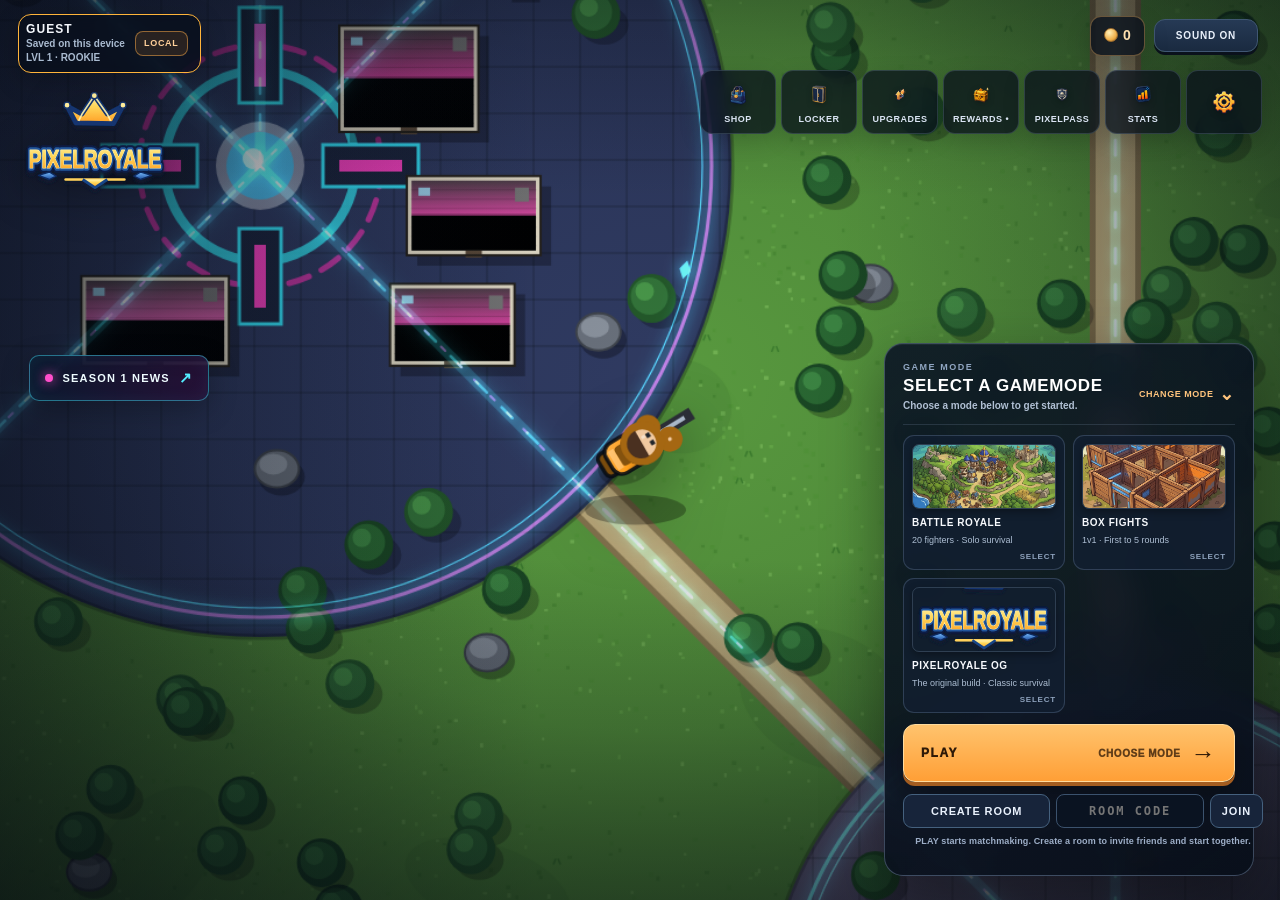
==== index.html @ c2d1da3b "Fix OG mode destination URL" ====
<!DOCTYPE html><html lang="en"><head><meta charset="UTF-8"><meta name="viewport" content="width=device-width,initial-scale=1,maximum-scale=1,user-scalable=no,viewport-fit=cover"><title>PixelRoyale</title>
<script src="https://sdk.crazygames.com/crazygames-sdk-v3.js"></script>
<style>
*{margin:0;padding:0;box-sizing:border-box;-webkit-tap-highlight-color:transparent;user-select:none}
html,body{width:100%;height:100%;overflow:hidden;background:#101a33;color:#fff;font:700 14px/1.25 "Segoe UI",Arial,sans-serif;letter-spacing:.5px;touch-action:none}
canvas#g{position:fixed;inset:0;cursor:crosshair}
.s{position:fixed;inset:0;display:flex;flex-direction:column;align-items:center;justify-content:center;gap:12px;z-index:5;background:radial-gradient(ellipse at 50% 40%,#1a2a5a66,#0a1128dd 80%)}
.h{display:none!important}
#ld{z-index:20;background:#101a33}#ld b{font:900 clamp(26px,7vw,52px) "Arial Black",Impact,sans-serif;letter-spacing:5px;color:#ff9f1c;text-shadow:0 4px 0 #7a3b00}
#ld small{letter-spacing:14px;color:#8fb0ff;font-weight:800}#ld i{color:#6f8bc9;font-style:normal;font-size:12px;letter-spacing:2px}
#pb{width:min(320px,70vw);height:16px;border:3px solid #3b5190;padding:2px;background:#0a1128}#pb div{height:100%;width:0;background:repeating-linear-gradient(90deg,#ff9f1c 0 10px,#101a33 10px 12px)}
.sp{position:absolute;width:6px;height:6px;background:#ffd447;animation:sp 1s infinite}@keyframes sp{to{transform:translate(var(--x),-60px);opacity:0}}
h1{font:900 clamp(34px,9vw,74px)/.92 "Arial Black",Impact,sans-serif;text-align:center;color:#ffb43a;text-shadow:0 1px 0 #e07a00,0 2px 0 #c96a00,0 3px 0 #b05c00,0 4px 0 #964e00,0 5px 0 #7d4100,0 9px 14px #0008;letter-spacing:2px}h1 span{display:block;color:#fff;text-shadow:0 1px 0 #c8d3f0,0 2px 0 #9fb0dc,0 3px 0 #7d8fc0,0 4px 0 #5f71a5,0 5px 0 #44558a,0 9px 14px #0008;font-size:.78em}
.b{background:linear-gradient(#ffb43a,#ff8c12);color:#2a1500;border:0;padding:11px 26px;font:900 15px "Segoe UI",Arial,sans-serif;letter-spacing:2px;text-transform:uppercase;cursor:pointer;box-shadow:0 5px 0 #a35200,inset 0 2px 0 #ffd488,0 0 0 3px #2b1500;min-width:200px}
.b:hover{filter:brightness(1.08)}.b:active{transform:translateY(4px);box-shadow:0 1px 0 #a35200,inset 0 2px 0 #ffd488,0 0 0 3px #2b1500}
.b.g{background:linear-gradient(#3fd9c8,#1fa99a);color:#04201d;box-shadow:0 5px 0 #11655c,inset 0 2px 0 #8ff0e4,0 0 0 3px #04201d}.b.d{opacity:.45;pointer-events:none}.b.big{font-size:22px;padding:15px 50px;min-width:260px}
.row{display:flex;flex-wrap:wrap;gap:12px;justify-content:center;max-width:620px}.row .b,.b.sm{min-width:120px;padding:9px 14px;font-size:13px}
.hint{color:#8fa5d6;text-align:center;font-size:11px;max-width:90vw}
#pf{position:fixed;top:12px;left:12px;display:flex;gap:10px;align-items:center;background:#0b1430cc;border:2px solid #3b5190;padding:6px 14px 6px 6px;cursor:pointer;z-index:9}
#av{width:38px;height:38px;border:2px solid #ffb43a;background:#243a6e;object-fit:cover}#pf b{display:block;font-size:14px}#pf small{color:#8fa5d6;font-size:11px}
#top{position:fixed;top:12px;right:12px;display:flex;gap:10px;align-items:center;z-index:9}#cn{background:#0b1430cc;border:2px solid #3b5190;padding:8px 14px;color:#ffd447;font-size:17px}
.co{display:inline-block;width:14px;height:14px;border-radius:50%;background:radial-gradient(circle at 35% 30%,#fff2a8,#f0b000 60%,#a86a00);border:2px solid #6b4200;vertical-align:-2px;margin-right:5px}
#pvm{margin:-6px 0}
.p{background:#16224a;border:3px solid #3b5190;padding:16px;width:min(600px,94vw);max-height:78vh;overflow:auto;box-shadow:0 0 0 3px #0a1128,8px 10px 0 #0a1128}.p h2{margin-bottom:6px;color:#ffb43a;letter-spacing:3px}
.it{display:flex;justify-content:space-between;align-items:center;gap:10px;padding:8px 10px;margin:6px 0;background:#0e1735;border-left:4px solid #3b5190}.it small{color:#8fa5d6}.it .b{min-width:96px;padding:7px 10px;font-size:12px}
.it span{display:flex;align-items:center;gap:10px}.pv{width:48px;height:48px;background:#1e2f63;border:2px solid #3b5190}
.locker-tabs{display:flex;flex-wrap:wrap;gap:6px;margin:10px 0 12px}.locker-tabs .b{min-width:0;flex:1 1 90px;padding:8px 9px;font-size:10px}
.locker-grid{display:grid;grid-template-columns:repeat(auto-fit,minmax(220px,1fr));gap:4px}.locker-card{display:flex;align-items:center;gap:10px;padding:9px;background:#0e1735;border:1px solid #30466a;border-radius:8px;min-width:0}
.locker-card .locker-info{display:flex;flex-direction:column;gap:4px;align-items:flex-start;min-width:0;flex:1}.locker-card .locker-info small{color:#9eb2d6;font-size:10px}.locker-card .b{min-width:82px;padding:7px 8px;font-size:10px}.locker-empty{padding:18px;text-align:center;color:#9eb2d6;background:#0e1735;border-radius:8px}
.graphics-select{width:100%;background:#0a1422;color:#edf3fc;border:1px solid #405773;border-radius:8px;padding:8px;font:800 11px "Segoe UI",Arial,sans-serif}
#hud{position:fixed;inset:0;pointer-events:none;z-index:4}#hud>*{position:absolute}
#vg{inset:0;background:radial-gradient(ellipse,transparent 55%,#00000066)}#dm{inset:0;opacity:0;box-shadow:inset 0 0 120px 30px #e0262d}
#tl{top:10px;left:10px;display:flex;gap:6px}.chip{background:#0b1430cc;border:2px solid #3b5190;padding:4px 10px;text-align:center}.chip span{display:block;font-size:9px;color:#8fa5d6}.chip b{font-size:18px}
#zt{top:10px;left:50%;transform:translateX(-50%);background:#0b1430cc;border:2px solid #6a3fb0;padding:6px 14px;font-size:13px;white-space:nowrap}
#feed{top:56px;right:10px;text-align:right;font-size:12px;text-shadow:1px 1px #000;line-height:1.6}
#mm{top:62px;left:10px;border:3px solid #3b5190;border-radius:50%;background:#14407a;width:124px;height:124px;box-shadow:0 0 0 3px #0a1128}
#bars{bottom:14px;left:14px;width:min(270px,42vw)}.bar{position:relative;height:20px;background:#0b1430cc;border:2px solid #000;margin-top:5px;overflow:hidden}.bar i{display:block;height:100%;transition:width .15s}.bar b{position:absolute;inset:0;text-align:center;font-size:12px;line-height:16px;text-shadow:1px 1px #000}
.hp i{background:linear-gradient(#7cf07c,#2fb62f)}.sh i{background:linear-gradient(#7fd8ff,#2a8fd4)}
.sl{display:grid;grid-template-columns:28px minmax(0,1fr);grid-template-rows:1fr 1fr;align-items:center;column-gap:5px;min-width:88px}.sl .sl[style*="border-color"]{position:relative;overflow:hidden}.sl[style*="border-color"]::after{content:"";position:absolute;inset:0;pointer-events:none;background:linear-gradient(115deg,transparent 20%,color-mix(in srgb,currentColor 8%,transparent),transparent 75%);opacity:.55}.sl[title^="Tuned"]{box-shadow:inset 0 0 0 1px #75dfcb22}.sl[title^="Overclocked"]{box-shadow:inset 0 0 0 1px #62a7ff55,0 0 7px #62a7ff22}.sl[title^="Prototype"]{box-shadow:inset 0 0 0 1px #c58cff77,0 0 9px #c58cff33}.sl[title^="Blacksite"]{box-shadow:inset 0 0 0 1px #ffbd67aa,0 0 13px #ffbd6755}.slot-icon{grid-column:1;grid-row:1 / span 2;width:34px;height:28px;object-fit:contain;display:block;justify-self:center;filter:drop-shadow(0 1px 1px #0007);margin-top:7px}.sl .slot-icon.item-icon{width:26px;height:29px}.sl span{grid-column:2;grid-row:1;min-width:0;overflow:hidden;text-overflow:ellipsis;white-space:nowrap;text-align:left}.sl b{grid-column:2;grid-row:2;text-align:left}.sl small{z-index:1}
#wp{bottom:14px;left:50%;transform:translateX(-50%);display:flex;gap:6px}.sl{min-width:76px;padding:5px 8px;background:#0b1430cc;border:2px solid #3b5190;text-align:center;font-size:11px;position:relative}.sl small{position:absolute;top:1px;left:4px;color:#8fa5d6;font-size:9px}.sl b{display:block;color:#ffd447;font-size:12px}.sl.on{border-color:#ffb43a;background:#ff9f1c33}.it2{border-color:#2a6a60}.sl.z{opacity:.4}
#tip{bottom:84px;left:50%;transform:translateX(-50%);text-shadow:2px 2px #000;font-size:15px;white-space:nowrap}
#pa{top:10px;right:10px;min-width:0!important;padding:6px 12px!important;font-size:12px!important;pointer-events:auto}
#mb{display:none;bottom:90px;right:12px;flex-direction:column;gap:8px;pointer-events:auto}#mb .b{min-width:0;padding:11px 12px;opacity:.85;font-size:12px}#bpd{border-color:#bd76ff;color:#f1d8ff;background:linear-gradient(180deg,#58359a,#38205f);box-shadow:0 3px 0 #21123d}

/* PixelRoyale polish pass: a consistent, restrained navy-and-amber interface. */
:root{color-scheme:dark;--ink:#0b1220;--panel:#111c2e;--panel2:#17243a;--line:#31435e;--muted:#9baac1;--amber:#ffb451;--mint:#55d6c2}
html,body{background:#0a101d;color:#edf3fc;font-family:Inter,"Segoe UI",Arial,sans-serif;letter-spacing:.12px}
.s{gap:14px;padding:20px 14px;background:radial-gradient(ellipse at 50% 22%,rgba(46,72,116,.38),transparent 54%),linear-gradient(145deg,rgba(8,14,26,.62),rgba(7,11,20,.8))}
#ld{background:#080d17}
#ld b{color:#ffb451;text-shadow:none;letter-spacing:3px}
#ld small{letter-spacing:8px;color:#c3d0e6}
#ld i{color:#8e9db7;letter-spacing:1.5px}
#pb{border:1px solid #3b4e69;border-radius:20px;height:11px;padding:2px;background:#080d17}
#pb div{border-radius:20px;background:linear-gradient(90deg,#f6a641,#ffcf7b)}
#mn{isolation:isolate;gap:13px;padding:22px 16px;background:radial-gradient(ellipse at 50% 20%,rgba(49,77,122,.18),transparent 45%),linear-gradient(145deg,rgba(8,13,23,.38),rgba(8,13,23,.64))}
#mn:before{content:"";position:absolute;z-index:-1;top:50%;left:50%;transform:translate(-50%,-50%);width:min(560px,calc(100vw - 26px));height:min(680px,calc(100vh - 20px));background:linear-gradient(155deg,rgba(22,34,53,.97),rgba(12,19,31,.97));border:1px solid #344761;border-radius:22px;box-shadow:0 26px 70px rgba(0,0,0,.4),inset 0 1px 0 rgba(255,255,255,.045)}
h1{font:900 clamp(36px,7vw,62px)/.94 "Arial Black",Impact,sans-serif;color:#ffbd67;letter-spacing:.045em;text-shadow:none}
h1 span{color:#edf3fc;text-shadow:none;letter-spacing:.13em;font-size:.72em;margin-top:7px}
#gameLogo{display:block;width:min(360px,82vw);height:112px;object-fit:contain;margin:0 auto 5px;filter:drop-shadow(0 5px 0 #07111d)}
#mn h1{margin-top:22px}
#pvm{width:112px;height:112px;margin:0;filter:drop-shadow(0 10px 18px rgba(0,0,0,.32))}
#modeSelect{display:flex;flex-direction:column;gap:9px;width:min(360px,88vw);margin:0 auto}
#modeSelect .selected-mode{width:100%;min-height:108px}
.mode-picker{display:grid;grid-template-columns:repeat(2,minmax(0,1fr));gap:8px}
.mode-option img{display:block;width:100%;height:104px;object-fit:cover;object-position:center;border-radius:8px;border:1px solid #425a78;box-shadow:0 3px 9px #0005;margin-bottom:4px}
.mode-option{display:flex;flex-direction:column;align-items:flex-start;gap:6px;min-width:0;padding:12px;background:#111d2e;border:1px solid #354965;border-radius:11px;color:#eaf1fc;text-align:left;cursor:pointer;transition:border-color .15s,background .15s}
.mode-option b{font-size:12px;color:#ffca83;letter-spacing:.04em}.mode-option small{font-size:10px;line-height:1.4;color:#b8c6da}
.mode-option span{align-self:flex-end;font-size:9px;font-weight:900;letter-spacing:.1em;color:#8e9db4}
.mode-option.active{border-color:#55d6c2;background:linear-gradient(145deg,#1b3444,#142236);box-shadow:inset 0 0 0 1px #55d6c233}
.mode-option.active span{color:#55d6c2}
.mode-play{display:flex;align-items:center;justify-content:center;gap:9px;width:100%;padding:13px 18px;border:1px solid #ffda9b;border-radius:11px;background:linear-gradient(180deg,#ffc36e,#f6a13c);color:#271708;font-size:14px;font-weight:1000;letter-spacing:.1em;cursor:pointer;box-shadow:0 3px 0 #a96322}
.mode-play span{font-size:11px;opacity:.8}.mode-play b{font-size:18px}
.mode-play:hover{filter:brightness(1.06);transform:translateY(-1px)}
.mode-card{appearance:none;display:flex;flex-direction:column;align-items:flex-start;text-align:left;gap:6px;min-width:0;min-height:128px;padding:13px 14px;background:linear-gradient(145deg,#1a2b42,#111c2d);border:1px solid #3d526d;border-radius:13px;color:#edf3fc;cursor:pointer;box-shadow:0 5px 16px #0002;transition:transform .14s,border-color .14s,background .14s}
.mode-card:hover{transform:translateY(-2px);border-color:#ffbd67;background:linear-gradient(145deg,#233852,#142236)}
.mode-card:focus-visible{outline:2px solid #ffbd67;outline-offset:3px}
.mode-card .mode-kicker{color:#a9bad1;font-size:9px;font-weight:900;letter-spacing:.12em}
.mode-card strong{color:#ffca83;font-size:17px;line-height:1.08;letter-spacing:.035em}
.mode-card.boxfight strong{color:#73e0d0}
.mode-card small{font-size:10px;line-height:1.45;color:#c1cde0;font-weight:600;letter-spacing:0}
.mode-card em{display:flex;justify-content:space-between;align-items:center;gap:8px;width:100%;margin-top:auto;font-size:9px;line-height:1.2;font-style:normal;font-weight:900;letter-spacing:.06em;color:#ffcf83}
.mode-card.boxfight em{color:#73e0d0}
.mode-card em b{font-size:16px}
@media(max-width:700px){#modeSelect{width:min(360px,92vw);gap:7px}.mode-option img{height:78px}.mode-card{min-height:100px;padding:10px 12px;gap:5px}.mode-card strong{font-size:15px}.mode-card .mode-kicker{font-size:8px}.mode-card small{font-size:9px}.mode-card em{font-size:8px}.mode-option{padding:9px}.mode-option b{font-size:10px}.mode-option small{font-size:9px}.mode-play{padding:11px;font-size:13px}}
@media(max-height:620px){#mn{gap:7px;padding:8px 12px}#mn h1{margin-top:10px;font-size:clamp(30px,6vh,43px)}#pvm{width:58px;height:58px}#modeSelect{width:min(440px,86vw)}.mode-card{min-height:84px;padding:8px 10px;gap:3px}.mode-card small{font-size:9px;line-height:1.25}#mn .hint{font-size:9px;line-height:1.25}.mode-card em{font-size:8px}}
.b{background:linear-gradient(180deg,#ffc36e,#f6a13c);color:#271708;border:1px solid #ffd69b;border-radius:11px;padding:12px 22px;font:800 13px "Segoe UI",Arial,sans-serif;letter-spacing:.08em;text-transform:uppercase;box-shadow:0 3px 0 #8b5826,0 8px 20px rgba(0,0,0,.16);transition:transform .12s ease,filter .12s ease,box-shadow .12s ease;min-width:190px}
.b:hover{filter:brightness(1.06);transform:translateY(-1px)}
.b:active{transform:translateY(1px);box-shadow:0 1px 0 #8b5826}
.b.g{background:linear-gradient(180deg,#263a55,#1a2a40);color:#eaf1fb;border:1px solid #405773;box-shadow:0 3px 0 #0a111c}
.b.g:hover{filter:brightness(1.15)}
.b.d{opacity:.42;pointer-events:none}
.b.big{font-size:18px;padding:14px 42px;min-width:250px;border-radius:12px;letter-spacing:.18em}
.row{gap:9px;max-width:430px}
.row .b,.b.sm{min-width:112px;padding:10px 14px;font-size:12px;letter-spacing:.06em}
.hint{color:#a6b5cb;font-size:11px;line-height:1.8;max-width:min(480px,88vw);font-weight:600;letter-spacing:.03em}
#pf{top:calc(50% - min(340px,50vh - 10px) + 13px);left:calc(50% - 258px);max-width:calc(50vw - 26px);gap:9px;background:rgba(8,14,25,.68);border:1px solid #344861;border-radius:12px;padding:7px 10px;box-shadow:none}
#av{width:34px;height:34px;border:1px solid #60738f;border-radius:9px;background:#1b2b42}
#pf b{font-size:12px;letter-spacing:.07em}
#pf small{display:block;max-width:220px;overflow:hidden;text-overflow:ellipsis;white-space:nowrap;color:#a6b5cb;font-size:10px;font-weight:600;letter-spacing:0}
#loginBadge{display:inline-flex;align-items:center;justify-content:center;white-space:nowrap;background:rgba(255,180,81,.12);border:1px solid rgba(255,180,81,.38);border-radius:7px;color:#ffca85;padding:5px 7px;font-size:9px;font-weight:900;letter-spacing:.08em}
#top{top:calc(50% - min(340px,50vh - 10px) + 13px);left:calc(50% + 30px);right:calc(50% - 258px);justify-content:flex-end;gap:7px}
#cn{background:rgba(8,14,25,.68);border:1px solid #344861;border-radius:10px;padding:8px 10px;color:#ffcf83;font-size:14px;white-space:nowrap}
.co{background:radial-gradient(circle at 35% 30%,#fff0b8,#f0b04a 62%,#9f661e);border:1px solid #9b6b2d}
.p{background:linear-gradient(155deg,rgba(23,36,57,.98),rgba(12,19,31,.99));border:1px solid #344761;border-radius:18px;padding:18px;width:min(600px,94vw);box-shadow:0 24px 65px rgba(0,0,0,.48)}
.p h2{color:#ffc16c;letter-spacing:.08em}
.it{gap:12px;padding:10px 12px;margin:7px 0;background:rgba(7,13,23,.55);border:1px solid #2c3e57;border-left:3px solid #d99a4d;border-radius:10px}
.it small{color:#a6b5cb}
.it .b{min-width:96px;padding:8px 11px;font-size:11px}
.pv{border-radius:9px;border:1px solid #3b4f6a;background:#17243a}
#hud{color:#f2f6ff}
.chip{background:rgba(9,16,28,.86);border:1px solid #40536f;border-radius:10px;padding:5px 10px;box-shadow:0 5px 18px #0002}
.chip span{color:#a9b8ce;font-size:9px;letter-spacing:.1em}
.chip b{font-size:17px}
#zt{background:rgba(11,17,31,.88);border:1px solid #76599d;border-radius:999px;padding:7px 14px;font-size:11px;letter-spacing:.08em}
#feed{text-shadow:0 2px 6px #000;font-size:11px}
#mm{border:2px solid #536987;box-shadow:0 5px 20px rgba(0,0,0,.32)}
.bar{height:19px;background:rgba(7,13,23,.85);border:1px solid #070c14;border-radius:6px}
.bar b{font-size:11px}
#wp .sl{border:1px solid #354862;border-radius:9px;background:rgba(9,16,28,.9);box-shadow:0 6px 18px #0002}
#wp .sl.on{border-color:#ffbd67;background:rgba(255,180,81,.15)}
.sl b{color:#ffcf83}
#tip{background:rgba(8,13,22,.55);border:1px solid rgba(200,215,239,.15);border-radius:999px;padding:7px 13px;font-size:12px;text-shadow:none}
#pa{border-radius:9px}
#mb .b{border-radius:10px}
#pl{background:rgba(2,6,13,.78)!important;backdrop-filter:blur(8px)}
@media(max-width:700px){
 #mn:before{width:calc(100vw - 18px);height:calc(100vh - 18px);border-radius:18px}
 #mn{gap:10px;padding:18px 12px}
 #mn h1{margin-top:34px;font-size:clamp(34px,10vw,50px)}
 #pvm{width:94px;height:94px}
 #mn .b.big{min-width:min(250px,80vw)}
 #mn .row{gap:8px;max-width:min(345px,92vw)}
 #mn .row .b{min-width:calc(50% - 5px);flex:1}
 #mn .hint{line-height:1.65;font-size:10px;max-width:88vw}
 #pf{top:10px;left:10px;max-width:45vw;padding:6px 7px;gap:6px}
 #pf small{max-width:105px;font-size:9px}
 #loginBadge{padding:4px 5px;font-size:8px}
 #av{width:29px;height:29px}
 #top{top:10px;left:auto;right:10px;gap:5px}
 #cn{padding:7px 8px;font-size:12px}
 #top .b{min-width:0;padding:8px 9px;font-size:10px}
 #mm{width:96px;height:96px;top:58px;left:8px}
 #feed{max-width:42vw;font-size:10px;top:50px}
 #bars{left:8px;bottom:72px;width:min(205px,48vw)}
 #wp{left:8px;right:8px;width:auto;gap:4px;bottom:8px}
 #wp .sl{min-width:0;flex:1;max-width:110px;padding:5px 3px;font-size:9px}
 #wp .sl b{font-size:10px}
 #tip{bottom:103px;font-size:11px;max-width:82vw;white-space:normal;text-align:center}
 #zt{font-size:10px;padding:6px 9px;top:8px;max-width:calc(100vw - 100px);overflow:hidden;text-overflow:ellipsis}
}
@media(prefers-reduced-motion:reduce){
 .b{transition:none}
 .b:hover{transform:none}
}


#boot{position:fixed;inset:0;z-index:100;background:#000;display:grid;place-items:center;padding:24px;transition:opacity .4s,visibility .4s}
#boot.done{opacity:0;visibility:hidden;pointer-events:none}
.boot-inner{width:min(390px,88vw);text-align:center}
.boot-logo{display:block;width:min(330px,78vw);margin:0 auto 28px}
.boot-track{height:5px;border-radius:8px;background:#1c2941;overflow:hidden}
#bootBar{height:100%;width:4%;background:linear-gradient(90deg,#0789ff,#16b7ff);border-radius:8px;transition:width .18s}
.boot-caption{font:800 10px/1.3 system-ui,sans-serif;letter-spacing:.17em;color:#91a2bf;margin-top:12px;text-transform:uppercase}
#fps{top:156px;left:10px;right:auto;background:rgba(8,14,25,.82);border:1px solid #344861;border-radius:7px;color:#d7e2f3;padding:5px 8px;font:700 10px/1.2 ui-monospace,monospace;letter-spacing:.04em}
.settings-section{padding:12px;margin:10px 0;background:rgba(7,13,23,.42);border:1px solid #2c3e57;border-radius:12px}
.settings-section h3{margin:0 0 8px;color:#ffc16c;font-size:12px;letter-spacing:.12em;text-transform:uppercase}
.setting-line{display:grid;grid-template-columns:minmax(0,1fr) minmax(135px,45%);gap:12px;align-items:center;padding:9px 0;border-top:1px solid rgba(132,155,187,.15);color:#edf3fc;font-size:12px}
.setting-line:first-of-type{border-top:0}
.setting-line small{display:block;margin-top:3px;color:#9baac1;font-size:10px;line-height:1.4;font-weight:500}
.setting-line select,.setting-line input[type=range]{width:100%;min-width:0}
.setting-line select{background:#0a1422;color:#edf3fc;border:1px solid #405773;border-radius:8px;padding:8px;font:700 11px "Segoe UI",Arial,sans-serif}
.setting-line input[type=range]{accent-color:#ffb451}
.setting-line input[type=checkbox]{justify-self:end;width:19px;height:19px;accent-color:#ffb451}
.setting-value{color:#ffcf83;font:800 11px ui-monospace,monospace}
.bind-grid{display:grid;grid-template-columns:repeat(2,minmax(0,1fr));gap:7px}
.bind-row{display:flex;justify-content:space-between;gap:7px;align-items:center;background:#0a1422;border:1px solid #2c3e57;border-radius:8px;padding:7px;font-size:11px}
.bind-row .b{min-width:72px;padding:7px 8px;font-size:10px}
.settings-legal{display:flex;flex-wrap:wrap;gap:10px;margin:12px 0}
.settings-legal a{color:#ffd39b;background:rgba(255,180,81,.08);border:1px solid #6b5234;border-radius:8px;padding:8px 11px;font-size:11px;font-weight:800;text-decoration:none}
.settings-legal a:hover{background:rgba(255,180,81,.16)}
.settings-note{color:#9baac1;font-size:10px;line-height:1.6;margin:8px 0}
@media(max-width:600px){.setting-line{grid-template-columns:minmax(0,1fr) minmax(112px,46%);gap:8px;padding:8px 0}.bind-grid{grid-template-columns:1fr}.settings-section{padding:10px}#fps{top:164px}}
@media(prefers-reduced-motion:reduce){#boot{transition:none}}


/* Mobile gameplay controls: landscape-first, safe-area aware, and thumb reachable. */
#mb{display:none;position:absolute;right:calc(9px + env(safe-area-inset-right,0px));bottom:calc(72px + env(safe-area-inset-bottom,0px));width:138px;grid-template-columns:repeat(2,minmax(0,1fr));gap:6px;align-items:stretch;pointer-events:auto;z-index:8}
#mb .b{min-width:0!important;width:100%;min-height:35px;padding:8px 4px!important;font-size:10px!important;line-height:1.1;letter-spacing:.04em;touch-action:none;box-shadow:0 2px 0 rgba(0,0,0,.35);opacity:.96}
#mb #bf{grid-column:1 / -1;min-height:48px;background:linear-gradient(180deg,#ff8b77,#e44545);border-color:#ffb5a9;color:#fff;font-size:14px!important;font-weight:900;box-shadow:0 3px 0 #8b2424,0 0 0 2px rgba(255,255,255,.12)}
#mb #bf:active{transform:scale(.97);filter:brightness(1.12)}
#pa{top:calc(8px + env(safe-area-inset-top,0px));right:calc(8px + env(safe-area-inset-right,0px))}
@media (pointer:coarse), (max-width:700px){
  #tl{top:calc(8px + env(safe-area-inset-top,0px));left:calc(8px + env(safe-area-inset-left,0px));gap:4px}
  #tl .chip{padding:4px 7px}
  #tl .chip b{font-size:15px}
  #mm{top:58px;left:8px;width:88px;height:88px}
  #bars{left:8px;bottom:calc(66px + env(safe-area-inset-bottom,0px));width:min(190px,38vw)}
  #wp{left:8px;right:154px;width:auto;transform:none;bottom:calc(6px + env(safe-area-inset-bottom,0px));gap:4px;justify-content:flex-start}
  #wp .sl{min-width:0;flex:1;max-width:110px;padding:5px 3px;font-size:9px}
  #wp .sl .slot-icon{width:25px;height:22px}
  #wp .sl .slot-icon.item-icon{width:20px;height:22px}
  #wp .sl span{font-size:9px}
  #wp .sl b{font-size:10px}
  #mb{right:calc(8px + env(safe-area-inset-right,0px));bottom:calc(66px + env(safe-area-inset-bottom,0px));width:140px}
  #tip{left:calc(50% - 65px);bottom:calc(126px + env(safe-area-inset-bottom,0px));max-width:44vw;white-space:normal;text-align:center;font-size:10px;padding:6px 9px}
  #zt{top:calc(8px + env(safe-area-inset-top,0px));left:50%;max-width:calc(100vw - 180px);font-size:9px;padding:6px 9px}
  #feed{right:8px;top:46px;max-width:32vw;font-size:9px}
  #fps{top:150px;left:8px}
}
@media (orientation:portrait) and (max-width:700px){
  #mb{width:128px;right:calc(6px + env(safe-area-inset-right,0px));bottom:calc(64px + env(safe-area-inset-bottom,0px))}
  #mb .b{min-height:32px;padding:6px 3px!important;font-size:9px!important}
  #mb #bf{min-height:42px;font-size:12px!important}
  #wp{right:142px}
  #bars{width:36vw}
  #tip{left:43%;max-width:38vw}
}

/* PixelRoyale mobile UI — touch-first layout, consistent spacing and safe-area support. */
.touch-pad{display:none;position:absolute;z-index:6;width:118px;height:118px;pointer-events:auto;touch-action:none;-webkit-user-select:none;user-select:none;align-items:center;justify-content:center;isolation:isolate}
.pad-ring{position:absolute;inset:0;border-radius:50%;border:1px solid rgba(230,240,255,.38);background:radial-gradient(circle,rgba(17,31,52,.16) 0 31%,rgba(12,23,40,.44) 32% 65%,rgba(10,17,29,.65) 66%);box-shadow:inset 0 1px 0 rgba(255,255,255,.12),0 4px 16px rgba(0,0,0,.22)}
.pad-ring:before,.pad-ring:after{content:"";position:absolute;inset:13%;border:1px solid rgba(220,235,255,.13);border-radius:50%}
.pad-ring:after{inset:43%;background:rgba(230,240,255,.12);border:0}
.pad-knob{position:absolute;left:50%;top:50%;width:44px;height:44px;transform:translate(-50%,-50%);border-radius:50%;border:1px solid rgba(255,255,255,.6);background:linear-gradient(145deg,rgba(184,210,242,.7),rgba(75,104,143,.55));box-shadow:0 3px 12px rgba(0,0,0,.36),inset 0 1px 0 rgba(255,255,255,.25);pointer-events:none;transition:transform .035s linear}
.pad-label{position:absolute;top:-17px;left:0;color:rgba(238,245,255,.74);font:900 9px/1 system-ui,sans-serif;letter-spacing:.2em;text-shadow:0 2px 5px #000;pointer-events:none}
.touch-pad.active .pad-ring{border-color:rgba(117,208,255,.8);background:radial-gradient(circle,rgba(19,61,91,.18) 0 31%,rgba(10,38,64,.52) 32% 65%,rgba(10,17,29,.72) 66%)}
.touch-pad.active .pad-knob{background:linear-gradient(145deg,#d8f2ff,#63a9df);border-color:#f3fbff}
#movePad{left:calc(12px + env(safe-area-inset-left,0px));bottom:calc(76px + env(safe-area-inset-bottom,0px))}
#aimPad{right:calc(153px + env(safe-area-inset-right,0px));bottom:calc(76px + env(safe-area-inset-bottom,0px))}
#mb{display:none;position:absolute;right:calc(8px + env(safe-area-inset-right,0px));bottom:calc(66px + env(safe-area-inset-bottom,0px));width:138px;grid-template-columns:repeat(2,minmax(0,1fr));gap:6px;align-items:stretch;pointer-events:auto;z-index:8}
#mb .b{min-width:0!important;width:100%;min-height:35px;padding:8px 4px!important;font-size:10px!important;line-height:1.1;letter-spacing:.04em;touch-action:none;box-shadow:0 2px 0 rgba(0,0,0,.35);opacity:.97;-webkit-user-select:none;user-select:none}
#mb #bf{grid-column:1 / -1;min-height:48px;background:linear-gradient(180deg,#ff8a78,#de4248);border-color:#ffb5a9;color:#fff;font-size:14px!important;font-weight:900;box-shadow:0 3px 0 #8b2424,0 0 0 2px rgba(255,255,255,.1)}
#mb #bf:active{transform:scale(.97);filter:brightness(1.12)}
#mb #bw{background:linear-gradient(180deg,#ffc879,#eea344)}
#mb #bt{background:linear-gradient(180deg,#64d7ca,#209f99);border-color:#9ef0e7;color:#062421;box-shadow:0 2px 0 #12635f}
#mb #bm,#mb #bj{background:linear-gradient(180deg,#274765,#182e48);border-color:#557795}
#pa{top:calc(8px + env(safe-area-inset-top,0px));right:calc(8px + env(safe-area-inset-right,0px));min-width:0!important;width:38px;height:36px;padding:0!important;border-radius:10px!important;display:grid;place-items:center}
#wp{z-index:5}
#bars{z-index:5}
#mm{z-index:4}
#zt,#tl,#feed,#tip,#fps{z-index:5}
#tip{max-width:min(500px,80vw);white-space:normal;text-align:center;line-height:1.35}
#rotateNotice{display:none;position:fixed;inset:0;z-index:50;place-items:center;padding:24px;background:rgba(5,10,18,.97);backdrop-filter:blur(16px)}
.rotate-card{width:min(340px,88vw);padding:28px 24px;text-align:center;background:linear-gradient(145deg,#1a2b41,#0d1728);border:1px solid #3c5878;border-radius:22px;box-shadow:0 24px 70px #0007}
.rotate-symbol{margin:0 auto 14px;width:64px;height:64px;display:grid;place-items:center;border-radius:18px;background:rgba(84,197,223,.12);border:1px solid rgba(108,211,242,.35);color:#8be6ff;font:42px/1 system-ui,sans-serif}
.rotate-card strong{display:block;color:#f7faff;font-size:15px;letter-spacing:.12em}
.rotate-card p{margin:10px 0 6px;color:#cad8e9;font-size:13px;line-height:1.6}
.rotate-card span{color:#8fa7c5;font-size:11px}
.rotate-required #rotateNotice{display:grid}
@media (pointer:coarse), (max-width:900px){
 #mn{height:100dvh;justify-content:flex-start;overflow-y:auto;overscroll-behavior:contain;gap:8px;padding:58px 12px 12px}
 #mn:before{width:calc(100vw - 16px);height:calc(100dvh - 12px);border-radius:18px}
 #gameLogo{width:min(320px,76vw);height:clamp(54px,10vh,88px);margin:0 auto}
 #pvm{width:clamp(44px,8vh,72px);height:clamp(44px,8vh,72px);margin:-2px 0}
 #modeSelect{width:min(520px,96vw);gap:7px}
 #modeSelect .selected-mode{min-height:68px;padding:9px 12px}
 .mode-picker{gap:7px}
 .mode-option{padding:8px;gap:5px;border-radius:10px}
 .mode-option img{height:64px;border-radius:7px;margin-bottom:2px}
 .mode-option b{font-size:11px}
 .mode-option small{font-size:9px;line-height:1.3}
 .mode-option span{font-size:8px}
 .mode-play{padding:10px 12px;font-size:12px}
 #mn .row{display:grid;grid-template-columns:repeat(5,minmax(0,1fr));gap:6px;max-width:min(520px,96vw);width:100%}
 #mn .row .b{min-width:0!important;width:100%;padding:9px 3px;font-size:9px;letter-spacing:.03em}
 #mn .hint{font-size:9px;line-height:1.35;max-width:94vw}
 #pf{top:calc(8px + env(safe-area-inset-top,0px));left:calc(8px + env(safe-area-inset-left,0px));max-width:43vw;padding:5px 7px;gap:5px}
 #pf small{max-width:100px;font-size:9px}
 #loginBadge{font-size:7px;padding:4px}
 #av{width:27px;height:27px}
 #top{top:calc(8px + env(safe-area-inset-top,0px));right:calc(8px + env(safe-area-inset-right,0px));gap:5px}
 #cn{padding:6px 8px;font-size:11px}
 #top .b{min-width:0;padding:7px 8px;font-size:9px}
 .p{width:min(620px,96vw);max-height:calc(100dvh - 30px);overflow:auto;padding:13px;border-radius:15px}
 .p h2{font-size:17px}
 .it{gap:7px;padding:8px}
 .it small{font-size:10px}
 #pl{gap:10px;padding:18px 8px}
 #pl>.b{min-width:120px;padding:9px 14px}
 #pz,#en{padding:18px 10px;gap:10px}
 #pz h1,#en h1{font-size:clamp(26px,7vw,42px);margin:0}
 #en #ec{max-height:32dvh;overflow:auto;line-height:1.6!important}
 #en>.b{min-width:min(250px,84vw);padding:9px 12px}
}
@media (pointer:coarse) and (orientation:landscape){
 #mn{gap:5px;padding:54px 10px 7px;overflow:hidden}
 #mn:before{height:calc(100dvh - 10px)}
 #gameLogo{height:clamp(44px,12vh,62px);width:min(260px,60vw)}
 #pvm{display:none}
 #modeSelect{width:min(560px,95vw);gap:5px}
 #modeSelect .selected-mode{min-height:56px;padding:7px 10px}
 .mode-picker{gap:7px}
 .mode-option{display:grid;grid-template-columns:72px minmax(0,1fr);grid-template-rows:1fr 1fr;column-gap:8px;align-items:center;padding:6px 8px;gap:2px}
 .mode-option img{grid-column:1;grid-row:1 / span 2;width:72px;height:49px;object-fit:cover;margin:0}
 .mode-option b{grid-column:2;grid-row:1;font-size:10px}
 .mode-option small{grid-column:2;grid-row:2;font-size:8px}
 .mode-option span{display:none}
 .mode-play{padding:8px 12px}
 #mn .row{display:flex;flex-wrap:nowrap;gap:5px}
 #mn .row .b{min-width:70px!important;padding:7px 8px;font-size:9px}
 #mn .hint{font-size:8px;line-height:1.2;max-width:94vw}
 #movePad,#aimPad{display:flex}
 #mm{top:56px;left:8px;width:78px;height:78px}
 #bars{top:142px;bottom:auto;left:8px;width:min(165px,24vw)}
 #feed{top:48px;right:54px;max-width:26vw;font-size:9px}
 #zt{max-width:38vw}
 #wp{left:8px;right:152px;width:auto;transform:none;bottom:calc(5px + env(safe-area-inset-bottom,0px));gap:4px;justify-content:flex-start}
 #wp .sl{min-width:0;flex:1;max-width:108px;padding:4px 3px;font-size:9px}
 #wp .sl .slot-icon{width:23px;height:21px}
 #wp .sl .slot-icon.item-icon{width:19px;height:21px}
 #wp .sl span{font-size:9px}
 #wp .sl b{font-size:9px}
 #wp .sl small{display:none}
 #mb{display:grid!important}
 #tip{bottom:calc(122px + env(safe-area-inset-bottom,0px));left:50%;max-width:30vw;font-size:10px}
}
@media (pointer:coarse) and (orientation:portrait){
 #mn{gap:10px;padding-top:66px;padding-bottom:15px}
 #gameLogo{height:clamp(54px,9vh,80px);width:min(290px,76vw)}
 #pvm{display:none}
 #modeSelect{width:min(420px,96vw)}
 #modeSelect .selected-mode{min-height:70px}
 .mode-option img{height:clamp(58px,9vh,76px)}
 #mn .row{grid-template-columns:repeat(3,minmax(0,1fr));max-width:min(400px,96vw)}
 #mn .row .b{font-size:10px}
 #mn .hint{max-width:360px;font-size:9px}
 #touchPlaceholder{display:none}
}
@media (max-width:620px){.setting-line{grid-template-columns:minmax(0,1fr) minmax(112px,46%);gap:8px;padding:8px 0}.bind-grid{grid-template-columns:1fr}.settings-section{padding:10px}}

/* ===== PixelRoyale lobby refresh: full-screen arena, centred fighter, corner navigation ===== */
#mn{
  display:block;
  position:fixed;
  inset:0;
  height:100%;
  padding:0;
  overflow:hidden;
  gap:0;
  align-items:initial;
  justify-content:initial;
  isolation:isolate;
  background:
    radial-gradient(ellipse at 51% 42%,rgba(13,28,47,.02) 0%,rgba(6,12,22,.14) 48%,rgba(4,8,15,.55) 100%),
    linear-gradient(90deg,rgba(5,10,19,.46),transparent 42%,transparent 65%,rgba(5,10,19,.28));
}
#mn:before{display:none;content:none}
#mn:after{
  content:"";
  position:absolute;
  inset:0;
  z-index:0;
  pointer-events:none;
  background:linear-gradient(180deg,rgba(4,9,17,.24),transparent 22%,transparent 62%,rgba(4,9,17,.42));
}
#mn>*{z-index:1}
#mn #pf{
  position:absolute;
  top:calc(14px + env(safe-area-inset-top,0px));
  left:calc(18px + env(safe-area-inset-left,0px));
  right:auto;
  max-width:min(330px,40vw);
  padding:7px 12px 7px 7px;
  gap:10px;
  background:rgba(8,15,27,.78);
  border:1px solid rgba(135,162,198,.3);
  border-radius:13px;
  box-shadow:0 8px 26px rgba(0,0,0,.22);
  backdrop-filter:blur(12px);
  z-index:12;
}
#mn #av{
  width:38px;
  height:38px;
  flex:0 0 38px;
  border:1px solid #7188a8;
  border-radius:10px;
}
#mn #pf b{color:#f4f7fc;font-size:12px;font-weight:900;letter-spacing:.09em}
#mn #pf small{display:block;max-width:190px;color:#aabbd0;font-size:10px;letter-spacing:0;line-height:1.4}
#mn #loginBadge{
  border:1px solid rgba(255,174,75,.5);
  border-radius:8px;
  padding:6px 8px;
  color:#ffd09a;
  background:rgba(255,158,45,.12);
  font-size:9px;
  letter-spacing:.08em;
}
#mn #top{
  position:absolute;
  top:calc(16px + env(safe-area-inset-top,0px));
  right:calc(22px + env(safe-area-inset-right,0px));
  left:auto;
  display:flex;
  gap:9px;
  justify-content:flex-end;
  align-items:center;
  z-index:12;
}
#mn #cn{
  border:1px solid rgba(255,190,104,.35);
  border-radius:11px;
  background:rgba(8,15,27,.8);
  padding:10px 13px;
  color:#ffe0af;
  font-size:14px;
  font-weight:900;
  box-shadow:0 8px 24px rgba(0,0,0,.17);
  backdrop-filter:blur(12px);
}
#mn #mu{
  min-width:104px;
  padding:10px 12px;
  border-radius:11px;
  font-size:10px;
  letter-spacing:.08em;
}
#mn #gameLogo{
  position:absolute;
  display:block;
  top:calc(82px + env(safe-area-inset-top,0px));
  left:calc(20px + env(safe-area-inset-left,0px));
  width:min(450px,37vw);
  height:clamp(104px,17vh,150px);
  margin:0;
  object-fit:contain;
  object-position:left center;
  transform:none;
  filter:drop-shadow(0 10px 22px rgba(0,0,0,.38));
  z-index:6;
}
#mn #pvm{
  position:absolute;
  top:50%;
  left:50%;
  width:230px;
  height:230px;
  margin:0;
  transform:translate(-50%,-50%);
  filter:drop-shadow(0 14px 28px rgba(0,0,0,.4));
  pointer-events:none;
  z-index:2;
}
#mn>.row{
  position:absolute;
  top:calc(70px + env(safe-area-inset-top,0px));
  right:calc(18px + env(safe-area-inset-right,0px));
  left:auto;
  display:flex;
  flex-wrap:nowrap;
  justify-content:flex-end;
  align-items:stretch;
  gap:5px;
  width:auto;
  max-width:none;
  padding:0;
  margin:0;
  z-index:12;
}
#mn>.row .b{
  display:flex;
  flex-direction:column;
  align-items:center;
  justify-content:center;
  gap:4px;
  min-width:76px;
  width:76px;
  height:64px;
  padding:7px 5px;
  border:1px solid rgba(133,159,193,.24);
  border-radius:12px;
  background:rgba(8,15,27,.73);
  color:#dbe5f4;
  font-size:9px;
  font-weight:900;
  line-height:1.15;
  letter-spacing:.08em;
  box-shadow:0 7px 22px rgba(0,0,0,.16);
  backdrop-filter:blur(12px);
}
#mn>.row .b:before{
  display:block;
  color:#ffc17b;
  font-family:Arial,sans-serif;
  font-size:21px;
  line-height:1;
  font-weight:600;
  letter-spacing:0;
}
#mn>.row .b:nth-child(1):before{content:"▣"}
#mn>.row .b:nth-child(2):before{content:"✦"}
#mn>.row .b:nth-child(3):before{content:"◇"}
#mn>.row .b:nth-child(4):before{content:"▥"}
#mn>.row .b:nth-child(5):before{content:"⚙"}
#mn>.row .b:hover{transform:translateY(-2px);border-color:rgba(255,190,104,.65);background:rgba(25,38,57,.9);color:#fff}
#mn>.row .b:active{transform:translateY(1px)}
#mn #modeSelect{
  position:absolute;
  right:calc(26px + env(safe-area-inset-right,0px));
  bottom:calc(24px + env(safe-area-inset-bottom,0px));
  left:auto;
  top:auto;
  width:min(370px,30vw);
  margin:0;
  padding:18px;
  display:flex;
  flex-direction:column;
  gap:10px;
  border:1px solid rgba(139,164,197,.38);
  border-radius:19px;
  background:linear-gradient(145deg,rgba(12,22,37,.91),rgba(7,14,25,.88));
  box-shadow:0 22px 60px rgba(0,0,0,.36),inset 0 1px 0 rgba(255,255,255,.05);
  backdrop-filter:blur(15px);
  z-index:10;
}
#mn #modeSelect .selected-mode{
  display:grid;
  grid-template-columns:minmax(0,1fr) auto;
  grid-template-rows:auto auto auto;
  align-items:center;
  justify-content:initial;
  gap:4px 8px;
  width:100%;
  min-height:0;
  margin:0;
  padding:0 0 10px;
  text-align:left;
  border:0;
  border-bottom:1px solid rgba(143,166,197,.19);
  border-radius:0;
  background:transparent;
  box-shadow:none;
  color:#edf3fc;
  cursor:pointer;
}
#mn #modeSelect .selected-mode:hover{filter:none;transform:none;background:transparent}
#mn #modeSelect .mode-kicker{
  grid-column:1 / -1;
  color:#91a6c2;
  font-size:9px;
  font-weight:900;
  letter-spacing:.17em;
}
#mn #selectedModeName{
  grid-column:1;
  color:#fff;
  font-size:17px;
  line-height:1.15;
  letter-spacing:.035em;
}
#mn #selectedModeDesc{
  grid-column:1;
  color:#b1c0d4;
  font-size:10px;
  line-height:1.45;
}
#mn #modeSelect .selected-mode em{
  grid-column:2;
  grid-row:2 / span 2;
  display:flex;
  align-items:center;
  gap:6px;
  align-self:center;
  margin:0;
  color:#ffc47d;
  font-size:9px;
  font-style:normal;
  font-weight:900;
  letter-spacing:.06em;
  white-space:nowrap;
}
#mn #modeSelect .selected-mode em b{font-size:18px}
#mn #modeSelect .mode-picker{
  display:grid;
  grid-template-columns:repeat(2,minmax(0,1fr));
  gap:8px;
  width:100%;
  margin:0;
}
#mn #modeSelect .mode-option{
  min-width:0;
  padding:8px;
  gap:6px;
  border:1px solid rgba(125,151,186,.28);
  border-radius:11px;
  background:rgba(18,31,49,.84);
  box-shadow:none;
  transition:background .16s,border-color .16s,transform .16s;
}
#mn #modeSelect .mode-option img{
  width:100%;
  height:65px;
  margin:0 0 2px;
  border:1px solid rgba(148,172,204,.23);
  border-radius:7px;
  object-fit:cover;
}
#mn #modeSelect .mode-option b{font-size:10px;letter-spacing:.055em;color:#f7f9fd}
#mn #modeSelect .mode-option small{font-size:9px;line-height:1.35;color:#aebfd4}
#mn #modeSelect .mode-option span{font-size:8px;color:#8fa3bd}
#mn #modeSelect .mode-option.active{
  border-color:#ffb451;
  background:linear-gradient(145deg,rgba(105,67,31,.37),rgba(20,31,46,.96));
  box-shadow:inset 0 0 0 1px rgba(255,180,81,.14);
}
#mn #modeSelect .mode-option.active span{color:#ffcc8c}
#mn #modeSelect .mode-play{
  display:flex;
  align-items:center;
  justify-content:space-between;
  gap:10px;
  width:100%;
  min-height:58px;
  margin-top:1px;
  padding:13px 17px;
  border:1px solid #ffdb9d;
  border-radius:12px;
  background:linear-gradient(180deg,#ffc36d 0%,#ff9f36 100%);
  color:#2e1907;
  font-size:12px;
  font-weight:1000;
  letter-spacing:.13em;
  box-shadow:0 4px 0 #a45d20,0 10px 25px rgba(0,0,0,.24);
}
#mn #modeSelect .mode-play span{margin-left:auto;font-size:10px;opacity:.76;letter-spacing:.055em}
#mn #modeSelect .mode-play b{font-size:25px;line-height:1}
#mn #modeSelect .mode-play:hover{filter:brightness(1.07);transform:translateY(-2px)}
#mn #modeSelect .mode-play:active{transform:translateY(1px);box-shadow:0 1px 0 #a45d20}
#mn #menuHint{
  position:absolute;
  left:calc(24px + env(safe-area-inset-left,0px));
  bottom:calc(22px + env(safe-area-inset-bottom,0px));
  width:min(460px,39vw);
  max-width:460px;
  text-align:left;
  color:#b5c5d9;
  font-size:10px;
  line-height:1.7;
  letter-spacing:.025em;
  padding:11px 14px;
  border:1px solid rgba(132,157,191,.21);
  border-radius:11px;
  background:rgba(7,14,24,.65);
  box-shadow:0 8px 22px rgba(0,0,0,.15);
  backdrop-filter:blur(9px);
  z-index:6;
}
@media(max-width:1050px){
  #mn #gameLogo{width:min(340px,32vw);height:clamp(86px,14vh,120px)}
  #mn>.row{right:12px;gap:4px}
  #mn>.row .b{width:64px;min-width:64px;height:58px;font-size:8px}
  #mn>.row .b:before{font-size:19px}
  #mn #modeSelect{right:14px;bottom:14px;width:min(350px,35vw);padding:14px}
  #mn #menuHint{left:14px;bottom:14px;width:min(370px,35vw);font-size:9px}
}
@media(max-width:760px){
  #mn #pf{top:calc(8px + env(safe-area-inset-top,0px));left:calc(8px + env(safe-area-inset-left,0px));max-width:45vw;padding:5px 7px;gap:6px}
  #mn #av{width:29px;height:29px;flex-basis:29px}
  #mn #pf b{font-size:10px}
  #mn #pf small{max-width:104px;font-size:8px}
  #mn #loginBadge{padding:4px 5px;font-size:7px}
  #mn #top{top:calc(8px + env(safe-area-inset-top,0px));right:calc(8px + env(safe-area-inset-right,0px));gap:5px}
  #mn #cn{padding:7px 8px;font-size:11px}
  #mn #mu{min-width:75px;padding:7px 8px;font-size:8px}
  #mn>.row{top:calc(53px + env(safe-area-inset-top,0px));right:8px;left:8px;justify-content:flex-end;gap:4px}
  #mn>.row .b{width:clamp(42px,12vw,66px);min-width:0;height:49px;padding:5px 2px;font-size:7px;gap:3px;border-radius:9px}
  #mn>.row .b:before{font-size:16px}
  #mn #gameLogo{top:calc(67px + env(safe-area-inset-top,0px));left:8px;width:min(220px,44vw);height:clamp(65px,10vh,88px)}
  #mn #pvm{width:clamp(140px,34vw,200px);height:clamp(140px,34vw,200px);top:44%;left:47%}
  #mn #modeSelect{right:8px;bottom:calc(8px + env(safe-area-inset-bottom,0px));width:min(330px,48vw);padding:10px;gap:7px;border-radius:14px}
  #mn #modeSelect .selected-mode{padding-bottom:7px;gap:3px 5px}
  #mn #mode-kicker{font-size:8px}
  #mn #selectedModeName{font-size:13px}
  #mn #selectedModeDesc{font-size:8px}
  #mn #modeSelect .selected-mode em{font-size:7px;gap:3px}
  #mn #modeSelect .selected-mode em b{font-size:14px}
  #mn #modeSelect .mode-picker{gap:5px}
  #mn #modeSelect .mode-option{padding:6px;gap:4px}
  #mn #modeSelect .mode-option img{height:clamp(34px,7vh,52px)}
  #mn #modeSelect .mode-option b{font-size:8px}
  #mn #modeSelect .mode-option small{font-size:7px}
  #mn #modeSelect .mode-option span{font-size:7px}
  #mn #modeSelect .mode-play{min-height:45px;padding:9px 12px;font-size:10px;border-radius:9px}
  #mn #modeSelect .mode-play span{font-size:8px}
  #mn #modeSelect .mode-play b{font-size:20px}
  #mn #menuHint{left:8px;bottom:calc(8px + env(safe-area-inset-bottom,0px));width:min(43vw,250px);padding:7px 9px;font-size:8px;line-height:1.45}
}
@media(max-width:760px) and (orientation:landscape){
  #mn #gameLogo{top:calc(61px + env(safe-area-inset-top,0px));width:min(190px,25vw);height:clamp(47px,13vh,67px)}
  #mn #pvm{width:clamp(120px,25vw,175px);height:clamp(120px,25vw,175px);top:49%;left:48%}
  #mn #modeSelect{width:min(280px,38vw);max-height:calc(100dvh - 15px);overflow-y:auto;padding:8px;gap:5px}
  #mn #modeSelect .selected-mode{padding-bottom:5px}
  #mn #modeSelect .selected-mode em{font-size:7px}
  #mn #modeSelect .mode-option img{height:38px}
  #mn #modeSelect .mode-option small{font-size:7px}
  #mn #modeSelect .mode-play{min-height:36px;padding:6px 10px}
  #mn #menuHint{width:min(290px,31vw);font-size:7px;padding:6px 8px}
}
@media(max-width:560px) and (orientation:portrait){
  #mn #pf{max-width:48vw}
  #mn #pf small{max-width:86px}
  #mn>.row{top:calc(57px + env(safe-area-inset-top,0px));left:7px;right:7px;justify-content:center}
  #mn>.row .b{flex:1;width:auto;height:45px;max-width:74px}
  #mn #gameLogo{top:calc(110px + env(safe-area-inset-top,0px));left:50%;transform:translateX(-50%);width:min(280px,68vw);height:clamp(55px,8vh,74px);object-position:center}
  #mn #pvm{top:43%;left:50%;width:clamp(115px,32vw,158px);height:clamp(115px,32vw,158px)}
  #mn #modeSelect{right:8px;left:8px;bottom:calc(8px + env(safe-area-inset-bottom,0px));width:auto;max-width:420px;margin:0 auto;padding:9px;gap:6px}
  #mn #modeSelect .mode-option img{height:clamp(35px,6vh,50px)}
  #mn #modeSelect .mode-play{min-height:42px}
  #mn #menuHint{display:none}
}
@media(prefers-reduced-motion:reduce){
  #mn>.row .b,#mn #modeSelect .mode-option,#mn #modeSelect .mode-play{transition:none}
}


/* Custom menu navigation artwork: consistent icon sizing without distortion. */
#mn>.row .b.menu-nav{gap:5px;overflow:hidden}
#mn>.row .b.menu-nav:before{content:none!important;display:none!important}
#mn>.row .b.menu-nav .menu-icon{display:block;width:30px;height:30px;max-width:100%;object-fit:contain;object-position:center;flex:0 0 auto;filter:drop-shadow(0 2px 3px rgba(0,0,0,.24))}
#mn>.row .b.menu-nav span{display:block;white-space:nowrap;font-size:9px;line-height:1.1;letter-spacing:.055em}
@media(max-width:1050px){
 #mn>.row .b.menu-nav .menu-icon{width:27px;height:27px}
 #mn>.row .b.menu-nav span{font-size:8px}
}
@media(max-width:760px){
 #mn>.row .b.menu-nav{gap:3px;padding:4px 2px}
 #mn>.row .b.menu-nav .menu-icon{width:24px;height:24px}
 #mn>.row .b.menu-nav span{font-size:7px;letter-spacing:0}
}
@media(max-width:430px){
 #mn>.row .b.menu-nav .menu-icon{width:21px;height:21px}
 #mn>.row .b.menu-nav span{font-size:6px}
}


/* UI polish: more refined modal surfaces and cleaner row controls. */
.p{background:linear-gradient(150deg,rgba(19,31,49,.98),rgba(10,17,29,.98));border:1px solid rgba(128,154,188,.35);border-radius:16px;box-shadow:0 18px 54px rgba(0,0,0,.38),inset 0 1px 0 rgba(255,255,255,.035)}
.p h2{font-size:18px;letter-spacing:.13em;color:#ffc17b}
.it{border:1px solid rgba(112,139,173,.18);border-left:3px solid #465d7b;border-radius:9px;background:linear-gradient(100deg,rgba(23,37,57,.88),rgba(13,23,38,.88));transition:background .14s,border-color .14s}
.it:hover{background:linear-gradient(100deg,rgba(29,48,71,.96),rgba(17,29,46,.96));border-color:rgba(255,180,81,.32)}
.it .b{border-radius:8px;box-shadow:none}
.b:focus-visible,.mode-option:focus-visible{outline:2px solid #ffd08a;outline-offset:3px}
/* Ensure the Rewards artwork stays visible and aligned with the other lobby icons. */
#mn>.row #brw{display:flex;align-items:center;justify-content:center;flex-direction:column;gap:5px}
#mn>.row #brw .menu-icon{display:block!important;visibility:visible!important;opacity:1!important;width:30px;height:30px;min-width:30px;max-width:30px;object-fit:contain;flex:none}
@media(max-width:760px){#mn>.row #brw .menu-icon{width:24px;height:24px;min-width:24px;max-width:24px}}
@media(max-width:430px){#mn>.row #brw .menu-icon{width:21px;height:21px;min-width:21px;max-width:21px}}

/* Final pre-submission HUD fit: compact hotbar slots and a consistent Build item icon. */
#wp .build-slot{grid-template-columns:26px minmax(0,1fr);column-gap:5px}
#wp .build-slot-icon{width:25px;height:25px;object-fit:contain;grid-column:1;grid-row:1 / span 2;justify-self:center;align-self:center;margin-top:2px}
#wp .build-slot span{grid-column:2;grid-row:1}
#wp .build-slot b{grid-column:2;grid-row:2}
@media(max-width:900px){
  #wp{gap:4px}
  #wp .sl{padding:5px 5px}
  #wp .sl .slot-icon{width:27px;height:25px}
  #wp .sl .slot-icon.item-icon{width:23px;height:24px}
  #wp .build-slot-icon{width:22px;height:22px}
}
@media(max-width:700px){
  #wp{overflow-x:auto;overflow-y:hidden;max-width:calc(100vw - 166px);scrollbar-width:none;overscroll-behavior-x:contain;pointer-events:auto;touch-action:pan-x}
  #wp::-webkit-scrollbar{display:none}
  #wp .sl{flex:0 0 76px;min-width:76px;max-width:76px;min-height:43px}
  #wp .build-slot{grid-template-columns:22px minmax(0,1fr);column-gap:3px}
  #wp .build-slot-icon{width:20px;height:20px}
  #wp .sl span{font-size:9px}
  #wp .sl b{font-size:10px}
}
@media(max-width:380px){
  #wp{max-width:calc(100vw - 145px)}
  #wp .sl{flex-basis:70px;min-width:70px;max-width:70px}
}
</style><style>
.mp-actions{width:min(360px,88vw);display:flex;flex-direction:column;gap:7px;margin-top:2px}
.mp-primary,.mp-secondary{border:1px solid #45617e;border-radius:9px;font:900 11px Inter,"Segoe UI",Arial,sans-serif;letter-spacing:.08em;padding:10px 11px;cursor:pointer}
.mp-primary{background:linear-gradient(180deg,#5be0ce,#2bb5a5);color:#06221f;border-color:#8ff3e5;box-shadow:0 3px 0 #11655c}
.mp-secondary{background:#17243a;color:#e9f1fc}
.mp-primary:hover,.mp-secondary:hover{filter:brightness(1.1)}
.mp-private-row{display:grid;grid-template-columns:1fr 1fr auto;gap:6px}
#mpRoomCode{min-width:0;width:100%;border:1px solid #3b526d;border-radius:8px;background:#0a1321;color:#fff;text-align:center;padding:8px 4px;font:900 12px monospace;letter-spacing:.16em;text-transform:uppercase}
#mpStatus{color:#9eafc8;font-size:9px;line-height:1.35;text-align:center;min-height:22px}
#mpHudStatus{position:fixed;z-index:12;top:48px;left:50%;transform:translateX(-50%);max-width:90vw;padding:6px 10px;border:1px solid #3d526d;border-radius:8px;background:#0b1420e8;color:#cfe5f3;font:800 10px Inter,"Segoe UI",Arial,sans-serif;letter-spacing:.04em;text-align:center;pointer-events:none;display:none}
.mp-lobby{position:fixed;inset:0;z-index:30;display:grid;place-items:center;padding:20px;background:rgba(3,8,15,.88);backdrop-filter:blur(12px)}
.mp-lobby.h{display:none!important}
.mp-lobby-card{width:min(420px,100%);padding:26px;border:1px solid #314762;border-radius:18px;background:linear-gradient(155deg,#142337,#080f1a 72%);box-shadow:0 24px 80px #0009;color:#eef5ff;text-align:center}
.mp-lobby-kicker{font-size:10px;font-weight:900;letter-spacing:.2em;color:#79c4ff}
.mp-lobby-card h2{margin:8px 0;font-size:25px;letter-spacing:.04em}
.mp-lobby-card p{color:#aebed1;font-size:12px;line-height:1.5}
.mp-lobby-code{display:grid;grid-template-columns:1fr auto;gap:8px;align-items:center;margin:18px 0;padding:13px;border:1px solid #314762;border-radius:12px;background:#080f1a}
.mp-lobby-code span{grid-column:1/-1;text-align:left;color:#91a6c2;font-size:9px;font-weight:900;letter-spacing:.16em}
.mp-lobby-code strong{font:900 26px monospace;letter-spacing:.17em;text-align:left}
.mp-lobby-players{padding:14px;border:1px solid #253a52;border-radius:12px;text-align:left;background:#0b1523}
.mp-lobby-players>div:first-child{display:flex;justify-content:space-between;gap:12px;font-size:11px}
.mp-lobby-players>div:first-child b{letter-spacing:.1em}
#mpLobbyCount{color:#9eafc8}
#mpLobbyPlayerList{margin-top:10px;color:#c5d4e6;font-size:12px;line-height:1.8}
#mpLobbyStatus{min-height:18px;margin:12px 0}
#mpHostStart{width:100%;padding:13px;font-weight:900}
#mpHostStart:disabled{opacity:.42;cursor:not-allowed;filter:grayscale(.4)}
.mp-lobby-leave{width:100%;margin-top:8px;padding:11px}
.mp-host-mode{display:flex;align-items:center;gap:12px;margin:12px 0;text-align:left}
.mp-host-mode.h{display:none!important}
.mp-host-mode label{flex:1;color:#91a6c2;font-size:10px;font-weight:900;letter-spacing:.12em}
.mp-host-mode select{flex:1;min-width:0;background:#0a1321;color:#eef5ff;border:1px solid #405773;border-radius:8px;padding:10px;font:800 11px "Segoe UI",Arial,sans-serif}
.mp-player-row{display:flex;align-items:center;justify-content:space-between;gap:8px;padding:5px 0;border-top:1px solid #253a52}
.mp-player-row:first-child{border-top:0}
.mp-kick{padding:5px 8px;border:1px solid #70414a;border-radius:7px;background:#351b25;color:#ffb6bd;font:900 9px "Segoe UI",Arial,sans-serif;cursor:pointer}
.mp-kick:hover{background:#51232e}


@media(max-height:760px){.mp-actions{gap:5px}.mp-primary,.mp-secondary{padding:8px}.mp-private-row{gap:4px}}

/* Use the uploaded Build icon on the in-game build control. The pseudo-element survives BUILD/BUILD ✓ text updates. */
#bw{display:inline-flex;align-items:center;justify-content:center;gap:7px}
#bw::before{content:"";display:inline-block;flex:0 0 20px;width:20px;height:20px;background:url("Build.png") center/contain no-repeat;vertical-align:middle}
@media(max-width:700px){#mb #bw::before{width:22px;height:22px;flex-basis:22px}}
.pulse-news-toggle{position:absolute;left:clamp(12px,2.3vw,34px);top:42%;transform:translateY(-50%);z-index:14;display:flex;align-items:center;gap:9px;padding:13px 15px;border:1px solid rgba(65,230,255,.45);border-radius:10px;background:linear-gradient(110deg,rgba(12,24,45,.94),rgba(39,14,52,.9));color:#effcff;font:900 11px Inter,"Segoe UI",Arial,sans-serif;letter-spacing:.11em;box-shadow:0 8px 28px rgba(0,0,0,.25),inset 0 0 18px rgba(41,225,255,.07);cursor:pointer;transition:transform .18s,border-color .18s}.pulse-news-toggle:hover{transform:translateY(calc(-50% - 2px));border-color:#ff4ecb}.pulse-news-toggle b{color:#53edff;font-size:15px}.pulse-news-dot{width:8px;height:8px;border-radius:50%;background:#ff4ecb;box-shadow:0 0 12px #ff4ecb}.pulse-news-panel{position:absolute;z-index:20;left:clamp(12px,2.3vw,34px);top:calc(42% + 30px);transform:translateY(-30%);width:min(320px,calc(100vw - 28px));max-height:min(430px,65vh);overflow:auto;padding:22px 20px 18px;border:1px solid rgba(65,230,255,.38);border-radius:15px;background:linear-gradient(145deg,rgba(10,18,34,.97),rgba(28,12,39,.97));box-shadow:0 18px 55px rgba(0,0,0,.48),inset 0 0 28px rgba(47,222,255,.06);color:#edf8ff;text-align:left;backdrop-filter:blur(16px)}.pulse-news-panel.h{display:none}.pulse-news-close{position:absolute;right:10px;top:8px;width:28px;height:28px;border:1px solid #46516a;border-radius:8px;background:#131c2c;color:#fff;font-size:20px;cursor:pointer}.pulse-news-kicker{font:800 9px Inter,Arial,sans-serif;letter-spacing:.16em;color:#54eaff}.pulse-news-panel h2{margin:8px 0 5px;font:1000 31px Inter,"Segoe UI",sans-serif;letter-spacing:.08em;background:linear-gradient(90deg,#51f0ff,#ff5bd5);background-clip:text;-webkit-background-clip:text;color:transparent}.pulse-news-panel p{font-size:12px;line-height:1.55;color:#c5d4e9;margin:8px 0 13px}.pulse-news-panel #pulseNewsBody{display:grid;gap:9px}.pulse-news-item{padding:10px 11px;border:1px solid rgba(121,150,190,.2);border-left:2px solid #ff4ecb;border-radius:8px;background:rgba(255,255,255,.035)}.pulse-news-item b{display:block;font-size:11px;color:#fff;margin-bottom:4px}.pulse-news-item span{display:block;font-size:10px;line-height:1.45;color:#b6c5dc}.pulse-news-panel>small{display:block;margin-top:13px;color:#7388a5;font-size:9px;line-height:1.4}@media(max-width:900px),(pointer:coarse){.pulse-news-toggle{position:relative;left:auto;top:auto;transform:none;align-self:center;margin:0 0 5px;padding:9px 12px}.pulse-news-toggle:hover{transform:translateY(-1px)}.pulse-news-panel{position:fixed;left:50%;top:50%;transform:translate(-50%,-50%);width:min(360px,calc(100vw - 28px));max-height:75dvh}.pulse-news-toggle{order:1}#mn #modeSelect{order:2}}

/* PixelRoyale: Pulse — cinematic trailer */
.pulse-trailer-launch{display:flex;align-items:center;gap:12px;width:100%;margin-top:15px;padding:12px 13px;border:1px solid rgba(82,239,255,.56);border-radius:10px;background:linear-gradient(110deg,rgba(18,63,87,.94),rgba(57,20,80,.96));color:#effcff;text-align:left;cursor:pointer;box-shadow:inset 0 0 22px rgba(66,223,255,.08),0 8px 22px rgba(0,0,0,.25);transition:transform .18s,border-color .18s,filter .18s}
.pulse-trailer-launch:hover{transform:translateY(-2px);border-color:#ff58d8;filter:brightness(1.15)}
.trailer-play-mark{display:grid;place-items:center;width:38px;height:38px;flex:0 0 38px;border-radius:9px;background:linear-gradient(145deg,#51eaff,#8d5dff 68%,#ff52d3);color:#071020;font-size:15px;box-shadow:0 0 18px rgba(65,231,255,.22)}
.pulse-trailer-launch>span:nth-child(2){display:grid;gap:4px;flex:1}.pulse-trailer-launch b{font:900 11px Inter,"Segoe UI",Arial,sans-serif;letter-spacing:.13em}.pulse-trailer-launch small{font:700 8px Inter,"Segoe UI",Arial,sans-serif;letter-spacing:.09em;color:#96dce9}.trailer-launch-arrow{color:#60f2ff;font-size:19px}
#pulseTrailer{position:fixed;inset:0;z-index:1000000;display:none;overflow:hidden;background:#030611;color:#f4fbff;font-family:Inter,"Segoe UI",Arial,sans-serif;isolation:isolate}
#pulseTrailer.active{display:block}
#pulseTrailerCanvas{position:absolute;inset:0;width:100%;height:100%;display:block}
#pulseTrailer:after{content:"";pointer-events:none;position:absolute;inset:0;z-index:2;background:radial-gradient(ellipse at center,transparent 35%,rgba(0,0,0,.24) 78%,rgba(0,0,0,.68) 120%),linear-gradient(180deg,rgba(0,0,0,.28),transparent 18%,transparent 80%,rgba(0,0,0,.28)}
#pulseTrailerExit{position:absolute;z-index:5;right:clamp(14px,2vw,30px);top:clamp(14px,2vw,26px);display:flex;align-items:center;gap:9px;padding:9px 13px;border:1px solid rgba(222,242,255,.3);border-radius:8px;background:rgba(5,11,23,.74);color:#f1f8ff;font:800 10px Inter,"Segoe UI",Arial,sans-serif;letter-spacing:.13em;cursor:pointer;backdrop-filter:blur(8px);transition:background .18s,border-color .18s}
#pulseTrailerExit:hover{background:rgba(70,27,91,.92);border-color:#ff62d8}
#pulseTrailerExit span{font-size:19px;line-height:13px;font-weight:400}
#pulseTrailerMeta{position:absolute;z-index:4;left:clamp(14px,2vw,32px);top:clamp(18px,2.5vw,34px);font:800 9px Inter,"Segoe UI",Arial,sans-serif;letter-spacing:.19em;color:rgba(204,231,255,.65);text-shadow:0 1px 8px #000}
#pulseTrailerProgress{position:absolute;z-index:4;bottom:0;left:0;right:0;height:3px;background:rgba(255,255,255,.12)}
#pulseTrailerProgress i{display:block;height:100%;width:0;background:linear-gradient(90deg,#44eaff,#a368ff 65%,#ff54d7);box-shadow:0 0 12px #58eaff;transition:width .08s linear}
@media(max-width:650px){#pulseTrailerMeta{font-size:8px}#pulseTrailerExit{padding:8px 10px}#pulseTrailerExit b{display:none}.pulse-trailer-launch{padding:10px}.trailer-play-mark{width:34px;height:34px;flex-basis:34px}}


/* PixelRoyale: final UI consistency pass — visuals only, gameplay rules remain unchanged. */
#mn #gameLogo{width:clamp(220px,30vw,330px);height:auto;max-height:30vh;object-fit:contain;filter:drop-shadow(0 12px 25px rgba(0,0,0,.42))}
#mn #modeSelect{width:min(390px,calc(100vw - 30px));gap:11px}
#mn #modePicker{gap:10px}
#mn #modePicker .mode-option{position:relative;overflow:hidden;border:1px solid rgba(142,166,198,.28);border-radius:13px;background:linear-gradient(145deg,rgba(25,39,59,.97),rgba(11,19,31,.98));box-shadow:inset 0 1px 0 rgba(255,255,255,.055),0 7px 17px rgba(0,0,0,.15);transition:transform .16s ease,border-color .16s ease,background .16s ease,box-shadow .16s ease}
#mn #modePicker .mode-option:hover{transform:translateY(-2px);border-color:rgba(255,190,101,.75);box-shadow:inset 0 1px 0 rgba(255,255,255,.08),0 10px 23px rgba(0,0,0,.26)}
#mn #modePicker .mode-option.active{border-color:#ffbf69;background:linear-gradient(145deg,rgba(54,55,57,.98),rgba(25,30,39,.98));box-shadow:inset 0 0 0 1px rgba(255,191,105,.20),0 0 0 1px rgba(255,191,105,.10),0 8px 24px rgba(0,0,0,.2)}
#mn #modePicker .mode-option b{color:#ffd18c;font-weight:900}
#mn #modePicker .mode-option small{color:#b8c6d9}
#mn #modePicker .mode-option img{border-radius:8px;border-color:rgba(174,196,223,.24);box-shadow:0 5px 14px rgba(0,0,0,.22)}
#mn #modePicker #optionOg{grid-column:1/-1;display:grid;grid-template-columns:minmax(72px,92px) minmax(0,1fr) auto;grid-template-rows:auto auto;align-items:center;gap:4px 12px;min-height:76px;padding:9px 12px}
#mn #modePicker #optionOg img{grid-column:1;grid-row:1/span 2;width:100%;height:55px;max-height:55px;object-fit:contain;margin:0;padding:0;border:0;border-radius:8px;box-shadow:none;background:rgba(2,8,19,.28)}
#mn #modePicker #optionOg b{grid-column:2;grid-row:1;align-self:end;font-size:12px;letter-spacing:.04em}
#mn #modePicker #optionOg small{grid-column:2;grid-row:2;align-self:start;font-size:10px}
#mn #modePicker #optionOg span{grid-column:3;grid-row:1/span 2;align-self:center;white-space:nowrap}
#mn #modeSelect .mode-play{min-height:54px;border:1px solid rgba(255,223,170,.65);border-radius:12px;background:linear-gradient(135deg,#efa13b,#ffd078);color:#171e2a;box-shadow:0 4px 0 #89501d,0 10px 25px rgba(0,0,0,.26);font-weight:1000;letter-spacing:.075em;transition:filter .16s ease,transform .16s ease,box-shadow .16s ease}
#mn #modeSelect .mode-play:hover{filter:brightness(1.06);transform:translateY(-1px);box-shadow:0 5px 0 #89501d,0 13px 28px rgba(0,0,0,.3)}
#mn .menu-nav{border-color:rgba(142,166,198,.23);background:linear-gradient(145deg,rgba(21,34,52,.88),rgba(9,17,28,.91));box-shadow:inset 0 1px 0 rgba(255,255,255,.045),0 5px 14px rgba(0,0,0,.13);transition:transform .16s ease,border-color .16s ease,background .16s ease}
#mn .menu-nav:hover{transform:translateY(-2px);border-color:rgba(255,190,101,.60);background:linear-gradient(145deg,rgba(38,47,59,.96),rgba(14,22,34,.97))}
#mn .menu-nav .menu-icon{object-fit:contain;filter:drop-shadow(0 2px 4px rgba(0,0,0,.3))}
#mn button:focus-visible{outline:2px solid #ffcb78;outline-offset:3px}
#mn .mp-actions{border-color:rgba(142,166,198,.22);background:rgba(9,16,27,.78);box-shadow:inset 0 1px 0 rgba(255,255,255,.04),0 8px 18px rgba(0,0,0,.14)}
#ogModeLayer{position:fixed;inset:0;z-index:2147483000;background:#080d16;overflow:hidden}
#ogModeLayer iframe{position:absolute;inset:0;width:100%;height:100%;border:0;background:#080d16}
#ogReturnButton{position:absolute;z-index:4;top:calc(62px + env(safe-area-inset-top,0px));right:calc(14px + env(safe-area-inset-right,0px));display:flex;align-items:center;gap:9px;min-height:42px;padding:0 15px;border:1px solid rgba(255,196,111,.72);border-radius:9px;background:linear-gradient(145deg,rgba(20,29,43,.97),rgba(8,14,23,.97));box-shadow:0 5px 22px rgba(0,0,0,.4),inset 0 1px 0 rgba(255,255,255,.08);color:#ffe0ac;font:900 10px/1 Inter,"Segoe UI",Arial,sans-serif;letter-spacing:.12em;cursor:pointer;transition:transform .16s ease,border-color .16s ease,background .16s ease}
#ogReturnButton span{font-size:20px;line-height:1;color:#ffc46f}
#ogReturnButton:hover{transform:translateY(-1px);border-color:#ffe0ac;background:linear-gradient(145deg,#29364a,#101b2b)}
#ogReturnButton:focus-visible{outline:2px solid #ffcb78;outline-offset:3px}
@media(max-width:620px){
  #mn #gameLogo{width:clamp(175px,48vw,250px);max-height:23vh}
  #mn #modeSelect{width:min(390px,calc(100vw - 24px))}
  #mn #modePicker #optionOg{grid-template-columns:64px minmax(0,1fr) auto;gap:4px 8px;min-height:65px;padding:7px 9px}
  #mn #modePicker #optionOg img{height:42px;max-height:42px}
  #mn #modePicker #optionOg b{font-size:10px}
  #mn #modePicker #optionOg small{font-size:9px;line-height:1.25}
  #ogReturnButton{top:calc(57px + env(safe-area-inset-top,0px));right:calc(8px + env(safe-area-inset-right,0px));min-height:36px;padding:0 10px;font-size:9px}
}
@media(prefers-reduced-motion:reduce){#mn #modePicker .mode-option,#mn #modeSelect .mode-play,#mn .menu-nav,#ogReturnButton{transition:none}}
</style>
<link rel="stylesheet" href="pixelpass.css"></head><body>
<canvas id="g"></canvas>
<div id="boot" aria-label="Loading PixelRoyale"><div class="boot-inner">
<svg class="boot-logo" viewBox="0 0 500 330" role="img" aria-label="PixelForge Studios">
<rect width="500" height="330" rx="10" fill="#000"/>
<g transform="translate(95 22)"><path d="M8 112 35 8h125c29 0 43 24 32 48-4 9-14 16-27 20L68 112l-9 34-51 31 16-65Zm40-27 92-31c12-4 16-19 4-19H62Z" fill="#f7f9ff"/><path d="M102 111 242 59h95l-35 34H189l-7 25h104l-31 32H177l-10 34-51 31 23-104Z" fill="#0789ff"/></g>
<text x="250" y="252" text-anchor="middle" font-family="Arial,sans-serif" font-size="43" font-weight="900" fill="#f7f9ff">PIXEL<tspan fill="#0789ff">FORGE</tspan></text><path d="M48 279h57m290 0h57" stroke="#0789ff" stroke-width="4"/><text x="250" y="286" text-anchor="middle" font-family="Arial,sans-serif" font-size="15" font-weight="700" letter-spacing="13" fill="#f7f9ff">STUDIOS</text></svg>
<div class="boot-track"><div id="bootBar"></div></div><div class="boot-caption" id="bootCaption">Preparing your battle</div></div></div>
<div id="mn" class="s h"><div id="pf" role="button" tabindex="0" aria-label="Sign in with CrazyGames"><img id="av" alt=""><div><b id="un">GUEST</b><small id="us">Sign in to sync progress</small><small id="lvlBadge">LVL 1 · ROOKIE</small></div><span id="loginBadge">SIGN IN</span></div>
<div id="top"><div id="cn"></div><button class="b g sm" id="mu">SOUND ON</button></div>
 <button id="pulseNewsToggle" class="pulse-news-toggle" onclick="togglePulseNews(true)" aria-haspopup="dialog" aria-controls="pulseNewsPanel"><span class="pulse-news-dot"></span> SEASON 1 NEWS <b>↗</b></button>
 <section id="pulseNewsPanel" class="pulse-news-panel h" role="dialog" aria-modal="false" aria-labelledby="pulseNewsTitle"><button class="pulse-news-close" onclick="togglePulseNews(false)" aria-label="Close news">×</button><div class="pulse-news-kicker" id="pulseNewsEyebrow">PIXELROYALE // SEASON 01</div><h2 id="pulseNewsTitle">PULSE</h2><p id="pulseNewsIntro"></p><div id="pulseNewsBody"></div><small id="pulseNewsFooter"></small><button class="pulse-trailer-launch" onclick="watchPulseTrailer()" type="button"><span class="trailer-play-mark">▶</span><span><b>WATCH TRAILER</b><small>35 SECONDS · SEASON 1: PULSE</small></span><span class="trailer-launch-arrow">↗</span></button></section>
<img id="gameLogo" src="PixelRoyale.svg" alt="PixelRoyale" /><canvas id="pvm" width="220" height="220"></canvas>
<div id="modeSelect" aria-label="Choose a game mode">
<button class="mode-card battle selected-mode" onclick="toggleModePicker()"><span class="mode-kicker">GAME MODE</span><strong id="selectedModeName">SELECT A GAMEMODE</strong><small id="selectedModeDesc">Choose a mode below to get started.</small><em>CHANGE MODE <b>⌄</b></em></button>
<div id="modePicker" class="mode-picker" aria-label="Available game modes">
<button class="mode-option" id="optionBr" onclick="selectMode('br')"><img src="BattleRoyal.jpg" alt="" /><b>BATTLE ROYALE</b><small>20 fighters · Solo survival</small><span>SELECT</span></button>
<button class="mode-option" id="optionBox" onclick="selectMode('box')"><img src="BoxFights.jpg" alt="" /><b>BOX FIGHTS</b><small>1v1 · First to 5 rounds</small><span>SELECT</span></button>
<button class="mode-option og-mode-option" id="optionOg" onclick="selectMode('og')"><img src="PixelRoyale.svg" alt="" /><b>PIXELROYALE OG</b><small>The original build · Classic survival</small><span>SELECT</span></button>
</div>
<button class="mode-play" onclick="launchSelectedMode()">PLAY <span id="playModeName">CHOOSE MODE</span><b>→</b></button>
<div class="mp-actions">
  <div class="mp-private-row">
    <button class="mp-secondary" onclick="createPrivateRoom()">CREATE ROOM</button>
    <input id="mpRoomCode" maxlength="6" autocomplete="off" spellcheck="false" placeholder="ROOM CODE" aria-label="Private room code">
    <button class="mp-secondary" onclick="joinPrivateRoom()">JOIN</button>
  </div>
  <small id="mpStatus">PLAY starts matchmaking. Create a room to invite friends and start together.</small>
</div>
</div>
<div class="row"><button class="b g menu-nav" onclick="pn('shop')" aria-label="Shop"><img class="menu-icon" src="Shop.png" alt=""> <span>SHOP</span></button><button class="b g menu-nav" onclick="pn('locker')" aria-label="Locker"><img class="menu-icon locker-menu-icon" src="./Locker.png" alt="" width="30" height="30" loading="eager" decoding="sync"><span>LOCKER</span></button><button class="b g menu-nav" onclick="pn('up')" aria-label="Upgrades"><img class="menu-icon" src="Upgrades.png" alt=""> <span>UPGRADES</span></button><button class="b g menu-nav" id="brw" onclick="pn('rw')" aria-label="Rewards"><img class="menu-icon" src="./Rewards.png?v=3" alt="" width="30" height="30" loading="eager" decoding="sync"> <span class="menu-label">REWARDS</span></button><button class="b g menu-nav" id="ppNav" onclick="pn('pass')" aria-label="PixelPass"><img class="menu-icon pixelpass-menu-icon" src="./PixelPass.png" alt="" width="30" height="30" loading="eager" decoding="sync"><span>PIXELPASS</span></button><button class="b g menu-nav" onclick="pn('st')" aria-label="Stats"><img class="menu-icon" src="Stats.png" alt=""> <span>STATS</span></button><button class="b g menu-nav" onclick="pn('settings')" aria-label="Settings" title="Settings"><img class="menu-icon" src="Settings.png" alt=""></button></div>
</div>
<div id="mpLobby" class="mp-lobby h" role="dialog" aria-modal="true" aria-labelledby="mpLobbyTitle">
  <div class="mp-lobby-card">
    <div class="mp-lobby-kicker">PRIVATE MATCH</div>
    <h2 id="mpLobbyTitle">ROOM LOBBY</h2>
    <p id="mpLobbyDescription">Invite a friend with this room code.</p>
    <div class="mp-lobby-code"><span>ROOM CODE</span><strong id="mpLobbyCode">------</strong><button class="mp-secondary" onclick="mpCopyRoomCode()">COPY</button></div>
    <div id="mpHostModeRow" class="mp-host-mode h"><label for="mpLobbyMode">GAMEMODE</label><select id="mpLobbyMode" onchange="mpHostSetMode(this.value)"><option value="br">BATTLE ROYALE</option><option value="box">BOX FIGHTS</option></select></div>
    <div class="mp-lobby-players"><div><b>PLAYERS</b><span id="mpLobbyCount">1 connected</span></div><div id="mpLobbyPlayerList">You · Host<br>Waiting for players…</div></div>
    <p id="mpLobbyStatus" role="status">Connecting to room…</p>
    <button id="mpHostStart" class="mp-primary" onclick="mpHostStart()" disabled>START MATCH</button>
    <button class="mp-secondary mp-lobby-leave" onclick="mpLeaveLobby()">BACK TO MENU</button>
  </div>
</div>
<div id="pl" class="s h" style="background:#000a"><div class="p" id="pc"></div><button class="b" onclick="cl()">CLOSE</button></div>
<div id="hud" class="h"><div id="vg"></div><div id="dm"></div><div id="fps" class="h">FPS: --</div>
<div id="tl"><div class="chip"><span>ALIVE</span><b id="al"></b></div><div class="chip"><span>ELIMS</span><b id="kl"></b></div></div><div id="zt"></div><div id="feed"></div><canvas id="mm" width="124" height="124"></canvas>
<div id="bars"><div class="bar sh"><i id="sb"></i><b id="st1"></b></div><div class="bar hp"><i id="hb"></i><b id="ht1"></b></div></div><div id="wp"></div><div id="tip"></div><div id="movePad" class="touch-pad move-pad" aria-label="Movement joystick"><span class="pad-label">MOVE</span><span class="pad-ring"><span class="pad-knob"></span></span></div><div id="aimPad" class="touch-pad aim-pad" aria-label="Aim joystick"><span class="pad-label">AIM</span><span class="pad-ring"><span class="pad-knob"></span></span></div>
<button class="b" id="pa" onclick="pz()">II</button><div id="mb"><button class="b" id="bw" onclick="toggleBuildMode()">BUILD</button><button class="b g" id="bt" onclick="if(G&amp;&amp;G.edit)finishEdit();else if(G)beginEdit(G.u.x,G.u.y)">EDIT</button><button class="b g" id="bpk" onclick="G&amp;&amp;G.run&amp;&amp;pickupNearby(G.u)">PICKUP</button><button class="b g" id="bm">MED</button><button class="b g" id="bj">SHLD</button><button class="b g" id="bch">CHUG</button><button class="b fire" id="bf" aria-label="Hold to shoot">FIRE</button><button class="b" id="br">RELOAD</button><button class="b g" id="bs">SWAP</button><button class="b g pulse-dash-touch h" id="bpd" aria-label="Pulse Dash">DASH</button></div></div>
<div id="rotateNotice" role="status" aria-live="polite"><div class="rotate-card"><div class="rotate-symbol">↻</div><strong>ROTATE YOUR DEVICE</strong><p>PixelRoyale is designed for landscape play.</p><span>Turn your phone sideways to continue.</span></div></div><div id="pz" class="s h" style="background:#000b"><h1>PAUSED</h1><button class="b" onclick="rs()">RESUME</button><button class="b g" onclick="qt()">QUIT TO MENU</button></div>
<div id="en" class="s h" style="background:#000c"><h1 id="et"></h1><div class="p" id="ec" style="text-align:center;line-height:1.8"></div>
<button class="b g" id="x2">WATCH AD: DOUBLE COINS</button><button class="b g" id="lg2" onclick="login()">LOG IN TO SAVE PROGRESS</button><button class="b" onclick="play(G&amp;&amp;G.mode||'br')">PLAY AGAIN</button><button class="b g" onclick="menu()">MENU</button></div>
<script>
const $=i=>document.getElementById(i),R=Math.random,CG=window.CrazyGames&&window.CrazyGames.SDK;
let sdkReady=false;
let S={coins:0,skin:0,own:[1,0,0,0,0,0],wl:0,ow:[1],up:[0,0,0],wins:0,games:0,kills:0,best:99,play:0,claimed:0,hat:0,tr:0,oh:[1],ot:[1],dd:0,streak:0,winStreak:0,lossStreak:0,skillRating:0,settings:{resolution:'native',fov:115,volume:80,sound:true,particles:true,screenShake:true,graphicsQuality:'high',showMinimap:true,showFps:false,enemyHealthBars:true,controls:{build:'f',edit:'v',pickup:'e',med:'h',shield:'j',chug:'k',reload:'r',pause:'escape'} }},user=null,muted=0,sndOn=1,rebindAction=null;
const SK=[['Blaze','#ff9f1c',0],['Mint','#2ec4b6',150],['Rose','#ff4d8d',300],['Royal','#8a6cff',500],['Lime','#9be22b',800],['Gold','#ffd447',1200],['Shadow','#3a3f55',1800],['Frost','#9be7ff',2500],['Volt','#68f0df',3200],['Ember','#ff704f',3900],['Glacier','#dce7ff',4600],['Midnight','#202b45',5200],['Solar','#ffdf4d',5800],['Cyber','#42e6ff',6400],['Phantom','#b86cff',7000],['Apex','#ff5d51',7600],['Pulse Sovereign','#48edff',9000],['Pulse Drifter','#c45cff',8200],['Neon Containment','#4cf0ff',8800],['Blacksite Echo','#7b59ff',9600]],
HT=[['None','🚫',0],['Cap','🧢',200],['Horns','😈',400],['Halo','😇',700],['Crown','👑',1200],['Wizard','🧙',1800],['Bandana','🧣',2400],['Headset','🎧',3000],['Antlers','🦌',3600],['Pixel Crown','👑',4200],['Chrome Visor','🕶️',4800],['Angel Wings','🪽',5400],['Orbit Halo','💫',6000],['Royal Mask','🎭',6600],['Neon Helmet','⛑️',7200],['Pulse Crown','♛',7800],['Signal Visor','◈',8200],['Containment Hood','⬡',8600]],TR=[['Default','#fff',0],['Fire','#ff5a1f',250],['Ice','#4dc9ff',250],['Toxic','#9be22b',500],['Pink','#ff4d8d',500],['Rainbow','#ff0',1500],['Comet','#b5a0ff',2200],['Static','#ffe08a',2800],['Comet Fire','#ff9f43',3400],['Neon Flux','#70ffff',3900],['Royal Aura','#b38cff',4500],['Starfall','#fff0a8',5200],['Pulse Shift','#7dff9d',5800],['Starlight','#e8e9ff',6400],['Pulse Orbit','#c65cff',7000],['Rift Current','#51eaff',7600],['Blacksite Wake','#9a65ff',8200]],WL=[['Oak','#b3813f',0],['Stone','#8d939c',300],['Neon','#243066',600],['Steel','#7e8fa6',900],['Candy','#ff6fa8',1200],['Golden','#e8b923',2000],['Pulse Glass','#55e9ff',2600],['Void Rift','#8b55ff',3200],['Toxic Circuit','#65f078',3800],['Royal Prism','#e3b6ff',4500]],
CO={skin:['Skins',SK,'own','skin',k=>`<i class="sw" style="background:${k[1]}"></i>`],hat:['Hats',HT,'oh','hat',k=>k[1]+' '],tr:['Trails',TR,'ot','tr',k=>`<i class="sw" style="background:${k[1]}"></i>`],wl:['Builds',WL,'ow','wl',k=>`<i class="sw" style="background:${k[1]}"></i>`]};
const tcol=c=>S.tr?(S.tr==5?`hsl(${G.T*400%360|0},90%,60%)`:TR[S.tr][1]):c;
function hatd(h){if(!h)return;cx.save();cx.translate(1,0);cx.fillStyle='#d94a3d';
if(h==1){cx.beginPath();cx.arc(0,0,8.8,0,7);cx.fill();cx.stroke();cx.fillStyle='#a8322a';cx.fillRect(6,-6.5,8,13);cx.strokeRect(6,-6.5,8,13)}
else if(h==2){cx.fillStyle='#4a2a2a';cx.beginPath();cx.arc(0,0,8.8,0,7);cx.fill();cx.stroke();cx.fillStyle='#eee8d8';for(const m of[-1,1]){cx.beginPath();cx.moveTo(-2,m*7);cx.lineTo(3,m*16);cx.lineTo(5,m*6);cx.closePath();cx.fill();cx.stroke()}}
else if(h==3){cx.strokeStyle='#ffe66b';cx.shadowColor='#ffe66b';cx.shadowBlur=S.settings.graphicsQuality==='low'?0:S.settings.graphicsQuality==='medium'?3:8;cx.lineWidth=3;cx.beginPath();cx.arc(0,0,11.5,0,7);cx.stroke()}
else if(h==4){cx.fillStyle='#ffd447';cx.beginPath();cx.arc(0,0,9,0,7);cx.fill();cx.stroke();for(let i=0;i<5;i++){const a=i*1.2566;cx.beginPath();cx.moveTo(Math.cos(a-.25)*8,Math.sin(a-.25)*8);cx.lineTo(Math.cos(a)*13,Math.sin(a)*13);cx.lineTo(Math.cos(a+.25)*8,Math.sin(a+.25)*8);cx.fill()}cx.fillStyle='#f1c9a0';cx.beginPath();cx.arc(0,0,5,0,7);cx.fill()}
else if(h==6){cx.fillStyle='#2d7777';cx.beginPath();cx.roundRect(-10,-7,20,8,3);cx.fill();cx.stroke();cx.fillStyle='#64e0cf';cx.fillRect(-8,-4,16,2)}
else if(h==7){cx.strokeStyle='#7fdcff';cx.lineWidth=3;cx.beginPath();cx.arc(0,0,9,Math.PI,Math.PI*2);cx.stroke();cx.fillStyle='#293c54';cx.fillRect(-12,-1,24,5);cx.strokeRect(-12,-1,24,5)}
else if(h==8){cx.fillStyle='#946c43';for(const side of[-1,1]){cx.beginPath();cx.moveTo(side*3,-5);cx.quadraticCurveTo(side*15,-20,side*16,-4);cx.lineTo(side*8,2);cx.closePath();cx.fill();cx.stroke()}cx.fillStyle='#536b48';cx.beginPath();cx.arc(0,0,9,0,7);cx.fill();cx.stroke()}
else if(h==9){cx.fillStyle='#ffcf4a';cx.beginPath();cx.moveTo(-10,-4);cx.lineTo(-8,-15);cx.lineTo(-3,-8);cx.lineTo(1,-18);cx.lineTo(5,-8);cx.lineTo(10,-14);cx.lineTo(11,-3);cx.closePath();cx.fill();cx.stroke()}
else if(h==10){cx.fillStyle='#353d52';cx.beginPath();cx.roundRect(-12,-7,24,13,4);cx.fill();cx.stroke();cx.fillStyle='#55f5e4';cx.fillRect(-9,-4,18,3)}
else if(h==11){cx.fillStyle='#bfefff';for(const side of[-1,1]){cx.beginPath();cx.moveTo(side*3,1);cx.quadraticCurveTo(side*18,-15,side*17,-4);cx.quadraticCurveTo(side*15,6,side*6,5);cx.closePath();cx.fill();cx.stroke()}cx.fillStyle='#8be6ff';cx.beginPath();cx.arc(0,0,8,0,7);cx.fill();cx.stroke()}
else if(h==12){cx.strokeStyle='#e4cbff';cx.lineWidth=3;cx.shadowColor='#a98cff';cx.shadowBlur=S.settings.graphicsQuality==='low'?0:S.settings.graphicsQuality==='medium'?2:6;cx.beginPath();cx.ellipse(0,-3,12,5,-.2,0,Math.PI*2);cx.stroke();cx.shadowBlur=0;cx.fillStyle='#8be6ff';cx.beginPath();cx.arc(0,-10,3.5,0,7);cx.fill()}
else if(h==13){cx.fillStyle='#9b7bff';cx.beginPath();cx.roundRect(-11,-8,22,15,4);cx.fill();cx.stroke();cx.fillStyle='#ffd447';cx.fillRect(-7,-5,4,4);cx.fillRect(3,-5,4,4)}
else if(h==14){cx.fillStyle='#27384a';cx.beginPath();cx.roundRect(-11,-9,22,18,5);cx.fill();cx.stroke();cx.fillStyle='#59f4e4';cx.fillRect(-9,-4,18,5);cx.strokeStyle='#b5fffa';cx.lineWidth=2;cx.strokeRect(-7,-3,14,3)}
else if(h==15){cx.fillStyle='#1b2540';cx.beginPath();cx.moveTo(-12,-3);cx.lineTo(-10,-12);cx.lineTo(-4,-6);cx.lineTo(0,-16);cx.lineTo(4,-6);cx.lineTo(10,-12);cx.lineTo(12,-3);cx.closePath();cx.fill();cx.strokeStyle='#c45cff';cx.lineWidth=2;cx.stroke();cx.strokeStyle='#65f4ff';cx.beginPath();cx.moveTo(-10,0);cx.lineTo(10,0);cx.stroke()}
else if(h==16){cx.fillStyle='#172942';cx.beginPath();cx.roundRect(-13,-6,26,12,5);cx.fill();cx.strokeStyle='#55f4ff';cx.lineWidth=2;cx.stroke();cx.fillStyle='#bf68ff';cx.fillRect(-9,-3,18,4);cx.fillStyle='#e7fcff';cx.fillRect(-4,-2,8,2)}
else if(h==17){cx.fillStyle='#201b3e';cx.beginPath();cx.moveTo(-12,7);cx.lineTo(-11,-6);cx.lineTo(-5,-2);cx.lineTo(0,-12);cx.lineTo(5,-2);cx.lineTo(11,-6);cx.lineTo(12,7);cx.closePath();cx.fill();cx.strokeStyle='#9464ff';cx.lineWidth=2;cx.stroke();cx.fillStyle='#56f2ff';cx.fillRect(-8,3,16,2)}
else{cx.fillStyle='#5b2fb0';cx.beginPath();cx.arc(0,0,12,0,7);cx.fill();cx.stroke();cx.fillStyle='#7b45e0';cx.beginPath();cx.arc(0,0,7.5,0,7);cx.fill();cx.fillStyle='#ffd447';cx.fillRect(-1.5,-1.5,3,3)}cx.restore()}
function gunD(t,rarity=0){if(t===PULSE_SPLASH_INDEX){const art=ART.guns[PULSE_SPLASH_INDEX];if(art&&art.complete&&art.naturalWidth){cx.save();cx.drawImage(art,-12,-12,30,24);cx.restore();return}cx.save();cx.fillStyle='#252142';cx.strokeStyle='#d16aff';cx.lineWidth=2;cx.beginPath();cx.roundRect(7,-7,21,14,5);cx.fill();cx.stroke();cx.fillStyle='#4beeff';cx.fillRect(11,-4,12,3);cx.fillStyle='#c66bff';cx.fillRect(17,1,6,3);cx.restore();return}const pulse=t>=BASE_GUN_COUNT,baseT=pulse?t-BASE_GUN_COUNT:t,c=pulse?(baseT%3===2?'#ff4bc8':'#42efff'):(TIERS[rarity]||TIERS[0]).c;t=baseT;cx.fillStyle='#2a2d36';
if(t==0){cx.fillRect(10,-2.5,13,5);cx.fillStyle=c;cx.fillRect(13,-1,8,2)}
else if(t==1){cx.fillRect(8,-3.5,19,7);cx.fillStyle=c;cx.fillRect(11,-1,13,2);cx.fillStyle='#2a2d36';cx.fillRect(15,3,4,6)}
else if(t==2){cx.fillStyle='#6a4524';cx.fillRect(5,-3.5,11,7);cx.fillStyle='#2a2d36';cx.fillRect(14,-3.5,15,7);cx.fillStyle=c;cx.fillRect(17,-1,10,2)}
else if(t==3){cx.fillStyle='#55402a';cx.fillRect(3,-3.5,9,7);cx.fillStyle='#2a2d36';cx.fillRect(10,-3,23,6);cx.fillStyle=c;cx.fillRect(14,-1,15,2)}
else if(t==5){cx.fillStyle='#263844';cx.fillRect(4,-4,9,8);cx.fillStyle='#2a2d36';cx.fillRect(10,-3.5,26,7);cx.fillStyle=c;cx.fillRect(14,-1.5,18,3);cx.fillStyle='#c8fff7';cx.fillRect(25,-5,5,10)}
else if(t==6){cx.fillStyle='#5c4128';cx.fillRect(4,-3.5,12,7);cx.fillStyle='#2a2d36';cx.fillRect(13,-2.5,12,5);cx.fillStyle=c;cx.fillRect(15,-1,8,2);cx.fillStyle='#181e26';cx.fillRect(16,2.5,3,6)}
else if(t==7){cx.fillStyle='#79512f';cx.fillRect(2,-3,11,6);cx.fillStyle='#2a2d36';cx.fillRect(10,-2.6,27,5.2);cx.fillStyle=c;cx.fillRect(13,-1,20,2);cx.fillStyle='#b88651';cx.fillRect(16,2,5,5);cx.strokeStyle='#2a2d36';cx.lineWidth=1.5;cx.beginPath();cx.arc(17,2,3,0,Math.PI);cx.stroke()}
else if(t==8){cx.fillStyle='#303b4b';cx.fillRect(2,-3.1,11,6.2);cx.fillRect(10,-2.2,34,4.4);cx.fillStyle=c;cx.fillRect(13,-1,23,2);cx.fillStyle='#151d28';cx.fillRect(19,-6,10,3.3);cx.fillStyle='#7f91a9';cx.fillRect(21,-5,6,1.6);cx.fillStyle='#252d38';cx.fillRect(16,2.1,4,6)}
else if(t==9){cx.fillStyle='#203842';cx.fillRect(3,-4,11,8);cx.fillStyle='#263541';cx.fillRect(11,-3,25,6);cx.fillStyle=c;cx.fillRect(14,-1.5,18,3);cx.fillStyle='#d5fffc';cx.fillRect(22,-5,7,2);cx.fillRect(26,-1,3,3);cx.fillStyle='#151e27';cx.fillRect(16,3,4,5)}
else if(t==10){cx.fillStyle='#b18a4b';cx.fillRect(2,-3.2,9,6.4);cx.fillStyle='#2a2d36';cx.fillRect(9,-3.5,20,7);cx.fillStyle=c;cx.fillRect(13,-1.2,12,2.4);cx.fillStyle='#171d26';cx.fillRect(13,3,5,7);cx.fillRect(23,-5,3,2)}
else if(t==11){cx.fillStyle='#273747';cx.fillRect(3,-3.8,10,7.6);cx.fillRect(10,-2.5,24,5);cx.fillStyle=c;cx.fillRect(13,-1.5,17,3);cx.fillStyle='#111a25';cx.fillRect(15,2.5,5,7);cx.fillStyle='#536c82';cx.fillRect(31,-1.6,5,3.2)}
else{cx.fillStyle='#2a2d36';cx.fillRect(2,-3.5,10,7);cx.fillRect(10,-2.5,32,5);cx.fillStyle=c;cx.fillRect(14,-1,24,2);cx.fillStyle='#111';cx.fillRect(18,-7,9,3.5)}if(pulse){cx.save();cx.shadowColor=c;cx.shadowBlur=S.settings.graphicsQuality==='low'?0:S.settings.graphicsQuality==='medium'?3:9;cx.strokeStyle=c;cx.lineWidth=1.7;cx.beginPath();cx.moveTo(11,-4.5);cx.lineTo(15,-6);cx.lineTo(21,-5);cx.lineTo(26,-3.5);cx.stroke();cx.fillStyle='#ff4bc8';cx.fillRect(18,-1.3,Math.max(4,Math.min(12,baseT%5+5)),2.6);cx.shadowBlur=0;cx.restore()}}
function body(col,hat,ang,gt,fl,rarity=0){
 cx.rotate(ang);cx.lineJoin='round';cx.lineCap='round';cx.strokeStyle='rgba(7,12,20,.88)';cx.lineWidth=1.8;
 const sk='#f1c9a0';
 cx.fillStyle='rgba(0,0,0,.22)';cx.beginPath();cx.ellipse(-2,3,17,11,0,0,7);cx.fill();
 // Backpack and boots give the tiny top-down fighters a readable silhouette.
 cx.fillStyle=shade(col,-.52);cx.beginPath();cx.roundRect(-16,-6,9,12,3);cx.fill();cx.stroke();
 cx.fillStyle=shade(col,-.62);cx.beginPath();cx.roundRect(-13,-4.5,5,9,2);cx.fill();
 for(const side of[-1,1]){cx.fillStyle='#28313d';cx.beginPath();cx.roundRect(-10,side*4-2,10,4,2);cx.fill();cx.stroke();cx.fillStyle='#79818b';cx.fillRect(-5,side*4-1,3,1)}
 // Jacket, light shoulder panels and a simple chest rig.
 const coat=cx.createLinearGradient(-12,-8,7,8);coat.addColorStop(0,shade(col,.22));coat.addColorStop(.55,fl?'#f8fbff':col);coat.addColorStop(1,shade(col,-.42));
 cx.fillStyle=coat;cx.beginPath();cx.roundRect(-12,-8,19,16,5);cx.fill();cx.stroke();
 cx.fillStyle=shade(col,-.48);cx.beginPath();cx.roundRect(-7,-5,8,10,2);cx.fill();
 cx.fillStyle='rgba(255,255,255,.28)';cx.fillRect(-10,-5,3,10);
 cx.strokeStyle=shade(col,-.55);cx.lineWidth=2;cx.beginPath();cx.moveTo(-2,-5);cx.lineTo(2,0);cx.lineTo(-2,5);cx.stroke();
 // Arms sit behind the weapon, while the hands remain visible around the grip.
 cx.strokeStyle=shade(col,-.35);cx.lineWidth=5;cx.beginPath();cx.moveTo(0,-5);cx.lineTo(8,-5);cx.moveTo(0,5);cx.lineTo(9,5);cx.stroke();
 gunD(gt,rarity);
 cx.fillStyle=sk;for(const[hx,hy]of[[12,-5],[18,5]]){cx.beginPath();cx.arc(hx,hy,3.4,0,7);cx.fill();cx.stroke()}
 // Head and face point in the same direction as the weapon.
 cx.fillStyle=shade(sk,-.22);cx.beginPath();cx.arc(6,0,7.7,0,7);cx.fill();cx.stroke();
 cx.fillStyle=sk;cx.beginPath();cx.arc(6,0,6.5,0,7);cx.fill();
 if(!hat){cx.fillStyle='#4a3020';cx.beginPath();cx.arc(5.5,0,6.8,1.55,4.8);cx.fill()}
 cx.fillStyle='#20252b';cx.fillRect(9.2,-3,2,2.2);cx.fillRect(9.2,1,2,2.2);
 cx.fillStyle='rgba(255,255,255,.46)';cx.fillRect(7,-3,1.8,1.4);
 cx.save();cx.translate(5,0);hatd(hat);cx.restore();
}
function pchar(c2,col,hat,ang,sc,gt){const o=cx;cx=c2;cx.save();cx.translate(c2.canvas.width/2-4*sc,c2.canvas.height/2);cx.scale(sc,sc);body(col,hat,ang,gt,0);cx.restore();cx=o}
function lootD(l,t,u){const x=l.x,y=l.y+Math.sin(t*3+l.x)*2,col=l.k==='g'?(l.bossDrop?GUNS[l.t].c:(TIERS[l.r||0]||TIERS[0]).c):l.k==='h'?'#ff5a5a':l.k==='j'?'#54d6a8':l.k==='shard'?(SHARD_CONFIG.find(q=>q.id===l.shardType)||SHARD_CONFIG[0]).color:'#4dc9ff';cx.fillStyle='rgba(0,0,0,.28)';cx.beginPath();cx.ellipse(x,l.y+12,12,5,0,0,7);cx.fill();
cx.globalAlpha=.28;cx.fillStyle=col;cx.beginPath();cx.arc(x,y,11,0,7);cx.fill();cx.globalAlpha=1;cx.fillStyle='#1b2338';cx.strokeStyle=col;cx.lineWidth=1.8;cx.beginPath();cx.roundRect(x-11,y-9,22,18,4);cx.fill();cx.stroke();
const art=l.k==='g'?ART.guns[l.t]:l.k==='h'?ART.medkit:l.k==='j'||l.k==='shard'?null:ART.shield;if(art&&art.complete&&art.naturalWidth){cx.save();cx.globalAlpha=1;cx.drawImage(art,x-15,y-12,30,24);cx.restore()}else if(l.k=='g'){cx.save();cx.translate(x-9,y);cx.scale(.55,.55);gunD(l.t,l.r||0);cx.restore()}else if(l.k==='h'){cx.fillStyle='#fff';cx.fillRect(x-7,y-5,14,10);cx.fillStyle='#e03a3a';cx.fillRect(x-1.5,y-4,3,8);cx.fillRect(x-5,y-1.5,10,3)}else if(l.k==='shard'){const sc=SHARD_CONFIG.find(q=>q.id===l.shardType)||SHARD_CONFIG[0];cx.save();cx.shadowColor=sc.color;cx.shadowBlur=S.settings.graphicsQuality==='low'?0:12;cx.fillStyle=sc.color;cx.beginPath();cx.moveTo(x,y-9);cx.lineTo(x+8,y-2);cx.lineTo(x+5,y+8);cx.lineTo(x-5,y+8);cx.lineTo(x-8,y-2);cx.closePath();cx.fill();cx.fillStyle='#fff';cx.fillRect(x-1,y-5,2,9);cx.restore()}else if(l.k==='j'){cx.fillStyle='#54d6a8';cx.beginPath();cx.roundRect(x-7,y-8,14,16,4);cx.fill();cx.fillStyle='#e8fff5';cx.fillRect(x-4,y-4,8,8);cx.fillStyle='#54d6a8';cx.fillRect(x-1.5,y-6,3,12);cx.fillRect(x-6,y-1.5,12,3)}else{cx.fillStyle='#4dc9ff';cx.beginPath();cx.moveTo(x-6,y-6);cx.lineTo(x+6,y-6);cx.lineTo(x+6,y+1);cx.lineTo(x,y+7);cx.lineTo(x-6,y+1);cx.closePath();cx.fill();cx.fillStyle='#bfeaff';cx.fillRect(x-4,y-5,3,6)}
if(Math.abs(x-u.x)<44&&Math.abs(l.y-u.y)<44){cx.font='bold 11px Segoe UI,Arial';cx.textAlign='center';cx.lineWidth=3;cx.strokeStyle='#000';const n=l.k==='g'?GUNS[l.t].n+' · '+(TIERS[l.r||0]||TIERS[0]).n:l.k==='h'?'Medkit':l.k==='j'?'Chug Jug':l.k==='shard'?(SHARD_CONFIG.find(q=>q.id===l.shardType)||SHARD_CONFIG[0]).name:'Shield';cx.strokeText(n,x,y-17);cx.fillStyle='#fff';cx.fillText(n,x,y-17)}}
const UP_=0;
const UP=[['Vitality','+10 max HP'],['Agility','+4% speed'],['Firepower','+6% damage']],RW=[[1,50],[3,100],[6,150],[10,250],[15,350],[25,600,'hat',5,'Wizard Hat'],[40,800],[60,1200,'tr',5,'Rainbow Trail'],[90,1800],[120,3000,'skin',7,'Frost Skin']];
const GUNS=[
{n:'Pistol',d:16,r:.3,s:640,m:12,rl:1.0,sp:.04,p:1,rg:520,c:'#c4cbd6',v:1},
{n:'SMG',d:9,r:.085,s:620,m:30,rl:1.4,sp:.12,p:1,rg:430,c:'#62c8f2',v:2},
{n:'Shotgun',d:10,r:.8,s:560,m:6,rl:1.9,sp:.3,p:6,rg:260,c:'#ffb451',v:2.5},
{n:'Assault Rifle',d:18,r:.16,s:800,m:25,rl:1.7,sp:.05,p:1,rg:680,c:'#79df8a',v:3},
{n:'Sniper',d:75,r:1.3,s:1400,m:4,rl:2.3,sp:0,p:1,rg:1100,c:'#b68cff',v:2.8},
{n:'Pulse Rifle',d:14,r:.13,s:790,m:24,rl:1.8,sp:.035,p:1,rg:690,c:'#4de3d0',v:3.1},
{n:'Flint-Knock',d:54,r:.72,s:1050,m:1,rl:1.35,sp:.018,p:1,rg:570,c:'#f5bd78',v:3.3,knock:105,selfKnock:66},
{n:'The Outlaw',d:34,r:.62,s:980,m:6,rl:1.65,sp:.022,p:1,rg:850,c:'#cf9c69',v:3.15},
{n:'Scout DMR',d:25,r:.34,s:1050,m:10,rl:1.65,sp:.018,p:1,rg:900,c:'#8fb9db',v:3.35},
{n:'Pulse Blaster',d:26,r:.4,s:580,m:10,rl:1.5,sp:.012,p:1,rg:620,c:'#6ff6f0',v:3.05,knock:26},
{n:'Hand Cannon',d:38,r:.48,s:930,m:7,rl:1.5,sp:.025,p:1,rg:620,c:'#e5b86f',v:3.25},
{n:'Buzz SMG',d:7,r:.062,s:650,m:40,rl:1.7,sp:.16,p:1,rg:390,c:'#62c8f2',v:2.4},
{n:'Double Tap',d:7,r:.92,s:560,m:8,rl:2.0,sp:.24,p:10,rg:270,c:'#ffb451',v:2.85},
{n:'Burst AR',d:13,r:.34,s:810,m:30,rl:1.8,sp:.055,p:3,rg:700,c:'#8fb9db',v:3.25}
];
// Pulse variants are sidegrades with small stat shifts and distinct perks.
const BASE_GUN_COUNT=GUNS.length;
const PULSE_WEAPONS=[
 {...GUNS[0],n:'Pulse Pistol',d:15,r:.28,s:680,m:13,sp:.035,c:'#42efff',v:1.35,pulse:true,perk:'shieldSiphon'},
 {...GUNS[1],n:'Pulse SMG',d:8.5,r:.078,s:650,m:28,rl:1.45,sp:.11,c:'#42efff',v:2.1,pulse:true,perk:'ramp'},
 {...GUNS[2],n:'Pulse Scattergun',d:9,r:.76,s:590,m:6,rl:1.95,sp:.29,p:6,c:'#ff4bc8',v:2.55,pulse:true,perk:'closeBurst'},
 {...GUNS[3],n:'Pulse Assault Rifle',d:17,r:.155,s:830,m:24,rl:1.75,sp:.047,c:'#42efff',v:3.05,pulse:true,perk:'overcharge'},
 {...GUNS[4],n:'Pulse Longshot',d:68,r:1.22,s:1500,m:4,rl:2.4,sp:0,c:'#ff4bc8',v:2.9,pulse:true,perk:'pierce',knock:12},
 {...GUNS[5],n:'Pulsewave Rifle',d:13,r:.125,s:820,m:24,rl:1.85,sp:.03,c:'#42efff',v:3.1,pulse:true,perk:'chain'},
 {...GUNS[6],n:'Pulse Flint',d:50,r:.68,s:1100,m:1,rl:1.4,sp:.016,c:'#ff4bc8',v:3.25,pulse:true,perk:'backblast',knock:130,selfKnock:60},
 {...GUNS[7],n:'Pulse Outlaw',d:32,r:.59,s:1030,m:6,rl:1.7,sp:.02,c:'#42efff',v:3.1,pulse:true,perk:'mark'},
 {...GUNS[8],n:'Pulse Scout',d:24,r:.32,s:1100,m:10,rl:1.7,sp:.014,c:'#42efff',v:3.3,pulse:true,perk:'steady'},
 {...GUNS[9],n:'Pulse Blaster',d:24,r:.38,s:610,m:10,rl:1.55,sp:.01,c:'#ff4bc8',v:3.1,pulse:true,perk:'repulse',knock:48},
 {...GUNS[10],n:'Pulse Hand Cannon',d:36,r:.45,s:970,m:7,rl:1.55,sp:.023,c:'#ff4bc8',v:3.2,pulse:true,perk:'shieldbreak'},
 {...GUNS[11],n:'Pulse Buzz SMG',d:6.5,r:.058,s:690,m:38,rl:1.75,sp:.15,c:'#42efff',v:2.45,pulse:true,perk:'heat'},
 {...GUNS[12],n:'Pulse Double Tap',d:6.5,r:.88,s:590,m:8,rl:2.05,sp:.23,p:10,c:'#ff4bc8',v:2.8,pulse:true,perk:'echo'},
 {...GUNS[13],n:'Pulse Burst AR',d:12.5,r:.32,s:840,m:27,rl:1.85,sp:.052,p:3,c:'#42efff',v:3.2,pulse:true,perk:'ion'}
];

GUNS.push(...PULSE_WEAPONS);
// ---------- PULSE BOSSES & SHARDS (Season 1) ----------
const BOSS_CONFIG={
 enabled:true,bossesPerMatch:3,weaponDropChance:.15,shardPerBoss:true,soloScale:.78,
 bossHealth:760,phaseTwoAt:.5,attackTelegraph:1.05,attackCooldown:3.25,attackDamage:11,attackRadius:104,
 shardCooldown:18,
 shards:[
  {id:'overdrive',name:'Overdrive Shard',color:'#42efff',duration:6,cooldown:18,damageMult:1.22,speedMult:1.08,tradeoff:'Take 10% more damage while active'},
  {id:'phase',name:'Phase Shard',color:'#ff4bc8',duration:2.2,cooldown:16,speedMult:1.65,tradeoff:'Weapon damage is reduced by 15% while active'},
  {id:'aegis',name:'Aegis Shard',color:'#9d8cff',duration:5,cooldown:20,shield:24,tradeoff:'Movement speed is reduced by 12% while active'}
 ],
 bosses:[
  {id:'warden',name:'THE WARDEN',title:'Containment Unit',x:1680,y:1680,color:'#42efff',attack:'ring'},
  {id:'ravager',name:'THE RAVAGER',title:'Pursuit Prototype',x:945,y:945,color:'#ff4bc8',attack:'volley'},
  {id:'oracle',name:'THE ORACLE',title:'Signal Intelligence',x:2415,y:945,color:'#9d8cff',attack:'burst'}
 ],
 uniqueWeapons:[
  {n:'Warden Core',d:31,r:.26,s:850,m:22,rl:1.55,sp:.025,p:1,rg:650,c:'#42efff',v:3.7,pulse:true,bossOnly:true,perk:'bossArc'},
  {n:'Ravager Driver',d:12,r:.09,s:760,m:36,rl:1.7,sp:.1,p:2,rg:460,c:'#ff4bc8',v:3.45,pulse:true,bossOnly:true,perk:'bossRift'},
  {n:'Oracle Lance',d:59,r:.95,s:1350,m:5,rl:2.15,sp:.005,p:1,rg:1050,c:'#9d8cff',v:3.85,pulse:true,bossOnly:true,perk:'bossPierce'}
 ]
};
const SHARD_CONFIG=BOSS_CONFIG.shards;
GUNS.push(...BOSS_CONFIG.uniqueWeapons);
const PULSE_SPLASH_INDEX=GUNS.length;
GUNS.push({n:'Pulse Splash',d:0,r:.62,s:490,m:3,rl:0,sp:0,p:1,rg:500,c:'#cb62ff',v:.45,pulse:true,pulseSplash:true});
function initPulseBosses(){
 if(!G||G.mode==='box'||!BOSS_CONFIG.enabled)return;
 const bossSpot=cfg=>{for(let n=0;n<90;n++){const a=R()*Math.PI*2,d=150+R()*145,x=cfg.x+Math.cos(a)*d,y=cfg.y+Math.sin(a)*d;if(!hit(x,y,28))return[x,y]}return[cfg.x+300,cfg.y+300]};
 const shardBag=[...SHARD_CONFIG];for(let i=shardBag.length-1;i>0;i--){const j=R()*(i+1)|0;[shardBag[i],shardBag[j]]=[shardBag[j],shardBag[i]]}
 G.B=BOSS_CONFIG.bosses.slice(0,BOSS_CONFIG.bossesPerMatch).map((cfg,i)=>{const pos=bossSpot(cfg),scale=G.P.length>1?Math.min(1.3,BOSS_CONFIG.soloScale+(G.P.length-1)*.018):BOSS_CONFIG.soloScale,hp=BOSS_CONFIG.bossHealth*scale;return({...cfg,n:cfg.name,k:0,x:pos[0],y:pos[1],hp,mh:hp,phase:1,attackTimer:2.4+i*.75,telegraph:0,attackAngle:0,alive:true,shard:shardBag[i%shardBag.length].id,weaponIndex:BASE_GUN_COUNT+PULSE_WEAPONS.length+i,hitFlash:0})});
 G.eb=[];
}
function activateShard(p){
 if(!p||!p.alive||!p.shardType){if(p===G.u){G.tip='Defeat a Pulse boss to claim a shard';G.tt=1.6}return}
 const cfg=SHARD_CONFIG.find(x=>x.id===p.shardType);if(!cfg)return;
 if((p.shardCooldownUntil||0)>G.T){G.tip='Shard cooling down · '+Math.ceil(p.shardCooldownUntil-G.T)+'s';G.tt=1.2;return}
 p.shardActiveUntil=G.T+cfg.duration;p.shardCooldownUntil=G.T+cfg.cooldown;
 if(cfg.shield)p.sh=Math.min(100,p.sh+cfg.shield);
 if(p===G.u){G.tip=cfg.name+' activated · '+cfg.tradeoff;G.tt=2.4}
 for(let j=0;j<18;j++)G.fx.push({x:p.x,y:p.y,vx:(R()-.5)*180,vy:(R()-.5)*180,l:.55,c:cfg.color,r:2.5});
 if(p===G.u)snd(740,.16,'triangle',.045);
}
function bossDamage(b,amount,owner){
 if(!b||!b.alive||!Number.isFinite(amount)||amount<=0)return;
 b.hp=Math.max(0,b.hp-amount);b.hitFlash=.12;
 if(b.hp<=0){
  b.alive=false;G.feed.push([b.name+' defeated',G.T]);
  G.L.push({x:b.x+20,y:b.y,k:'shard',shardType:b.shard,ok:0,dropped:false,createdAt:G.T});
  if(R()<BOSS_CONFIG.weaponDropChance)G.L.push({x:b.x-24,y:b.y+18,k:'g',t:b.weaponIndex,r:3,ok:0,dropped:false,createdAt:G.T,bossDrop:true});
  for(let j=0;j<38;j++)G.fx.push({x:b.x,y:b.y,vx:(R()-.5)*280,vy:(R()-.5)*280,l:.85,c:b.color,r:2+R()*3});
  if(owner===G.u){G.tip=b.name+' defeated! Guaranteed shard dropped.';G.tt=3}
  snd(180,.4,'sawtooth',.06);
 }
}
function updatePulseBosses(dt){
 if(!G||G.mode==='box'||!G.B)return;
 for(const b of G.B){if(!b.alive)continue;b.hitFlash=Math.max(0,b.hitFlash-dt);b.phase=b.hp<=b.mh*BOSS_CONFIG.phaseTwoAt?2:1;
  const targets=G.P.filter(p=>p.alive);if(!targets.length)continue;
  let target=targets[0],dist=Infinity;for(const p of targets){const d=Math.hypot(p.x-b.x,p.y-b.y);if(d<dist){dist=d;target=p}}
  const dx=target.x-b.x,dy=target.y-b.y,d=Math.max(1,Math.hypot(dx,dy));b.face=Math.atan2(dy,dx);
  if(d>205){const speed=b.phase===2?61:43,nx=b.x+dx/d*speed*dt,ny=b.y+dy/d*speed*dt;if(!hit(nx,b.y,25))b.x=nx;if(!hit(b.x,ny,25))b.y=ny}
  b.attackTimer-=dt;
  if(b.telegraph>0){b.telegraph-=dt;if(b.telegraph<=0){
   if(b.attack==='ring'){for(let k=0;k<10;k++){const a=k*Math.PI/5;G.eb.push({x:b.x,y:b.y,vx:Math.cos(a)*250,vy:Math.sin(a)*250,l:2.1,d:BOSS_CONFIG.attackDamage*.7,c:b.color,r:7,source:b})}}
   else if(b.attack==='volley'){for(let k=-1;k<=1;k++){const a=b.face+k*(b.phase===2?.18:.28);G.eb.push({x:b.x+Math.cos(a)*25,y:b.y+Math.sin(a)*25,vx:Math.cos(a)*330,vy:Math.sin(a)*330,l:2.4,d:BOSS_CONFIG.attackDamage,c:b.color,r:6,source:b})}}
   else{for(let k=-2;k<=2;k++){const a=b.face+k*.14;G.eb.push({x:b.x+Math.cos(a)*25,y:b.y+Math.sin(a)*25,vx:Math.cos(a)*390,vy:Math.sin(a)*390,l:1.9,d:BOSS_CONFIG.attackDamage*.8,c:b.color,r:5,source:b})}}
   b.attackTimer=BOSS_CONFIG.attackCooldown*(b.phase===2?.78:1);
  }}else if(b.attackTimer<=0){b.telegraph=BOSS_CONFIG.attackTelegraph;b.attackAngle=b.face;G.feed.push([b.name+' charging attack',G.T])}
 }
 for(let i=G.eb.length-1;i>=0;i--){const e=G.eb[i];e.x+=e.vx*dt;e.y+=e.vy*dt;e.l-=dt;let remove=e.l<=0||hit(e.x,e.y,0);if(!remove)for(const p of G.P){if(!p.alive||Math.hypot(p.x-e.x,p.y-e.y)>17)continue;dmg(p,e.d,e.source||null);for(let j=0;j<5;j++)G.fx.push({x:e.x,y:e.y,vx:(R()-.5)*90,vy:(R()-.5)*90,l:.25,c:e.c,r:2});remove=true;break}if(remove)G.eb.splice(i,1)}
}

const TIERS=[{n:'Field-Tested',c:'#a9b7c8',mult:1},{n:'Tuned',c:'#75dfcb',mult:1.08},{n:'Overclocked',c:'#62a7ff',mult:1.17},{n:'Prototype',c:'#c58cff',mult:1.28},{n:'Blacksite',c:'#ffbd67',mult:1.42}];
const tierRoll=()=>{const q=R();return q<.5?0:q<.79?1:q<.93?2:q<.985?3:4};
const WEAPON_ICON_FILES=['Pistol.png','SMG.png','Shotgun.png','AR.png','Sniper.png','PulseRifle.png','Flint-Knock.png','TheOutlaw.png','Scout DMR.png','Pulse Blaster.png','Hand Cannon.png','Buzz SMG.png','DoubleTap.png','BurstAR.png','Pistol.png','SMG.png','Shotgun.png','AR.png','Sniper.png','PulseRifle.png','Flint-Knock.png','PulseOutlaw.png','PulseScout.png','PulseBlaster.png','PulseHandCannon.png','PulseBuzzSMG.png','PulseDoubleTap.png','PulseBurstAR.png','WardenCore.png','RavagerDriver.png','PulseRifle.png','PulseSplash.png'];
const ART={guns:WEAPON_ICON_FILES.map(src=>{const im=new Image();im.src=src;im.onerror=()=>{im.onerror=null;im.src='PulseRifle.png'};return im}),medkit:new Image(),shield:new Image(),chug:new Image()};ART.medkit.src='Medkit.png';ART.shield.src='ShieldPotion.png';ART.chug.src='Chug%20Jug.png';
function save(){const j=JSON.stringify(S);try{if(sdkReady&&CG&&CG.environment!=='disabled'&&CG.data&&typeof CG.data.setItem==='function')CG.data.setItem('pr',j)}catch(e){console.warn('CrazyGames data save unavailable; using browser storage',e)}try{localStorage.setItem('pr',j)}catch(e){}}
function ad(t){return new Promise(resolve=>{if(!sdkReady||!CG||CG.environment==='disabled'||!CG.ad||typeof CG.ad.requestAd!=='function')return resolve(false);const now=Date.now(),progress=S.progression&&typeof S.progression==='object'?S.progression:null,until=Math.max(Number(S.rewardedCooldownUntil)||0,progress?Number(progress.adBonusReadyAt)||0:0);if(t==='rewarded'&&now<until)return resolve(false);if(t==='rewarded'){S.rewardedCooldownUntil=now+180000;if(progress)progress.adBonusReadyAt=S.rewardedCooldownUntil;save()}let settled=false;const finish=ok=>{if(settled)return;settled=true;muted=0;clearTimeout(timeout);if(t==='rewarded'){const next=Date.now()+(ok?180000:30000);S.rewardedCooldownUntil=next;if(S.progression&&typeof S.progression==='object')S.progression.adBonusReadyAt=next;save();if(ok&&window.PixelProgress&&typeof window.PixelProgress.onRewardedAdComplete==='function'){try{window.PixelProgress.onRewardedAdComplete()}catch(e){console.warn('PixelPass rewarded-ad tracking failed',e)}}}resolve(!!ok)};const timeout=setTimeout(()=>finish(false),120000);try{CG.ad.requestAd(t,{adStarted:()=>{muted=1},adFinished:()=>finish(true),adError:()=>finish(false)})}catch(e){finish(false)}})}
const gp=s=>{try{if(sdkReady&&CG&&CG.environment!=='disabled'&&CG.game){const method=s?'gameplayStart':'gameplayStop';if(typeof CG.game[method]==='function')CG.game[method]()}}catch(e){}};
let ac;function snd(f,d=.06,t='square',v=.04){if(muted||!sndOn||!S.settings.sound||S.settings.volume<=0)return;try{ac=ac||new AudioContext();const o=ac.createOscillator(),g=ac.createGain();o.type=t;o.frequency.value=f;g.gain.value=Math.max(.0001,v*(S.settings.volume/100));g.gain.exponentialRampToValueAtTime(1e-4,ac.currentTime+d);o.connect(g);g.connect(ac.destination);o.start();o.stop(ac.currentTime+d)}catch(e){}}
// Season 1 news is data-driven so announcements can be edited here without changing the UI.
const SEASON1_NEWS={eyebrow:'PIXELROYALE // SEASON 01',title:'PULSE',intro:'Something beneath the island has powered back on. The landscape is changing, and the signal is getting stronger.',items:[{title:'A larger island',body:'Explore expanded terrain, new routes and updated landmarks across the island.'},{title:'Pulse activity detected',body:'Cyan and magenta energy signatures are appearing around the central research zone.'},{title:'More to come',body:'New weapons, encounters and rewards are planned as the Pulse season develops.'}],footer:'SEASON 01 · RESEARCH LOG // STATUS: ACTIVE'};
function renderPulseNews(){const n=SEASON1_NEWS,put=(id,v)=>{const el=$(id);if(el)el.textContent=v};put('pulseNewsEyebrow',n.eyebrow);put('pulseNewsTitle',n.title);put('pulseNewsIntro',n.intro);put('pulseNewsFooter',n.footer);const body=$('pulseNewsBody');if(body)body.innerHTML=n.items.map(i=>'<article class="pulse-news-item"><b>'+escNews(i.title)+'</b><span>'+escNews(i.body)+'</span></article>').join('')}
function escNews(v){return String(v).replace(/&/g,'&amp;').replace(/</g,'&lt;').replace(/>/g,'&gt;').replace(/"/g,'&quot;').replace(/'/g,'&#39;')}
function togglePulseNews(open){const panel=$('pulseNewsPanel');if(!panel)return;panel.classList.toggle('h',!open);const btn=$('pulseNewsToggle');if(btn)btn.setAttribute('aria-expanded',open?'true':'false')}
document.addEventListener('keydown',e=>{if(e.key==='Escape')togglePulseNews(false)});
// ---------- MAP ----------
const MAP_SCALE=1.5,W=3360,C=1680,IR=1590,POI=[['Neon City',1680,1680,'#303b62',8,'#e045a5'],['Pine Hollow',945,945,'#315c45',5,'#24d6c8'],['Fort Gale',2415,945,'#4b5669',6,'#3abbe7'],['Rusty Docks',945,2415,'#56475e',6,'#ff4eaa'],['Sandy Bay',2415,2415,'#6c6485',6,'#24d6c8'],['Signal Ridge',1680,760,'#293d59',4,'#37e9ff']];
let OB=[],MAP,BOX_MAP,BOX_OB=[],mr=1;const rnd=()=>(mr=mr*16807%2147483647)/2147483647;
const shade=(h,f)=>{const n=parseInt(h.slice(1),16),r=n>>16,g=n>>8&255,b=n&255,t=f<0?0:255,k=Math.abs(f);return`rgb(${r+(t-r)*k|0},${g+(t-g)*k|0},${b+(t-b)*k|0})`};
function buildMap(){MAP=document.createElement('canvas');MAP.width=MAP.height=W;const x=MAP.getContext('2d'),disc=r=>{x.beginPath();x.arc(C,C,r,0,7)},rp=r=>{const a=rnd()*7,d=Math.sqrt(rnd())*r;return[C+Math.cos(a)*d,C+Math.sin(a)*d]};
const wg=x.createRadialGradient(C,C,IR*.8,C,C,W*.72);wg.addColorStop(0,'#2f86c4');wg.addColorStop(1,'#14407a');x.fillStyle=wg;x.fillRect(0,0,W,W);
x.strokeStyle='rgba(255,255,255,.13)';x.lineWidth=2;for(let i=0;i<700;i++){const a=rnd()*W,b=rnd()*W;x.beginPath();x.moveTo(a,b);x.quadraticCurveTo(a+9,b-5,a+18,b);x.stroke()}
for(const[r,c]of[[IR+58,'rgba(255,255,255,.35)'],[IR+44,'#cdb97a'],[IR+30,'#eddc9f'],[IR-6,'#3d7a30'],[IR-12,'#5a9c3f']]){x.fillStyle=c;disc(r);x.fill()}
const gc=['#68ad49','#4e9036','#73b553','#559a3a'];for(let i=0;i<14500;i++){const[a,b]=rp(IR-16);x.fillStyle=gc[i&3];x.fillRect(a,b,2+rnd()*2,2+rnd()*2)}
x.fillStyle='rgba(30,80,30,.10)';for(let i=0;i<35;i++){const[a,b]=rp(IR-60);x.beginPath();x.ellipse(a,b,30+rnd()*70,20+rnd()*50,rnd()*3,0,7);x.fill()}
x.strokeStyle='#3f8230';x.lineWidth=1.5;for(let i=0;i<320;i++){const[a,b]=rp(IR-30);x.beginPath();x.moveTo(a-3,b);x.lineTo(a-1,b-5);x.moveTo(a+3,b);x.lineTo(a+1,b-5);x.stroke()}
x.lineCap='round';for(const[w,c]of[[44,'#8c7850'],[34,'#c4ae7c']])for(const[i,j]of[[0,1],[0,2],[0,3],[0,4],[1,2],[2,4],[4,3],[3,1],[0,5],[1,5],[2,5]]){x.strokeStyle=c;x.lineWidth=w;x.beginPath();x.moveTo(POI[i][1],POI[i][2]);x.lineTo(POI[j][1],POI[j][2]);x.stroke()}
const bld=(bx,by,w,h,c)=>{x.fillStyle='rgba(0,0,0,.3)';x.fillRect(bx+9,by+9,w,h);x.fillStyle='#e9e1cc';x.fillRect(bx,by,w,h);const g=x.createLinearGradient(0,by,0,by+h);g.addColorStop(0,shade(c,.25));g.addColorStop(.5,c);g.addColorStop(.5,shade(c,-.18));g.addColorStop(1,shade(c,-.3));x.fillStyle=g;x.fillRect(bx+4,by+4,w-8,h-8);x.strokeStyle='rgba(0,0,0,.16)';x.lineWidth=1;x.beginPath();for(let i=by+12;i<by+h-6;i+=8){x.moveTo(bx+4,i);x.lineTo(bx+w-4,i)}x.stroke();x.fillStyle='rgba(0,0,0,.35)';x.fillRect(bx+4,by+h/2-1.5,w-8,3);x.fillStyle='#5c4b3a';x.fillRect(bx+w/2-7,by+h-4,14,6);x.fillStyle='#9fd4ee';x.fillRect(bx+10,by+10,10,7);x.fillStyle='#777';x.fillRect(bx+w-22,by+10,12,12);x.strokeStyle='#26221c';x.lineWidth=2;x.strokeRect(bx,by,w,h)};
const cr=(a,b)=>{OB.push({x:a,y:b,w:24,h:24});x.fillStyle='rgba(0,0,0,.3)';x.fillRect(a+5,b+5,24,24);x.fillStyle='#b98a50';x.fillRect(a,b,24,24);x.strokeStyle='#6a4520';x.lineWidth=2;x.strokeRect(a+1,b+1,22,22);x.beginPath();x.moveTo(a+2,b+2);x.lineTo(a+22,b+22);x.moveTo(a+22,b+2);x.lineTo(a+2,b+22);x.stroke()};
const ov=(a,b,w,h,m)=>OB.some(o=>a<o.x+o.w+m&&a+w>o.x-m&&b<o.y+o.h+m&&b+h>o.y-m);
for(const p of POI){const R0=(p[4]>7?270:200)*MAP_SCALE;x.beginPath();x.arc(p[1],p[2],R0,0,7);x.fillStyle=p[3];x.fill();x.save();x.clip();x.strokeStyle='rgba(0,0,0,.14)';x.lineWidth=2;for(let i=-R0;i<R0;i+=40){x.beginPath();x.moveTo(p[1]+i,p[2]-R0);x.lineTo(p[1]+i,p[2]+R0);x.moveTo(p[1]-R0,p[2]+i);x.lineTo(p[1]+R0,p[2]+i);x.stroke()}x.restore();x.lineWidth=5;x.strokeStyle='rgba(0,0,0,.25)';x.beginPath();x.arc(p[1],p[2],R0,0,7);x.stroke();
if(p[4]>7){OB.push({x:C-32,y:C-32,w:64,h:64});x.fillStyle='#8a90a8';x.beginPath();x.arc(C,C,38,0,7);x.fill();x.fillStyle='#4cb8e8';x.beginPath();x.arc(C,C,29,0,7);x.fill();x.fillStyle='#bfeaff';x.beginPath();x.arc(C-6,C-6,9,0,7);x.fill();x.save();x.translate(C,C);x.strokeStyle='rgba(54,239,255,.82)';x.lineWidth=8;x.beginPath();x.arc(0,0,82,0,Math.PI*2);x.stroke();x.strokeStyle='rgba(255,55,190,.72)';x.lineWidth=5;x.setLineDash([18,12]);x.beginPath();x.arc(0,0,104,0,Math.PI*2);x.stroke();x.setLineDash([]);for(let q=0;q<4;q++){const a=q*Math.PI/2;x.save();x.rotate(a);x.fillStyle='#1c253e';x.fillRect(54,-18,82,36);x.strokeStyle='#35e8ff';x.lineWidth=3;x.strokeRect(54,-18,82,36);x.fillStyle='#ff42c6';x.fillRect(68,-5,54,10);x.restore()}x.restore()}
for(let i=0;i<Math.ceil(p[4]*1.5);i++){const w=(70+rnd()*70)*1.12,h=(60+rnd()*60)*1.12,a=rnd()*7,d=40+rnd()*(p[4]>7?210:140),bx=p[1]+Math.cos(a)*d-w/2,by=p[2]+Math.sin(a)*d-h/2;if(ov(bx,by,w,h,20))continue;OB.push({x:bx,y:by,w,h});bld(bx,by,w,h,shade(p[5],(rnd()-.5)*.35))}
for(let i=0;i<21&&OB.length<650;i++){const a=rnd()*7,d=rnd()*R0*.85,cx_=p[1]+Math.cos(a)*d,cy_=p[2]+Math.sin(a)*d;if(!ov(cx_,cy_,24,24,14)&&i<6)cr(cx_,cy_)}
x.font='bold 28px "Arial Black",Impact,sans-serif';x.textAlign='center';x.lineWidth=6;x.lineJoin='round';x.strokeStyle='rgba(0,0,0,.75)';const ly=p[2]-R0-12;x.strokeText(p[0].toUpperCase(),p[1],ly);x.fillStyle='#fff';x.fillText(p[0].toUpperCase(),p[1],ly)}
for(let i=0;i<45;i++){const[rx,ry]=rp(IR*.92);if(POI.some(p=>Math.hypot(p[1]-rx,p[2]-ry)<230)||ov(rx,ry,34,30,0))continue;OB.push({x:rx,y:ry,w:34,h:30});x.fillStyle='rgba(0,0,0,.3)';x.beginPath();x.ellipse(rx+21,ry+22,20,16,0,0,7);x.fill();x.fillStyle='#6b727d';x.beginPath();x.ellipse(rx+17,ry+15,19,16,0,0,7);x.fill();x.fillStyle='#8c949f';x.beginPath();x.ellipse(rx+14,ry+11,12,9,0,0,7);x.fill();x.strokeStyle='#40454d';x.lineWidth=2;x.beginPath();x.ellipse(rx+17,ry+15,19,16,0,0,7);x.stroke()}
for(let i=0;i<430;i++){const[tx,ty]=rp(IR-20);if(POI.some(p=>Math.hypot(p[1]-tx,p[2]-ty)<(p[4]>7?300:225)))continue;const k=rnd()<.5;x.fillStyle='rgba(0,0,0,.25)';x.beginPath();x.ellipse(tx+7,ty+9,21,17,0,0,7);x.fill();x.fillStyle=k?'#1b4a24':'#245a2a';x.beginPath();x.arc(tx,ty,21,0,7);x.fill();x.fillStyle=k?'#2b6b33':'#34763a';x.beginPath();x.arc(tx-2,ty-2,16,0,7);x.fill();x.fillStyle=k?'#3e8a44':'#4a9a4a';x.beginPath();x.arc(tx-6,ty-6,8,0,7);x.fill()}
// Season 1: Pulse contamination across the island.
x.save();x.globalCompositeOperation='lighter';x.lineCap='round';
const pulseLinks=[[0,5],[5,1],[5,2],[1,4],[2,4],[3,4],[0,3],[0,2]];
x.globalAlpha=.16;x.shadowColor='#42efff';x.shadowBlur=20;x.strokeStyle='#42efff';x.lineWidth=9;
for(const[a,b]of pulseLinks){x.beginPath();x.moveTo(POI[a][1],POI[a][2]);x.lineTo(POI[b][1],POI[b][2]);x.stroke()}
x.globalAlpha=.37;x.shadowBlur=8;x.lineWidth=2.5;x.setLineDash([13,18]);x.strokeStyle='#53f0ff';
for(const[a,b]of pulseLinks){x.beginPath();x.moveTo(POI[a][1],POI[a][2]);x.lineTo(POI[b][1],POI[b][2]);x.stroke()}
x.setLineDash([5,15]);x.globalAlpha=.42;x.strokeStyle='#ff55d8';x.lineWidth=2;
for(const[a,b]of[[0,1],[0,4],[1,3],[2,3],[2,5]]){x.beginPath();x.moveTo(POI[a][1],POI[a][2]);x.lineTo(POI[b][1],POI[b][2]);x.stroke()}
x.setLineDash([]);x.globalAlpha=.62;x.shadowBlur=13;
for(const p of POI){const radius=(p[4]>7?270:200)*MAP_SCALE-17;x.strokeStyle=p[5];x.lineWidth=3;x.beginPath();x.arc(p[1],p[2],radius,0,Math.PI*2);x.stroke();x.strokeStyle='#42efff';x.lineWidth=1.2;x.beginPath();x.arc(p[1],p[2],radius-8,0,Math.PI*2);x.stroke();for(let k=0;k<3;k++){const a=k*Math.PI*2/3+(p[1]%11)*.03,px=p[1]+Math.cos(a)*(radius-12),py=p[2]+Math.sin(a)*(radius-12);x.save();x.translate(px,py);x.rotate(a);x.fillStyle=k===1?'#ff55d8':'#53f0ff';x.beginPath();x.moveTo(0,-8);x.lineTo(5,0);x.lineTo(0,8);x.lineTo(-5,0);x.closePath();x.fill();x.restore()}}
for(let n=0;n<26;n++){const[px,py]=rp(IR-90);if(POI.some(p=>Math.hypot(p[1]-px,p[2]-py)<145)||ov(px-8,py-8,16,16,0))continue;const col=n%3===0?'#ff55d8':'#48f1ff';x.shadowColor=col;x.shadowBlur=12;x.fillStyle=col;x.beginPath();x.moveTo(px,py-11);x.lineTo(px+7,py-2);x.lineTo(px+3,py+9);x.lineTo(px-4,py+7);x.lineTo(px-7,py-3);x.closePath();x.fill();x.shadowBlur=0;x.strokeStyle='rgba(240,250,255,.8)';x.lineWidth=1.2;x.stroke()}
x.restore();
}

const hit=(x,y,r,ex)=>{for(const o of (G&&G.mode==='box'?BOX_OB:OB))if(x>o.x-r&&x<o.x+o.w+r&&y>o.y-r&&y<o.y+o.h+r)return 1;if(G&&G.W)for(const o of G.W)if(x>o.x-r&&x<o.x+o.w+r&&y>o.y-r&&y<o.y+o.h+r)return 1;return 0};
function los(a,b){const n=Math.hypot(b.x-a.x,b.y-a.y)/22|0;for(let i=1;i<n;i++)if(hit(a.x+(b.x-a.x)*i/n,a.y+(b.y-a.y)*i/n,0,a))return 0;return 1}
// ---------- GAME ----------
let G,cv=$('g'),cx=cv.getContext('2d'),mmx=$('mm').getContext('2d'),Z=1,cam={x:0,y:0},keys={},ms={x:0,y:0,d:0,b:0},tc={},touchFire=0,MOB=matchMedia('(pointer:coarse)').matches||matchMedia('(hover:none)').matches||navigator.maxTouchPoints>0,selectedMode='';
const NM=['Nova','RiftRunner','Mango','GhostByte','DriftKing','PixelPanda','ShadowFox','TurboTurtle','Frosty','EchoWave','Kitsune','CloudNine','Bramble','NightOwl','Miso','Rogue','Comet','Koda','BlueJay','Crimson','Waffle','Orbit','Viper','Toast','Sparrow','Glitch','Lunar','Maverick','Clover','Noodle','Jett','Fable','Raven','Astro','Cosmo','SushiRoll','Hazel','Dusk','Arctic','Biscuit','Tango','Cinder','Zephyr','Marble','Wisp','Copper','Mochi','Stormy','Fern','Dash','Rune','HawkEye','Chroma','Ember','PuddleJump','Lilac','Onyx','Raptor','Skipper','Maple'],PC=['#e74c3c','#3498db','#9b59b6','#e67e22','#1abc9c','#f1c40f','#ec407a','#95a5a6'];
const mk=(n,bot,x,y,c)=>({n,bot,x,y,c,med:0,shd:0,chug:0,use:0,wc:0,lh:-9,la:0,bc:0,hp:100,mh:100,sh:0,guns:[{t:0,a:12,r:0}],cur:0,cd:0,rl:0,ang:0,k:0,alive:1,err:0,dm:1,sp:150,th:0,sd:1,wp:null,lx:x,ly:y,lt:0,fl:0});
function ring(a){for(let d=IR-110;;d-=8){const x=C+Math.cos(a)*d,y=C+Math.sin(a)*d;if(!hit(x,y,26))return[x,y]}}
function spot(){for(let n=0;n<500;n++){const a=R()*Math.PI*2,d=Math.sqrt(R())*(IR-120),x=C+Math.cos(a)*d,y=C+Math.sin(a)*d;if(!hit(x,y,24))return[x,y]}return[C,C]}
function lootSpot(minDistance=190){for(let n=0;n<120;n++){const p=spot();if(!G.L.some(l=>Math.hypot(l.x-p[0],l.y-p[1])<minDistance))return p}return spot()}
function lootNear(px,py,radius,minDistance=175){for(let n=0;n<100;n++){const a=R()*Math.PI*2,d=Math.sqrt(R())*radius,x=px+Math.cos(a)*d,y=py+Math.sin(a)*d;if(Math.hypot(x-C,y-C)>IR-35||hit(x,y,18))continue;if(!G.L.some(l=>Math.hypot(l.x-x,l.y-y)<minDistance))return[x,y]}return lootSpot(minDistance)}
function mkLoot(x,y,boost){if(hit(x,y,6))return;const q=R();let o={x,y,ok:0,dropped:false,createdAt:G?G.T:0};if(q<.63||boost>1){let t=wt();if(boost)t=Math.max(t,wt());o.k='g';o.t=t;o.r=tierRoll()}else o.k=q<.75?'h':q<.88?'s':'j';G.L.push(o)}
const wt=()=>{const q=R();if(q<.05)return PULSE_SPLASH_INDEX;if(q<.19)return BASE_GUN_COUNT+Math.floor(R()*PULSE_WEAPONS.length);const n=(q-.19)/.81;return n<.046?0:n<.186?1:n<.337?2:n<.523?3:n<.605?4:n<.686?5:n<.744?6:n<.849?7:n<.942?8:n<.977?9:n<.982?10:n<.988?11:n<.994?12:13};
function buildBoxArena(){BOX_MAP=document.createElement('canvas');BOX_MAP.width=BOX_MAP.height=W;const a=BOX_MAP.getContext('2d');a.fillStyle='#101724';a.fillRect(0,0,W,W);const l=C-620,t=C-380,w=1240,h=760;
a.fillStyle='#283548';a.fillRect(l,t,w,h);for(let y=t,i=0;y<t+h;y+=56,i++)for(let x=l,j=0;x<l+w;x+=56,j++){a.fillStyle=(i+j)%2?'#2a3749':'#2d3b4e';a.fillRect(x,y,Math.min(56,l+w-x),Math.min(56,t+h-y))}
a.save();a.beginPath();a.rect(l,t,w,h);a.clip();a.strokeStyle='rgba(220,235,255,.08)';a.lineWidth=1;for(let x=l;x<=l+w;x+=28){a.beginPath();a.moveTo(x,t);a.lineTo(x,t+h);a.stroke()}for(let y=t;y<=t+h;y+=28){a.beginPath();a.moveTo(l,y);a.lineTo(l+w,y);a.stroke()}
a.fillStyle='rgba(85,214,194,.12)';a.fillRect(l+20,t+20,150,h-40);a.fillStyle='rgba(255,180,81,.12)';a.fillRect(l+w-170,t+20,150,h-40);a.strokeStyle='rgba(255,255,255,.32)';a.setLineDash([12,10]);a.beginPath();a.moveTo(C,t+18);a.lineTo(C,t+h-18);a.stroke();a.setLineDash([]);
for(const [x,c] of [[l+90,'#55d6c2'],[l+w-90,'#ffbd67']]){a.strokeStyle=c;a.lineWidth=3;a.beginPath();a.arc(x,C,48,0,Math.PI*2);a.stroke()}a.restore();
a.fillStyle='#916b43';a.fillRect(l-18,t-18,w+36,18);a.fillRect(l-18,t+h,w+36,18);a.fillRect(l-18,t,18,h);a.fillRect(l+w,t,18,h);a.strokeStyle='#d9b17c';a.lineWidth=2;a.strokeRect(l-18,t-18,w+36,h+36);
BOX_OB=[{x:l-18,y:t-18,w:18,h:h+36},{x:l+w,y:t-18,w:18,h:h+36},{x:l-18,y:t-18,w:w+36,h:18},{x:l-18,y:t+h,w:w+36,h:18}];}
function startBoxRound(){const bx=G.box;bx.transitioning=false;bx.roundEndedAt=null;bx.roundWinner='';G.W=[];G.L=[];G.bl=[];G.fx=[];G.feed=[];G.dead=0;G.fin=0;G.buildMode=false;G.edit=null;G.preventFireUntil=G.T+.65;
const localLeft=mpOnline?(mpPrivate?!!mpLobbyHost:(!mpOpponentId||mpClientId<mpOpponentId)):true;const userX=C+(localLeft?-475:475);const botX=C+(localLeft?475:-475);
const skill=matchSkill();const u=mk('You',0,userX,C,SK[S.skin][1]);u.c=SK[S.skin][1];u.hat=S.hat;u.ang=localLeft?0:Math.PI;u.mh=u.hp=100;u.sh=100;u.shd=0;u.med=0;u.chug=0;u.sp=178;u.buildPiece='wall';u.dm=1;u.err=0;u.guns=[{t:5,a:GUNS[5].m,r:1},{t:2,a:GUNS[2].m,r:0}];u.cur=0;
const b=mk(bx.botName,1,botX,C,PC[2]);b.ang=localLeft?Math.PI:0;b.mh=b.hp=100;b.sh=100;b.shd=0;b.med=0;b.chug=0;b.sp=Math.max(132,Math.min(165,146+skill*2+(R()-.5)*12));b.dm=Math.max(.4,Math.min(.76,.58+skill*.035+(R()-.5)*.12));b.err=Math.max(.07,Math.min(.24,.11-skill*.018+(R()-.5)*.05));b.buildPiece='wall';b.guns=[{t:5,a:GUNS[5].m,r:1},{t:2,a:GUNS[2].m,r:0}];b.cur=0;b.bc=0;b.botStrafe=R()<.5?-1:1;b.boxAimOffset=0;b.boxAimTimer=.1;b.boxBuildAt=G.T+.65+R()*.55;
G.P=[u,b];G.u=u;G.alive=2;G.buildMode=false;G.buildPiece='wall';$('bw').textContent='BUILD';$('bt').textContent='EDIT';}
function aiBox(b,dt){const p=G.u;if(!p||!p.alive||!b.alive)return;b.bc-=dt;const dx=p.x-b.x,dy=p.y-b.y,d=Math.max(1,Math.hypot(dx,dy)),targetA=Math.atan2(dy,dx);
if(!b.use&&b.shd>0&&b.sh<35&&d>280&&G.T-(b.shieldAt??-999)>5){useI(b,'s');if(b.use)b.shieldAt=G.T}if(b.use)return;
const desired=d<205?1:0;if(b.cur!==desired)swap(b,desired);
b.boxAimTimer-=dt;if(b.boxAimTimer<=0){b.boxAimTimer=.32+R()*.28;b.boxAimOffset=(R()-.5)*(d<170?.42:.62)}
const aim=targetA+(b.boxAimOffset||0);b.ang+=Math.atan2(Math.sin(aim-b.ang),Math.cos(aim-b.ang))*Math.min(1,dt*7);
if(b.wc<=0&&b.bc<=0&&d<450&&(G.T-b.lh<2.5||G.T>=b.boxBuildAt)){build(b,b.lh&&G.T-b.lh<2.5?b.la:targetA);b.bc=1.05+R()*.8;b.boxBuildAt=G.T+1.7+R()*1.6}
b.boxStrafeTimer=(b.boxStrafeTimer||0)-dt;if(b.boxStrafeTimer<=0){b.botStrafe*=-1;b.boxStrafeTimer=1.1+R()*1.2}
const approach=d>300?.72:d<105?-.45:0,strafe=d<420?.62:.34;let vx=dx/d*approach-dy/d*strafe*b.botStrafe,vy=dy/d*approach+dx/d*strafe*b.botStrafe;const m=Math.hypot(vx,vy)||1;mv(b,vx/m*b.sp*dt,vy/m*b.sp*dt);
const g=b.guns[b.cur],w=GUNS[g.t];if(g.a<=0&&b.rl<=0)rld(b);if(d<w.rg*.82&&los(b,p)&&Math.abs(Math.atan2(Math.sin(aim-b.ang),Math.cos(aim-b.ang)))<(b.cur===1?.22:.14))fire(b);}
function advanceBoxRound(){if(!G||!G.box||G.over)return;const bx=G.box;if(bx.playerScore>=5||bx.botScore>=5){finishBoxMatch();return}bx.round++;startBoxRound();}
function finishBoxMatch(){if(!G||!G.box||G.over)return;const bx=G.box,win=bx.playerScore>=5;G.over=1;G.run=0;gp(0);const c=bx.playerScore*35+(win?120:20);G.c=c;S.games++;S.kills+=bx.totalKills;if(win)S.wins++;S.coins+=c;recordMatchResult(win);if(window.PixelProgress)window.PixelProgress.finishMatch({mode:'box',win:win,kills:bx.totalKills,duration:G.T});$('et').textContent=win?'BOX FIGHTS VICTORY':'BOX FIGHTS DEFEAT';$('et').style.color=win?'#ffd447':'#ff777d';$('ec').innerHTML='<div style="font-size:32px;color:#ffbd67">'+bx.playerScore+' — '+bx.botScore+'</div>Rounds won · first to 5<br>Opponent: '+bx.botName+'<br><span style="color:#ffd447">+'+c+' <i class="co"></i></span>';$('x2').classList.remove('d');$('lg2').style.display=user||!(sdkReady&&CG&&CG.user&&CG.user.isUserAccountAvailable)?'none':'';$('en').classList.remove('h');$('hud').classList.add('h');if(win)try{CG.game.happytime()}catch(e){}}
function toggleModePicker(){$('modePicker').classList.toggle('h')}
function selectMode(mode){
  selectedMode=mode==='box'?'box':mode==='og'?'og':'br';
  const box=selectedMode==='box',og=selectedMode==='og';
  const title=og?'PIXELROYALE OG':box?'BOX FIGHTS':'BATTLE ROYALE';
  $('selectedModeName').textContent=title;
  $('selectedModeDesc').textContent=og?'Play the original build, with its classic interface and gameplay.':box?'A focused 1v1. First to five rounds wins.':'Drop in, gear up and be the last player standing.';
  $('playModeName').textContent=og?'PIXELROYALE OG':title;
  $('mpStatus').textContent=og?'The original offline build. OG progress is saved separately on this device.':'PLAY starts matchmaking. Create a room to invite friends and play together.';
  [['optionBr','br'],['optionBox','box'],['optionOg','og']].forEach(([id,value])=>{
    const selected=selectedMode===value,el=$(id);
    el.classList.toggle('active',selected);
    el.querySelector('span').textContent=selected?'SELECTED':'SELECT';
  });
  $('modePicker').classList.add('h');
}
function launchSelectedMode(){
  if(selectedMode==='og'){enterOGMode();return}
  startOnline(selectedMode||'br');
}
function enterOGMode(){
  try{if(typeof mpDisconnect==='function')mpDisconnect()}catch(_){}
  try{if(typeof G!=='undefined'&&G&&G.run){G.run=0;G.paused=0}}catch(_){}
  try{gp(0)}catch(_){}
  // OG is hosted as its own page; navigate directly instead of relying on a nested iframe.
  window.location.href='https://crypticfn2012-jpg.github.io/PixelRoyale/og';
}
function exitOGMode(){
  try{gp(0)}catch(_){}
  const frame=$('ogModeFrame');
  frame.src='about:blank';
  $('ogModeLayer').classList.add('h');
  $('en').classList.add('h');$('hud').classList.add('h');$('pz').classList.add('h');$('pl').classList.add('h');
  $('mn').classList.remove('h');
  selectedMode='';
  $('selectedModeName').textContent='SELECT A GAMEMODE';
  $('selectedModeDesc').textContent='Choose a mode below to get started.';
  $('playModeName').textContent='CHOOSE MODE';
  $('mpStatus').textContent='PLAY starts matchmaking. Create a room to invite friends and play together.';
  [['optionBr','br'],['optionBox','box'],['optionOg','og']].forEach(([id])=>{
    $(id).classList.remove('active');
    $(id).querySelector('span').textContent='SELECT';
  });
  try{if(typeof syncMobileOrientation==='function')syncMobileOrientation()}catch(_){}
  try{ui()}catch(_){}
}
window.addEventListener('message',function(event){
  if(event.origin!==location.origin)return;
  const frame=document.getElementById('ogModeFrame');
  const layer=document.getElementById('ogModeLayer');
  if(!frame||!layer||event.source!==frame.contentWindow)return;
  const data=event.data;
  if(data&&data.type==='pixelroyale-og-gameplay'&&typeof data.active==='boolean'&&!layer.classList.contains('h')){
    try{gp(data.active)}catch(_){}
  }
});
function play(mode=selectedMode){if(mode!=='box'&&mode!=='br'&&!selectedMode){$('modePicker').classList.remove('h');$('selectedModeName').textContent='SELECT A GAMEMODE';$('selectedModeDesc').textContent='Choose a mode below to get started.';return}const chosen=mode==='box'?'box':'br';selectedMode=chosen;selectMode(chosen);if(window.PixelProgress)window.PixelProgress.startMatch();cl();$('en').classList.add('h');$('mn').classList.add('h');const go=()=>{G={P:[],L:[],W:[],bl:[],fx:[],feed:[],B:[],eb:[],T:0,run:1,over:0,buildMode:false,buildPiece:'wall',edit:null,preventFireUntil:0,mode:chosen,box:chosen==='box'?{round:1,playerScore:0,botScore:0,totalKills:0,botName:NM[R()*NM.length|0],roundEndedAt:null,roundWinner:'',transitioning:false}:null,z:{x:C,y:C,r:IR+60,sx:C,sy:C,sr:IR+60,tx:C,ty:C,tr:720,ph:0,t:40,shr:0},tip:MOB?'Loot nearby · Use the touch buttons to build and heal':'Loot near your spawn. F = wall, H = medkit, J = shield',tt:5};
if(chosen==='box'){startBoxRound();Z=Math.min(1,Math.min(innerWidth/1320,innerHeight/820));cam.x=G.u.x-innerWidth/2/Z;cam.y=G.u.y-innerHeight/2/Z;ms.x=innerWidth/2;ms.y=innerHeight/2;$('hud').classList.remove('h');$('mb').style.display=MOB?'grid':'none';syncMobileOrientation();gp(1);last=performance.now();requestAnimationFrame(loop);return}
const botNames=NM.slice();for(let i=botNames.length-1;i>0;i--){const j=R()*(i+1)|0;[botNames[i],botNames[j]]=[botNames[j],botNames[i]]}
const sl=[...Array(24).keys()].sort(()=>R()-.5),u=mk('You',0,0,0,SK[S.skin][1]);u.hat=S.hat;u.mh=u.hp=100+10*S.up[0];u.sp=170*(1+.04*S.up[1]);u.dm=1+.06*S.up[2];G.P.push(u);G.u=u;
const skill=matchSkill();for(let i=0;i<23;i++){const b=mk(botNames[i],1,0,0,PC[i%8]);/* Adaptive difficulty is gentle, and each bot gets a different profile per match. */const style=R();b.err=Math.max(.075,Math.min(.38,.16+R()*.2-skill*.022+(style<.25?.055:style>.78?-.035:0)));b.dm=Math.max(.34,Math.min(.76,.50+skill*.035+(R()-.5)*.13));b.sp=Math.max(125,Math.min(170,142+R()*16+skill*2+(R()-.5)*9));b.th=R()*.22;b.hat=R()<.5?0:1+(R()*5|0);b.botStyle=style<.25?'aggressive':style<.55?'looter':style<.8?'cautious':'balanced';G.P.push(b)}
let onlineSpawnAngle=0;if(mpOnline&&mpClientId){for(let i=0;i<mpClientId.length;i++)onlineSpawnAngle=(onlineSpawnAngle*31+mpClientId.charCodeAt(i))>>>0;onlineSpawnAngle=onlineSpawnAngle/4294967296*Math.PI*2}G.P.forEach((p,i)=>{p.oa=mpOnline?(onlineSpawnAngle+i*6.2832/24):sl[i]*6.2832/24+(R()-.5)*.08;[p.x,p.y]=ring(p.oa);p.lx=p.x;p.ly=p.y;p.ang=p.oa+3.14});
for(const p of POI){const count=p[4]>7?5:3;for(let i=0;i<count;i++){const [x,y]=lootNear(p[1],p[2],p[4]>7?205:140,175);mkLoot(x,y,0)}}for(let i=0;i<32;i++){const[x,y]=lootSpot(190);mkLoot(x,y,0)}
// Guarantee each of the five new weapons can be found in every Battle Royale match, alongside a couple of healing items.
for(let t=7;t<=11;t++){const [x,y]=lootSpot(110);G.L.push({x,y,k:'g',t,r:tierRoll(),ok:0,dropped:false,createdAt:G.T})}
for(let i=0;i<2;i++){const [x,y]=lootSpot(110);G.L.push({x,y,k:'j',ok:0,dropped:false,createdAt:G.T})}
{const [x,y]=lootSpot(100);G.L.push({x,y,k:'g',t:PULSE_SPLASH_INDEX,r:2,ok:0,dropped:false,createdAt:G.T})}
initPulseBosses();
$('hud').classList.remove('h');$('mb').style.display=MOB?'grid':'none';syncMobileOrientation();gp(1);last=performance.now();requestAnimationFrame(loop)};
go();window._f=0}
function menu(){$('en').classList.add('h');$('hud').classList.add('h');$('mn').classList.remove('h');document.documentElement.classList.remove('rotate-required','mobile-portrait');resetTouchPads();ui()}
function dmg(p,d,o){if(!p.alive||G.over&&p===G.u)return;const d0=d;if(p.shardType==='overdrive'&&p.shardActiveUntil>G.T)d*=1.1;p.fl=.1;p.use=0;if(o&&o!==p){p.lh=G.T;p.la=Math.atan2(o.y-p.y,o.x-p.x)}const s=Math.min(p.sh,d);p.sh-=s;d-=s;p.hp-=d;if(p===G.u)G.hurt=.3;
if((o===G.u||p===G.u)&&G.fx.length<300)G.fx.push({x:p.x+(R()-.5)*14,y:p.y-18,vx:0,vy:-50,l:.7,c:o===G.u?'#ffe28a':'#ff7a6a',t:d0|0});if(p.hp<=0)kill(p,o)}
const BUILD_TILE=76;
function cardinal(a){return Math.round(a/(Math.PI/2))*(Math.PI/2)}
function gridPoint(x,y){return{x:C+BUILD_TILE/2+Math.round((x-(C+BUILD_TILE/2))/BUILD_TILE)*BUILD_TILE,y:C+BUILD_TILE/2+Math.round((y-(C+BUILD_TILE/2))/BUILD_TILE)*BUILD_TILE}}
function wallPose(p,a){const ang=cardinal(a),vertical=Math.abs(Math.cos(ang))>.5,pt=gridPoint(p.x+Math.cos(ang)*58,p.y+Math.sin(ang)*58),w=vertical?14:BUILD_TILE,h=vertical?BUILD_TILE:14;return{x:pt.x-w/2,y:pt.y-h/2,w,h,type:'wall',ang}}
function wallValid(p,o){for(const q of G.P)if(q!==p&&q.alive&&q.x>o.x-16&&q.x<o.x+o.w+16&&q.y>o.y-16&&q.y<o.y+o.h+16)return false;for(const q of G.W)if(o.x<q.x+q.w&&o.x+o.w>q.x&&o.y<q.y+q.h&&o.y+o.h>q.y)return false;return !hit(o.x+o.w/2,o.y+o.h/2,0)&&!hit(o.x+3,o.y+3,0)&&!hit(o.x+o.w-3,o.y+o.h-3,0)}
function toggleBuildMode(){if(!G||!G.run||G.paused)return;G.edit=null;G.buildMode=!G.buildMode;G.tip=G.buildMode?(MOB?'Tap PLACE to build':'Click to place a wall'):'Build mode closed';G.tt=1.2;$('bw').textContent=G.buildMode?'BUILD ✓':'BUILD';$('bf').textContent=G.buildMode?'PLACE':'FIRE'}
function build(p,a){if(p.wc>0||!p.alive)return;const o=wallPose(p,a);if(!wallValid(p,o)){if(p===G.u){G.tip='Build space blocked';G.tt=1.1}return}const owned=G.W.filter(w=>w.o===p);if(owned.length>=8)G.W.splice(G.W.indexOf(owned[0]),1);G.W.push({...o,hp:250,maxHp:250,o:p});p.wc=p===G.u?.22:.28;if(p===G.u&&window.PixelProgress)window.PixelProgress.onBuild();if(p===G.u){if(G.mode!=='box'){G.preventFireUntil=G.T+.12}G.tip='Wood wall placed';G.tt=1.2}$('bw').textContent=G&&G.buildMode?'BUILD ✓':'BUILD';$('bf').textContent=G&&G.buildMode?'PLACE':'FIRE';snd(180,.08,'square',.05)}
function wallSections(w){const horizontal=w.w>=w.h,span=horizontal?w.w:w.h,part=span/3;return [0,1,2].map(i=>({x:w.x+(horizontal?part*i:0),y:w.y+(horizontal?0:part*i),w:horizontal?part:w.w,h:horizontal?w.h:part,index:i}))}
function beginEdit(wx,wy){if(!G||!G.run||G.paused)return;G.buildMode=false;$('bw').textContent='BUILD';$('bf').textContent='FIRE';touchFire=0;const u=G.u,owned=G.W.filter(w=>w.o===u);let target=null,best=Infinity;for(const w of owned){const x=w.x+w.w/2,y=w.y+w.h/2,dCursor=Math.hypot(x-wx,y-wy),dPlayer=Math.hypot(x-u.x,y-u.y);if(dPlayer>290)continue;const score=dCursor<110?dCursor:dPlayer+100;if(score<best){best=score;target=w}}if(!target||best>205){G.tip='Aim at one of your walls to edit it';G.tt=1.4;return}G.edit={wall:target,selected:[]};G.tip=MOB?'Tap one tile or two touching tiles, then tap EDIT to confirm':'Select one tile or two touching tiles, then press E';G.tt=2}
function editTileAt(wx,wy){if(!G||!G.edit)return;const e=G.edit,parts=wallSections(e.wall),i=parts.findIndex(p=>wx>=p.x-3&&wx<=p.x+p.w+3&&wy>=p.y-3&&wy<=p.y+p.h+3);if(i<0)return;let sel=e.selected.slice();if(sel.includes(i))sel=sel.filter(n=>n!==i);else if(sel.length<2&&(!sel.length||Math.abs(sel[0]-i)===1))sel.push(i);else{G.tip='Choose touching tiles only';G.tt=1.1;return}e.selected=sel;G.tip=sel.length?(MOB?'Tap EDIT to confirm edit':'Press E to confirm edit'):(MOB?'Tap a tile to remove':'Select a tile to remove');G.tt=1.2}
function finishEdit(){if(!G||!G.edit)return;const e=G.edit,selected=e.selected.slice(),w=e.wall;G.edit=null;if(!selected.length){G.tip='Edit cancelled';G.tt=1;return}const pieces=wallSections(w).filter(p=>!selected.includes(p.index));const at=G.W.indexOf(w);if(at>=0)G.W.splice(at,1,...pieces.map(p=>({...p,hp:w.hp,maxHp:w.maxHp,o:w.o,type:'wall',ang:w.ang})));G.tip='Wall edit confirmed';G.tt=1.2;snd(320,.07,'triangle',.04)}
function useI(p,k){const invalid=k==='h'?p.med<1||p.hp>=p.mh:k==='s'?p.shd<1||p.sh>=100:k==='j'?p.chug<1||p.hp>=p.mh&&p.sh>=100:true;if(p.use||invalid)return;p.use={k,t:k==='h'?2.2:k==='s'?1.6:12.5}}
function kill(p,o){if(!p.alive)return;p.alive=0;if(o&&o!==p){o.k++;G.feed.push([o.n+' eliminated '+p.n,G.T]);if(o===G.u&&window.PixelProgress)window.PixelProgress.onEvent('elims',1)}else G.feed.push([p.n+' was lost to the storm',G.T]);
if(G.mode==='box'){if(!G.box||G.box.roundEndedAt!=null)return;G.box.roundWinner=p===G.u?'BOT':'YOU';if(p===G.u)G.box.botScore++;else{G.box.playerScore++;G.box.totalKills++}G.box.roundEndedAt=G.T;G.tip=G.box.roundWinner==='YOU'?'Round won!':'Round lost';G.tt=1.4;G.alive=G.P.filter(q=>q.alive).length;snd(120,.25,'sawtooth',.06);return}
for(const g of p.guns)G.L.push({x:p.x+(R()-.5)*90,y:p.y+(R()-.5)*90,k:'g',t:g.t,r:g.r||0,ok:0,dropped:true,droppedAt:G.T});for(let i=0;i<p.med;i++)G.L.push({x:p.x+(R()-.5)*90,y:p.y+(R()-.5)*90,k:'h',ok:0,dropped:true,droppedAt:G.T});for(let i=0;i<p.shd;i++)G.L.push({x:p.x+(R()-.5)*90,y:p.y+(R()-.5)*90,k:'s',ok:0,dropped:true,droppedAt:G.T});for(let i=0;i<p.chug;i++)G.L.push({x:p.x+(R()-.5)*90,y:p.y+(R()-.5)*90,k:'j',ok:0,dropped:true,droppedAt:G.T});
G.alive=G.P.filter(q=>q.alive).length;snd(120,.25,'sawtooth',.06);if(p===G.u)G.dead=G.T,G.place=G.alive+1;if(G.alive<=1&&!G.over){G.fin=G.T}}
function pulseSplashBurst(x,y,owner,projectile){if(!G||projectile&&projectile.splashed)return;if(projectile)projectile.splashed=true;const radius=96;for(const p of G.P){if(!p.alive||Math.hypot(p.x-x,p.y-y)>radius)continue;const before=p.hp;p.hp=Math.min(p.mh,p.hp+32);p.pulseDashes=3;p.pulseDashCooldown=Math.min(p.pulseDashCooldown||0,G.T);for(let j=0;j<12;j++){const a=R()*Math.PI*2,d=8+R()*84;G.fx.push({x:p.x+Math.cos(a)*d,y:p.y+Math.sin(a)*d,vx:Math.cos(a)*55,vy:Math.sin(a)*55,l:.45,c:j%3?'#c765ff':'#f3d8ff',r:2+R()*2})}G.fx.push({x:p.x,y:p.y-22,vx:0,vy:-30,l:.7,c:'#bd70ff',t:'+'+(p.hp-before|0)+' HP'})}for(let j=0;j<26;j++){const a=R()*Math.PI*2,d=R()*radius;G.fx.push({x:x+Math.cos(a)*d,y:y+Math.sin(a)*d,vx:Math.cos(a)*95,vy:Math.sin(a)*95,l:.6,c:j%2?'#9f52ff':'#df8dff',r:2+R()*3})}if(owner===G.u){G.tip='Pulse Splash · healing wave + 3 Pulse Dashes ('+(MOB?'DASH button':'SHIFT')+')';G.tt=2.3;snd(580,.2,'triangle',.065)}}
function usePulseDash(p){if(!G||!G.run||G.paused||!p||!p.alive||!(p.pulseDashes>0)||G.T<(p.pulseDashCooldown||0))return false;let dx=0,dy=0;if(p===G.u){dx=(keys.d||0)-(keys.a||0);dy=(keys.s||0)-(keys.w||0)}else if(p.tg){dx=p.tg.x-p.x;dy=p.tg.y-p.y}if(Math.hypot(dx,dy)<.1){dx=Math.cos(p.ang||0);dy=Math.sin(p.ang||0)}const m=Math.hypot(dx,dy)||1;dx/=m;dy/=m;p.pulseDashes=Math.max(0,p.pulseDashes-1);p.pulseDashCooldown=G.T+.55;const ox=p.x,oy=p.y;for(let n=0;n<10;n++)mv(p,dx*13,dy*13);for(let n=0;n<14;n++){const t=n/14;G.fx.push({x:ox+(p.x-ox)*t+(R()-.5)*12,y:oy+(p.y-oy)*t+(R()-.5)*12,vx:-dx*25,vy:-dy*25,l:.32,c:n%3?'#9f52ff':'#f2c7ff',r:2+R()*2})}G.fx.push({x:p.x,y:p.y,vx:0,vy:0,l:.18,c:'#ecbfff',r:18});if(p===G.u){G.tip='PULSE DASH · '+p.pulseDashes+' LEFT';G.tt=.9;snd(820,.09,'triangle',.05)}return true}
function fire(p,altFire=false){const g=p.guns[p.cur];if(!g||p.cd>0||p.rl>0)return;const base=GUNS[g.t];if(base.pulseSplash){if(g.a<=0){const i=p.cur;p.guns.splice(i,1);p.cur=Math.max(0,Math.min(i,p.guns.length-1));return}g.a--;p.cd=.48;p.use=0;const selfThrow=!!(p.bot&&p.pulseSplashSelfUse),angle=p.ang||0,travel=selfThrow?0:1;G.bl.push({x:p.x+Math.cos(angle)*(selfThrow?0:20),y:p.y+Math.sin(angle)*(selfThrow?0:20),vx:Math.cos(angle)*base.s*travel,vy:Math.sin(angle)*base.s*travel,l:selfThrow?0.06:0.78,d:0,o:p,c:'#bf63ff',knock:0,perk:'',weapon:g.t,pulseSplash:true,hitPlayers:[]});if(p===G.u)snd(460,.11,'triangle',.055);if(g.a<=0){const i=p.cur;p.guns.splice(i,1);p.cur=Math.max(0,Math.min(i,p.guns.length-1));p.rl=0}return}const altFirePulse=g.t===5&&altFire,w=altFirePulse?{...base,d:34,r:.58,s:900,sp:.045,p:1}:base;if(g.a<=0)return rld(p);const tier=TIERS[g.r||0]||TIERS[0];g.a--;p.cd=w.r;p.use=0;if(G.fx.length<300)G.fx.push({x:p.x+Math.cos(p.ang)*28,y:p.y+Math.sin(p.ang)*28,vx:0,vy:0,l:.06,c:'#ffe9a0',r:8});if(w.selfKnock)mv(p,-Math.cos(p.ang)*w.selfKnock,-Math.sin(p.ang)*w.selfKnock);if(w.perk==='overcharge')p.pulseCharge=(p.pulseCharge||0)+1;if(w.perk==='heat')p.pulseHeat=(p.pulseHeat||0)+1;
const mpShots=[];for(let i=0;i<w.p;i++){const spread=w.perk==='steady'?w.sp*.55:w.sp;const a=p.ang+(R()-.5)*2*(spread+p.err);const shardCfg=p.shardType&&p.shardActiveUntil>G.T?SHARD_CONFIG.find(q=>q.id===p.shardType):null;const shardDamage=shardCfg&&shardCfg.damageMult?shardCfg.damageMult:shardCfg&&shardCfg.id==='phase'?.85:1;const shot={x:p.x+Math.cos(p.ang)*20,y:p.y+Math.sin(p.ang)*20,vx:Math.cos(a)*w.s,vy:Math.sin(a)*w.s,l:w.rg/w.s,d:w.d*tier.mult*p.dm*shardDamage*((w.perk==='ramp'?(1+Math.min(4,p.pulseRamp||0)*.035):1)),o:p,c:w.pulse?(R()<.5?'#42efff':'#ff4bc8'):(p===G.u?tcol(w.c):w.c),knock:w.knock||0,perk:w.perk||'',weapon:g.t,hitPlayers:[]};G.bl.push(shot);mpShots.push({x:shot.x,y:shot.y,vx:shot.vx,vy:shot.vy,l:shot.l,d:shot.d,c:shot.c,knock:shot.knock||0,perk:shot.perk||'',weapon:shot.weapon})}if(p===G.u&&mpOnline)mpSend({type:"shots",shots:mpShots});
if(p===G.u||Math.hypot(p.x-G.u.x,p.y-G.u.y)<500){
const shotFreq=w.p>1?90:[220,330,90,260,60,420,100,105,300,520,70,370,95,280][g.t]||220;
const shotWave=['square','sawtooth','sawtooth','square','sawtooth','triangle','sawtooth','sawtooth','square','triangle','sawtooth','triangle','sawtooth','square'][g.t]||'sawtooth';
snd(shotFreq,g.t===9?.11:.07,shotWave,p===G.u?.05:.02);
}if(g.a<=0)rld(p)}
function rld(p){const g=p.guns[p.cur];if(p.rl>0||g.a>=GUNS[g.t].m)return;p.rl=GUNS[g.t].rl}
function swap(p,i){if(i<0||i>=p.guns.length||i==p.cur)return;p.cur=i;p.rl=0}
function want(b,l){
if(l.k==='shard')return !b.shardType;
if(l.k==='h')return b.med<3;
if(l.k==='s')return b.shd<3;
if(l.k==='j')return b.chug<1;
if(l.k!=='g'||!Number.isInteger(l.t)||!GUNS[l.t])return false;
if(GUNS[l.t].pulseSplash)return !b.guns.some(g=>GUNS[g.t]&&GUNS[g.t].pulseSplash)&&(b.hp<b.mh*.85||b.botStyle==='looter'||R()<.035);
const rank=g=>GUNS[g.t].v+(g.r||0)*.12;
if(b.guns.some(g=>g.t===l.t&&(g.r||0)>=(l.r||0)))return false;
if(b.guns.length<3)return true;
const weakest=b.guns.reduce((best,g)=>Math.min(best,rank(g)),Infinity);
return rank({t:l.t,r:l.r||0})>weakest+.05;
}
function pick(p,manual=false){
 let chosen=-1,bestD=Infinity;const radius=manual?46:24;
 for(let i=G.L.length;i--;){const l=G.L[i],d=Math.hypot(l.x-p.x,l.y-p.y);if(l.ok>G.T||d>radius||(!manual&&!want(p,l)))continue;if(d<bestD){chosen=i;bestD=d}}
 if(chosen<0)return;const l=G.L[chosen];
 if((l.k==='h'&&p.med>=3)||(l.k==='s'&&p.shd>=3)||(l.k==='j'&&p.chug>=1)||l.k==='g'&&(!Number.isInteger(l.t)||!GUNS[l.t])||l.k==='shard'&&p.shardType)return;
 if(l.k==='h')p.med++;
 else if(l.k==='s')p.shd++;
 else if(l.k==='j')p.chug++;
 else if(l.k==='shard'){p.shardType=l.shardType;p.shardActiveUntil=0;p.shardCooldownUntil=0;const sc=SHARD_CONFIG.find(q=>q.id===l.shardType)||SHARD_CONFIG[0];if(p===G.u){G.tip=sc.name+' acquired · press Q to activate';G.tt=3}}
 else{
  const n={t:l.t,a:GUNS[l.t].m,r:l.r||0};let slot=p.guns.length<3?p.guns.length:-1;
  if(slot<0){let worst=Infinity;for(let j=0;j<p.guns.length;j++){const g=p.guns[j],score=GUNS[g.t].v+(g.r||0)*.12;if(score<worst){worst=score;slot=j}}
   const old=p.guns[slot];G.L.push({x:p.x+28,y:p.y,k:'g',t:old.t,r:old.r||0,ok:G.T+.25,dropped:true,droppedAt:G.T});
  }
  p.guns[slot]=n;p.cur=slot;p.rl=0;
 }
 if(p===G.u){snd(660,.1,'triangle');if(l.k!=='shard'){G.tip='Picked up '+(l.k==='g'?GUNS[l.t].n+' · '+(TIERS[l.r||0]||TIERS[0]).n:l.k==='h'?'Medkit (H to use)':l.k==='j'?'Chug Jug (K to use)':'Shield potion (J to use)');G.tt=2}}
 G.L.splice(chosen,1);
}
function autoPickupHealing(p){if(!G||!G.run||G.paused||!p||!p.alive)return;for(let i=G.L.length-1;i>=0;i--){const l=G.L[i];if(!['h','s','j'].includes(l.k)||l.ok>G.T||Math.hypot(l.x-p.x,l.y-p.y)>24)continue;if((l.k==='h'&&p.med>=3)||(l.k==='s'&&p.shd>=3)||(l.k==='j'&&p.chug>=1))continue;if(l.k==='h')p.med++;else if(l.k==='s')p.shd++;else p.chug++;G.L.splice(i,1);if(p===G.u){snd(660,.08,'triangle');G.tip='Auto-picked up '+(l.k==='h'?'Medkit':l.k==='s'?'Shield potion':'Chug Jug');G.tt=1.25}break}}
function nearestLoot(p,radius=46){if(!G||!p)return null;let found=null,dist=radius;for(const l of G.L){const d=Math.hypot(l.x-p.x,l.y-p.y);if(l.ok<=G.T&&d<=dist){found=l;dist=d}}return found}
function pickupNearby(p){if(!G||!G.run||G.paused||!p||!p.alive)return;const l=nearestLoot(p,46);if(!l){G.tip='No items nearby';G.tt=1;return}pick(p,true)}
function mv(p,dx,dy){if(!hit(p.x+dx,p.y,13))p.x+=dx;if(!hit(p.x,p.y+dy,13))p.y+=dy;const d=Math.hypot(p.x-C,p.y-C);if(d>IR){p.x=C+(p.x-C)*IR/d;p.y=C+(p.y-C)*IR/d}}
function ai(b,dt){if(G.mode==='box'){aiBox(b,dt);return}const Zn=G.z;
const splashSlot=b.guns.findIndex(g=>GUNS[g.t]&&GUNS[g.t].pulseSplash);if(splashSlot>=0&&b.hp<b.mh*.72&&G.T>(b.splashUseAt||0)&&!b.use&&b.cd<=0&&b.rl<=0){b.splashUseAt=G.T+5;const prev=b.cur;swap(b,splashSlot);b.pulseSplashSelfUse=true;fire(b);b.pulseSplashSelfUse=false;if(b.guns.length)swap(b,Math.min(prev,b.guns.length-1))}
if(b.shardType&&G.T>=(b.shardCooldownUntil||0)&&G.T>=(b.shardActiveUntil||0)){const bossClose=(G.B||[]).some(q=>q.alive&&Math.hypot(q.x-b.x,q.y-b.y)<560),targetClose=b.tg&&Math.hypot(b.tg.x-b.x,b.tg.y-b.y)<650;if(bossClose||targetClose||b.hp<b.mh*.5)activateShard(b)}
b.th-=dt;b.bc-=dt;
if(!b.use&&!b.tg&&G.T-b.lh>4){const nearby=G.P.some(p=>p!==b&&p.alive&&Math.hypot(p.x-b.x,p.y-b.y)<330);if(!nearby&&b.hp<b.mh*.4&&b.med>0&&G.T-(b.healAt??-999)>10){useI(b,'h');if(b.use)b.healAt=G.T}else if(!nearby&&b.sh<35&&b.shd>0&&G.T-(b.shieldAt??-999)>8){useI(b,'s');if(b.use)b.shieldAt=G.T}}if(b.use)return;
if(G.T-b.lh<1&&b.hp<85&&b.bc<=0&&b.wc<=0){build(b,b.la);b.bc=3+R()*3}
if(b.th<=0){b.th=.25+R()*.2;let bt=0,bd=1e9;for(const p of G.P){if(p===b||!p.alive)continue;const d=Math.hypot(p.x-b.x,p.y-b.y);if(G.T>15&&d<bd&&d<(b.guns[b.cur].t?Math.min(650,GUNS[b.guns[b.cur].t].rg*.8):240)&&los(b,p)){bd=d;bt=p}}if(G.B){let bossTarget=null,bossD=1e9;for(const boss of G.B){if(!boss.alive)continue;const d=Math.hypot(boss.x-b.x,boss.y-b.y),range=Math.min(1180,Math.max(540,GUNS[b.guns[b.cur].t].rg));if(d<bossD&&d<range){bossTarget=boss;bossD=d}}if(bossTarget&&(!bt||bossD<bd*1.12||bossD<560)){bt=bossTarget;bd=bossD}}if(bt&&!b.tg)b.rx=.3+R()*.45;b.tg=bt;b.td=bd;
let li=0,ld=1e9;const lim=b.botStyle==='looter'?650:b.guns.length<2?520:b.hp<60?500:260;for(const l of G.L){if(l.ok>G.T||(l.claimUntil>G.T&&l.claimant!==b))continue;const d=Math.hypot(l.x-b.x,l.y-b.y);if(d<ld&&d<lim&&want(b,l)){ld=d;li=l}}b.li=li;if(li){li.claimant=b;li.claimUntil=G.T+1.4}b.sx=0;b.sy=0;for(const p of G.P){if(p===b||!p.alive)continue;const dx=b.x-p.x,dy=b.y-p.y,d=Math.hypot(dx,dy);if(d<145&&d>1){b.sx+=dx/d*(145-d)/145;b.sy+=dy/d*(145-d)/145}}
if(b.guns.length>1){let bi=0;b.guns.forEach((g,i)=>{if(GUNS[g.t].v>GUNS[b.guns[bi].t].v||g.a>0&&b.guns[bi].a<=0)bi=i});if(b.tg&&bi!=b.cur)swap(b,bi)}}
let tx=0,ty=0,mvx=0,mvy=0;const safeX=Zn.shr||Zn.t<14?Zn.tx:Zn.x,safeY=Zn.shr||Zn.t<14?Zn.ty:Zn.y,safeR=Zn.shr||Zn.t<14?Zn.tr:Zn.r,out=Math.hypot(b.x-safeX,b.y-safeY)>safeR-70;
const flee=b.tg&&b.hp+b.sh<30&&b.li;
if(out){tx=safeX+Math.cos(b.oa)*safeR*.5;ty=safeY+Math.sin(b.oa)*safeR*.5}else if(flee||(!b.tg&&b.li)){tx=b.li.x;ty=b.li.y}else if(b.tg){const p=b.tg,w=GUNS[b.guns[b.cur].t];let a=Math.atan2(p.y-b.y,p.x-b.x),dd=b.td;
b.ang+=Math.atan2(Math.sin(a-b.ang),Math.cos(a-b.ang))*Math.min(1,dt*9);b.sdt=(b.sdt||0)-dt;if(b.sdt<=0){b.sd=R()<.5?1:-1;b.sdt=.6+R()*1.2}
const style=b.botStyle||'balanced',f=dd<w.rg*(style==='aggressive'?.2:style==='cautious'?.48:.35)?-1:dd>w.rg*(style==='aggressive'?.55:style==='cautious'?.88:.75)?1:0;mvx=Math.cos(a)*f+Math.cos(a+1.57)*b.sd*.8;mvy=Math.sin(a)*f+Math.sin(a+1.57)*b.sd*.8;
b.rx-=dt;b.bt=(b.bt||0)-dt;if(b.bt<0){b.bf=!b.bf;b.bt=b.bf?.6+R()*.7:.5+R()}if(b.rx<0&&b.bf&&Math.abs(Math.atan2(Math.sin(a-b.ang),Math.cos(a-b.ang)))<.3&&dd<w.rg+40&&los(b,p))fire(b)}
else{if(!b.wp||Math.hypot(b.wp[0]-b.x,b.wp[1]-b.y)<50||(b.wt-=dt)<0){const a=R()*7,d=120+R()*220;let wx=b.x+Math.cos(a)*d,wy=b.y+Math.sin(a)*d;const dz=Math.hypot(wx-safeX,wy-safeY),mr=safeR*.85;if(dz>mr){wx=safeX+(wx-safeX)/dz*mr;wy=safeY+(wy-safeY)/dz*mr}b.wp=[wx,wy];b.wt=6}tx=b.wp[0];ty=b.wp[1]}
if(tx||ty){const a=Math.atan2(ty-b.y,tx-b.x);mvx=Math.cos(a);mvy=Math.sin(a);if(!b.tg||out)b.ang+=Math.atan2(Math.sin(a-b.ang),Math.cos(a-b.ang))*Math.min(1,dt*6)}
b.lt-=dt;if(b.lt<=0){b.lt=.5;if(Math.hypot(b.x-b.lx,b.y-b.ly)<8&&(mvx||mvy)){b.unst=.7;b.sd*=-1;b.wp=null}b.lx=b.x;b.ly=b.y}
if(b.unst>0){b.unst-=dt;const t=mvx;mvx=-mvy*b.sd;mvy=t*b.sd}
mvx+=(b.sx||0)*.7;mvy+=(b.sy||0)*.7;const m=Math.hypot(mvx,mvy)||1;let botShardSpeed=1;if(b.shardType&&b.shardActiveUntil>G.T){const activeShard=SHARD_CONFIG.find(q=>q.id===b.shardType);if(activeShard&&activeShard.speedMult)botShardSpeed=activeShard.speedMult;if(activeShard&&activeShard.id==='aegis')botShardSpeed=.88}mv(b,mvx/m*b.sp*botShardSpeed*dt,mvy/m*b.sp*botShardSpeed*dt);
if(b.pulseDashes>0&&b.tg&&G.T>=(b.pulseDashCooldown||0)&&b.td>150&&b.td<390)usePulseDash(b);
const g=b.guns[b.cur];if(!b.tg&&g.a<GUNS[g.t].m*.5)rld(b)}
function upd(dt){const u=G.u,z=G.z;G.T+=dt;for(const rp of G.P){if(!rp.mpId||!Number.isFinite(rp.mpTargetX)||!Number.isFinite(rp.mpTargetY))continue;const a=1-Math.exp(-Math.min(dt,.05)*18);rp.x+=(rp.mpTargetX-rp.x)*a;rp.y+=(rp.mpTargetY-rp.y)*a;if(Number.isFinite(rp.mpTargetAng)){const da=Math.atan2(Math.sin(rp.mpTargetAng-rp.ang),Math.cos(rp.mpTargetAng-rp.ang));rp.ang+=da*a}}if(window.PixelProgress)window.PixelProgress.onUpdate(dt);for(let i=G.L.length-1;i>=0;i--){const l=G.L[i];if(l.dropped&&G.T-(l.droppedAt??G.T)>=60)G.L.splice(i,1)}if(!S.settings.particles&&G.fx.length)G.fx.length=0;
if(u.alive&&!G.paused){let ix=(keys.d||0)-(keys.a||0),iy=(keys.s||0)-(keys.w||0),fr=ms.d||touchFire;
for(const t of Object.values(tc)){const dx=t.x-t.ox,dy=t.y-t.oy,d=Math.hypot(dx,dy);if(t.s==='m'){if(d<7){ix=0;iy=0}else{const power=Math.min(1,(d-7)/35),smooth=power*power*(3-2*power);ix=dx/d*smooth;iy=dy/d*smooth}}else if(t.s==='a'&&d>7){u.ang=Math.atan2(dy,dx)}}
if(!MOB){/* Aim at the mouse in world space so the player rotates through the full 360 degrees around the map. */const aimX=cam.x+ms.x/Z,aimY=cam.y+ms.y/Z;u.ang=Math.atan2(aimY-u.y,aimX-u.x)}
const m=Math.hypot(ix,iy);if(m>1){ix/=m;iy/=m}let shardSpeed=1;if(u.shardType&&u.shardActiveUntil>G.T){const sc=SHARD_CONFIG.find(q=>q.id===u.shardType);if(sc&&sc.speedMult)shardSpeed=sc.speedMult;if(sc&&sc.id==='aegis')shardSpeed=.88}mv(u,ix*u.sp*shardSpeed*dt,iy*u.sp*shardSpeed*dt);autoPickupHealing(u);if(fr){if(G.buildMode)build(u,u.ang);else if(G.T>(G.preventFireUntil||0))fire(u,ms.b===2)}if(G.tt<=0.12){const near=nearestLoot(u,46);if(near&&!['h','s','j'].includes(near.k)){const label=near.k==='g'?GUNS[near.t].n:near.k==='shard'?(SHARD_CONFIG.find(q=>q.id===near.shardType)||SHARD_CONFIG[0]).name:'item';G.tip='Press '+controlKey('pickup','e').toUpperCase()+' to pick up '+label;G.tt=.18}}}
updatePulseBosses(dt);for(const p of G.P){if(!p.alive)continue;if(p.shardActiveUntil&&G.T>p.shardActiveUntil)p.shardActiveUntil=0;if(p.pulseRampUntil&&G.T>p.pulseRampUntil){p.pulseRamp=0;p.pulseRampUntil=0}p.cd-=dt;p.fl-=dt;p.wc-=dt;if(p.use){p.use.t-=dt;if(p.use.t<=0){const k=p.use.k;if(k==='h'){p.med--;p.hp=Math.min(p.mh,p.hp+60)}else if(k==='s'){p.shd--;p.sh=Math.min(100,p.sh+50)}else if(k==='j'){p.chug--;p.hp=p.mh;p.sh=100}for(let j=0;j<8;j++)G.fx.push({x:p.x,y:p.y,vx:(R()-.5)*60,vy:-30-R()*40,l:.7,c:k==='h'?'#5be35b':k==='j'?'#54d6a8':'#4dc9ff',t:'+'});p.use=0;snd(k==='j'?360:520,.15,'triangle')}}if(p.rl>0){p.rl-=dt;if(p.rl<=0)p.guns[p.cur].a=GUNS[p.guns[p.cur].t].m}if(p.bot){ai(p,dt);pick(p)}
if(G.mode!=='box'&&Math.hypot(p.x-z.x,p.y-z.y)>z.r){p.hp-=(1+z.ph*1.5)*dt;if(p.hp<=0)kill(p,0)}}
if(G.mode!=='box'){if(!z.shr){z.t-=dt;if(z.t<=0){z.shr=1;z.t=z.T=24+z.ph*2;z.sx=z.x;z.sy=z.y;z.sr=z.r;G.tip='The storm is closing!';G.tt=3}}
else{z.t-=dt;const k=1-z.t/z.T;z.x=z.sx+(z.tx-z.sx)*k;z.y=z.sy+(z.ty-z.sy)*k;z.r=z.sr+(z.tr-z.sr)*k;if(z.t<=0){z.shr=0;z.ph++;z.t=Math.max(10,22-z.ph*3);const nr=[720,500,320,180,80,35][Math.min(z.ph,5)],a=R()*7,d=Math.max(0,z.r-nr)*.6*R();z.tr=z.ph>5?30:nr;z.tx=z.x+Math.cos(a)*d;z.ty=z.y+Math.sin(a)*d}}}
for(let i=G.bl.length;i--;){if(G.mode==='box'&&G.box&&G.box.roundEndedAt!=null)break;const b=G.bl[i];let dead=0;const steps=Math.max(2,Math.ceil(Math.hypot(b.vx,b.vy)*dt/5));for(let s=0;s<steps&&!dead;s++){const px=b.x,py=b.y;b.x+=b.vx*dt/steps;b.y+=b.vy*dt/steps;if(hit(b.x,b.y,0,b.o)){if(b.pulseSplash){pulseSplashBurst(b.x,b.y,b.o,b);dead=1;break}dead=1;const q=G.W.find(o=>Math.max(px,b.x)>o.x&&Math.min(px,b.x)<o.x+o.w&&Math.max(py,b.y)>o.y&&Math.min(py,b.y)<o.y+o.h);if(q){q.hp-=b.d;for(let j=0;j<3;j++)G.fx.push({x:b.x,y:b.y,vx:(R()-.5)*160,vy:(R()-.5)*160,l:.3,c:'#c8964e'});if(q.hp<=0){G.W.splice(G.W.indexOf(q),1);for(let j=0;j<14;j++)G.fx.push({x:q.x+q.w*R(),y:q.y+q.h*R(),vx:(R()-.5)*220,vy:(R()-.5)*220,l:.6,c:'#a8793f'});snd(90,.15,'sawtooth',.05)}}break}
if(G.B&&G.mode!=='box'){for(const boss of G.B){if(boss.alive&&Math.hypot(boss.x-b.x,boss.y-b.y)<28){if(b.pulseSplash)pulseSplashBurst(b.x,b.y,b.o,b);else{bossDamage(boss,b.d,b.o);if(b.perk==='bossArc'){for(const other of G.B)if(other!==boss&&other.alive&&Math.hypot(other.x-boss.x,other.y-boss.y)<120)bossDamage(other,b.d*.2,b.o)}}dead=1;break}}}if(dead)break;for(const p of G.P)if(p.alive&&p!==b.o&&!(b.hitPlayers||[]).includes(p)&&Math.abs(p.x-b.x)<15&&Math.abs(p.y-b.y)<15&&Math.hypot(p.x-b.x,p.y-b.y)<15){if(b.pulseSplash){pulseSplashBurst(b.x,b.y,b.o,b);dead=1;break}if(!b.hitPlayers)b.hitPlayers=[];b.hitPlayers.push(p);let hitDamage=b.d;if(b.o&&b.o.shardType&&b.o.shardActiveUntil>G.T&&b.o.shardType==='overdrive')hitDamage*=1.22;if(b.perk==='closeBurst'&&Math.hypot(p.x-b.o.x,p.y-b.o.y)<180)hitDamage*=1.18;if(b.perk==='shieldbreak'&&p.sh>0)hitDamage*=1.16;if(b.perk==='overcharge'&&b.o.pulseCharge>=4){hitDamage*=1.3;b.o.pulseCharge=0}if(b.perk==='heat'&&b.o.pulseHeat>=5){hitDamage*=1.28;b.o.pulseHeat=0}if(b.perk==='echo')hitDamage*=1.12;if(b.perk==='mark')p.pulseMarkedUntil=G.T+1.6;if(p.pulseMarkedUntil>G.T)hitDamage*=1.12;dmg(p,hitDamage,b.o);if(b.perk==='shieldSiphon'&&b.o.sh!=null)b.o.sh=Math.min(100,b.o.sh+3);if(b.perk==='ramp'){b.o.pulseRamp=Math.min(4,(b.o.pulseRamp||0)+1);b.o.pulseRampUntil=G.T+2.2}if(b.perk==='chain'){let near=null,nd=105;for(const other of G.P)if(other.alive&&other!==p&&other!==b.o){const dd=Math.hypot(other.x-p.x,other.y-p.y);if(dd<nd){nd=dd;near=other}}if(near){dmg(near,hitDamage*.28,b.o);for(let j=0;j<5;j++)G.fx.push({x:near.x,y:near.y,vx:(R()-.5)*100,vy:(R()-.5)*100,l:.3,c:'#42efff'})}}if(b.perk==='ion'){for(const other of G.P)if(other.alive&&other!==p&&other!==b.o&&Math.hypot(other.x-p.x,other.y-p.y)<58)dmg(other,hitDamage*.22,b.o)}if((b.perk==='pierce'||b.perk==='bossPierce')&&!b.pierced){b.pierced=1;b.d*=.55;b.l*=.65}else dead=1;if(b.knock&&p.alive){const dx=p.x-b.o.x,dy=p.y-b.o.y,d=Math.hypot(dx,dy)||1,knockScale=b.perk==='backblast'?1.22:1;mv(p,dx/d*b.knock*knockScale,dy/d*b.knock*knockScale);for(let j=0;j<9;j++)G.fx.push({x:p.x,y:p.y,vx:(R()-.5)*250,vy:(R()-.5)*250,l:.35,c:'#f5bd78'})}for(let j=0;j<5;j++)G.fx.push({x:b.x,y:b.y,vx:(R()-.5)*200,vy:(R()-.5)*200,l:.3,c:'#ff6a5a'});if(p===G.u||b.o===G.u)snd(p===G.u?160:420,.05,'square',.04);dead=1;break}}
if((b.perk==='pierce'||b.perk==='bossPierce')&&b.pierced&&(b.hitPlayers||[]).length>=2)dead=1;b.l-=dt;if(b.pulseSplash&&b.l<=0&&!b.splashed)pulseSplashBurst(b.x,b.y,b.o,b);if(dead||b.l<=0)G.bl.splice(i,1)}if(G.mode==='box'&&G.box&&G.box.roundEndedAt!=null)G.bl.length=0;
const fxLimit=S.settings.graphicsQuality==='low'?40:S.settings.graphicsQuality==='medium'?100:300;if(G.fx.length>fxLimit)G.fx.splice(0,G.fx.length-fxLimit);for(let i=G.fx.length;i--;){const f=G.fx[i];f.x+=f.vx*dt;f.y+=f.vy*dt;if((f.l-=dt)<=0)G.fx.splice(i,1)}
if(G.mode==='box'){if(G.box&&G.box.roundEndedAt!=null&&!G.box.transitioning&&G.T-G.box.roundEndedAt>1.4){G.box.transitioning=true;advanceBoxRound()}}else if((G.dead&&!G.over&&G.T-G.dead>1.6)||(G.fin&&!G.over&&G.T-G.fin>1.2))finish()}
function recordMatchResult(win){if(win){S.winStreak=(S.winStreak||0)+1;S.lossStreak=0;S.skillRating=Math.min(10,(S.skillRating||0)+1)}else{S.lossStreak=(S.lossStreak||0)+1;S.winStreak=0;S.skillRating=Math.max(-10,(S.skillRating||0)-1)}save()}
function matchSkill(){const streak=Math.max(-4,Math.min(4,(S.winStreak||0)-(S.lossStreak||0)));return Math.max(-3,Math.min(3,streak*.65+(S.skillRating||0)*.12))}
function finish(){if(G.mode==='box'){finishBoxMatch();return}const u=G.u,win=u.alive&&G.alive<=1;G.over=1;G.run=0;gp(0);const place=win?1:G.place,c=u.k*20+Math.max(0,(24-place)*4)+(win?150:0);
S.games++;S.kills+=u.k;if(win)S.wins++;S.best=Math.min(S.best,place);S.coins+=c;G.c=c;recordMatchResult(win);if(window.PixelProgress)window.PixelProgress.finishMatch({mode:'br',win:win,kills:u.k,place:place,duration:G.T});
$('et').textContent=win?'VICTORY!':'ELIMINATED';$('et').style.color=win?'#ffd447':'#ff4d8d';$('ec').innerHTML=`<div style="font-size:30px;color:#ff9f1c">#${place} / 24</div>Eliminations: ${u.k}<br>Time: ${G.T|0}s<br><span style="color:#ffd447">+${c} <i class="co"></i></span>`;
$('x2').classList.remove('d');$('lg2').style.display=user||!(sdkReady&&CG&&CG.user&&CG.user.isUserAccountAvailable)?'none':'';$('en').classList.remove('h');$('hud').classList.add('h');if(window.CG_hp)0;try{if(win)CG.game.happytime()}catch(e){}}
$('x2').onclick=()=>ad('rewarded').then(ok=>{if(ok){S.coins+=G.c;save();$('x2').classList.add('d');$('ec').innerHTML+='<br>Doubled!'}else if(window.PixelProgress)window.PixelProgress.notify('No reward was granted. Ads may be unavailable or on cooldown.',false)});
let last=0;function getRenderSize(){return{w:Math.max(1,Math.round(innerWidth)),h:Math.max(1,Math.round(innerHeight))}}
let fpsWindowStart=0,fpsFrames=0,fpsLast=0;
function loop(t){if(!G)return;const dt=Math.min(.05,(t-last)/1e3);last=t;if(G.run&&(!G.paused||mpOnline)){upd(dt)}if(S.settings.showFps){fpsFrames++;if(t-fpsWindowStart>=500){fpsLast=Math.round(fpsFrames*1000/Math.max(1,t-fpsWindowStart));fpsFrames=0;fpsWindowStart=t}$('fps').textContent='FPS: '+(fpsLast||'--');$('fps').classList.remove('h')}else $('fps').classList.add('h');draw();if(G.run)requestAnimationFrame(loop)}
function drawWall(o,ghost=false,valid=true){
 cx.save();cx.globalAlpha=ghost?.38:1;
 cx.fillStyle='rgba(0,0,0,.25)';cx.fillRect(o.x+3,o.y+4,o.w,o.h);
 const buildColor=WL[S.wl]?.[1]||'#b3813f';
 const wood=ghost?(valid?'#edc98e':'#db7272'):buildColor;
 const woodAlt=ghost?(valid?'#f6dcb0':'#ed9a9a'):shade(buildColor,.22);
 const edge=ghost?(valid?'#fff0d0':'#ffc5c5'):shade(buildColor,-.42);
 cx.fillStyle=wood;cx.fillRect(o.x,o.y,o.w,o.h);
 cx.strokeStyle=edge;cx.lineWidth=ghost?1.5:1.8;
 if(o.w>o.h){
   for(let x=o.x+3,i=0;x<o.x+o.w-2;x+=13,i++){
     cx.fillStyle=i%2?woodAlt:wood;cx.fillRect(x,o.y+2,Math.min(11,o.x+o.w-2-x),o.h-4);
     cx.strokeStyle=edge;cx.lineWidth=1;cx.strokeRect(x,o.y+2,Math.min(11,o.x+o.w-2-x),o.h-4);
   }
   cx.fillStyle=ghost?(valid?'rgba(255,242,210,.8)':'rgba(255,220,220,.8)'):'#78502e';
   cx.fillRect(o.x+2,o.y+o.h/2-2,o.w-4,4);
 }else{
   for(let y=o.y+3,i=0;y<o.y+o.h-2;y+=13,i++){
     cx.fillStyle=i%2?woodAlt:wood;cx.fillRect(o.x+2,y,o.w-4,Math.min(11,o.y+o.h-2-y));
     cx.strokeStyle=edge;cx.lineWidth=1;cx.strokeRect(o.x+2,y,o.w-4,Math.min(11,o.y+o.h-2-y));
   }
   cx.fillStyle=ghost?(valid?'rgba(255,242,210,.8)':'rgba(255,220,220,.8)'):'#78502e';
   cx.fillRect(o.x+o.w/2-2,o.y+2,4,o.h-4);
 }
 cx.strokeStyle=edge;cx.lineWidth=ghost?1.5:2;cx.strokeRect(o.x,o.y,o.w,o.h);
 if(!ghost){
   if(S.wl===2||S.wl===6||S.wl===7||S.wl===8||S.wl===9){cx.save();cx.globalAlpha=.78;cx.strokeStyle=WL[S.wl][1];cx.lineWidth=2;cx.beginPath();if(o.w>o.h){for(let x=o.x+8;x<o.x+o.w;x+=15){cx.moveTo(x,o.y+2);cx.lineTo(x,o.y+o.h-2)}}else{for(let y=o.y+8;y<o.y+o.h;y+=15){cx.moveTo(o.x+2,y);cx.lineTo(o.x+o.w-2,y)}}cx.stroke();cx.restore()}
   cx.fillStyle=WL[S.wl][1];
   if(o.w>o.h){for(const x of[o.x+5,o.x+o.w-7]){cx.fillRect(x,o.y+4,2,2);cx.fillRect(x,o.y+o.h-6,2,2)}}
   else{for(const y of[o.y+5,o.y+o.h-7]){cx.fillRect(o.x+4,y,2,2);cx.fillRect(o.x+o.w-6,y,2,2)}}
   const f=Math.max(0,Math.min(1,o.hp/(o.maxHp||250)));
   if(f<1){cx.fillStyle='rgba(3,8,14,.75)';cx.fillRect(o.x,o.y-8,o.w,5);cx.fillStyle=f>.55?'#7ee0a0':f>.28?'#f5c56d':'#ff777d';cx.fillRect(o.x+1,o.y-7,(o.w-2)*f,3)}
 }
 cx.restore()
}

function draw(){const w=innerWidth,h=innerHeight,r=getRenderSize(),rw=r.w,rh=r.h;if(cv.width!==rw||cv.height!==rh){cv.width=rw;cv.height=rh}Z=G.mode==='box'?Math.min(1,Math.min(w/1320,h/820)):w<750?.7:1;cx.setTransform(1,0,0,1,0,0);const u=G.u,T=G.T,sh=S.settings.screenShake&&G.hurt>0&&G.mode!=='box'?(R()-.5)*7:0;$('bpd').classList.toggle('h',!(u.pulseDashes>0));G.camShake=sh;cam.x=u.x-rw/2/Z+sh;cam.y=u.y-rh/2/Z+sh;
cx.fillStyle='#14407a';cx.fillRect(0,0,rw,rh);cx.setTransform(Z,0,0,Z,-cam.x*Z,-cam.y*Z);cx.drawImage(G.mode==='box'&&BOX_MAP?BOX_MAP:MAP,0,0);const vw=rw/Z/2+40,vh=rh/Z/2+40,viewX=u.x,viewY=u.y,vis=o=>Math.abs(o.x-viewX)<vw&&Math.abs(o.y-viewY)<vh;
for(const l of G.L)if(vis(l))lootD(l,T,u);
for(const o of G.W)drawWall(o);
if(G.B&&G.mode!=='box')for(const b of G.B){if(!b.alive||!vis(b))continue;cx.save();cx.translate(b.x,b.y);cx.rotate(b.face||0);cx.fillStyle='#09101e';cx.strokeStyle=b.hitFlash>0?'#fff':b.color;cx.lineWidth=4;cx.beginPath();cx.roundRect(-24,-21,48,42,10);cx.fill();cx.stroke();cx.fillStyle=b.color;cx.fillRect(-15,-13,30,5);cx.fillRect(4,-4,11,5);cx.fillStyle='#dffaff';cx.beginPath();cx.arc(9,0,4,0,Math.PI*2);cx.fill();cx.restore();cx.fillStyle='#07101d';cx.fillRect(b.x-43,b.y-42,86,8);cx.fillStyle=b.phase===2?'#ff4bc8':b.color;cx.fillRect(b.x-41,b.y-40,82*Math.max(0,b.hp/b.mh),4);cx.font='900 11px Segoe UI,Arial';cx.textAlign='center';cx.lineWidth=3;cx.strokeStyle='#000';cx.strokeText(b.name,b.x,b.y-51);cx.fillStyle=b.color;cx.fillText(b.name,b.x,b.y-51);if(b.telegraph>0){cx.globalAlpha=.3+.2*Math.sin(G.T*18);cx.fillStyle=b.color;cx.beginPath();if(b.attack==='ring')cx.arc(b.x,b.y,118,0,Math.PI*2);else{cx.moveTo(b.x,b.y);cx.arc(b.x,b.y,Math.min(390,Math.hypot(G.u.x-b.x,G.u.y-b.y)+80),b.attackAngle-.32,b.attackAngle+.32);cx.closePath()}cx.fill();cx.globalAlpha=1;cx.strokeStyle=b.color;cx.lineWidth=3;cx.setLineDash([8,7]);cx.beginPath();if(b.attack==='ring')cx.arc(b.x,b.y,118,0,Math.PI*2);else{cx.moveTo(b.x,b.y);cx.arc(b.x,b.y,Math.min(390,Math.hypot(G.u.x-b.x,G.u.y-b.y)+80),b.attackAngle-.32,b.attackAngle+.32);cx.closePath()}cx.stroke();cx.setLineDash([])}}
for(const e of G.eb||[]){cx.globalAlpha=.9;cx.fillStyle=e.c;cx.beginPath();cx.arc(e.x,e.y,e.r||6,0,Math.PI*2);cx.fill();cx.globalAlpha=1}
if(u.alive&&G.buildMode&&u.wc<=0){const pose=wallPose(u,u.ang),valid=wallValid(u,pose);drawWall({...pose,hp:250,maxHp:250,o:u},true,valid)}
if(G.edit&&G.edit.wall){const e=G.edit;for(const p of wallSections(e.wall)){const selected=e.selected.includes(p.index);cx.fillStyle=selected?'rgba(0,174,255,.98)':'rgba(32,126,226,.88)';cx.strokeStyle=selected?'#e9fbff':'#72caff';cx.lineWidth=selected?4:2;cx.fillRect(p.x+2,p.y+2,p.w-4,p.h-4);cx.strokeRect(p.x+3,p.y+3,p.w-6,p.h-6);cx.strokeStyle='rgba(5,49,108,.9)';cx.lineWidth=2;cx.strokeRect(p.x+7,p.y+7,p.w-14,p.h-14);if(selected){cx.fillStyle='rgba(230,250,255,.95)';cx.beginPath();cx.arc(p.x+p.w/2,p.y+p.h/2,Math.min(7,Math.max(3,Math.min(p.w,p.h)*.12)),0,Math.PI*2);cx.fill()}}}
for(const p of G.P){if(!p.alive||!vis(p))continue;cx.fillStyle='rgba(0,0,0,.28)';cx.beginPath();cx.ellipse(p.x+3,p.y+6,17,13,0,0,7);cx.fill();cx.save();cx.translate(p.x,p.y);body(p.c,p.hat|0,p.ang,p.guns[p.cur].t,p.fl>0,p.guns[p.cur].r||0);cx.restore();
if(p.pulseDashes>0){for(let di=0;di<p.pulseDashes;di++){const a=G.T*2.35+di*Math.PI*2/3;cx.save();cx.translate(p.x+Math.cos(a)*25,p.y+Math.sin(a)*25);cx.rotate(a+.72);cx.strokeStyle='#c36aff';cx.shadowColor='#bb62ff';cx.shadowBlur=S.settings.graphicsQuality==='low'?0:10;cx.lineWidth=3;cx.lineCap='round';cx.beginPath();cx.moveTo(-5,-7);cx.lineTo(4,7);cx.stroke();cx.strokeStyle='#f0caff';cx.lineWidth=1;cx.beginPath();cx.moveTo(-2,-4);cx.lineTo(2,3);cx.stroke();cx.restore()}}
if(p.sh>0){cx.strokeStyle='rgba(90,200,255,.7)';cx.lineWidth=3;cx.beginPath();cx.arc(p.x,p.y,21,0,7);cx.stroke()}
if(p.use){cx.strokeStyle=p.use.k==='h'||p.use.k==='j'?'#76e7a1':'#4dc9ff';cx.lineWidth=4;cx.beginPath();cx.arc(p.x,p.y,26,-1.57,-1.57+6.283*(1-p.use.t/(p.use.k==='j'?12.5:p.use.k==='h'?2.2:1.6)));cx.stroke();if(p!==u&&(p.use.k==='h'||p.use.k==='j')){cx.font='900 9px Segoe UI,Arial';cx.textAlign='center';cx.fillStyle='#a7f3c2';cx.fillText('HEALING',p.x,p.y-40)}}
cx.font='bold '+(G.mode==='box'?Math.max(11,11/Z):11)+'px Segoe UI,Arial';cx.textAlign='center';cx.lineWidth=G.mode==='box'?Math.max(3,3/Z):3;cx.strokeStyle='#000';const nm=p===u?(user?user.username:'YOU'):p.n;cx.strokeText(nm,p.x,p.y-32);cx.save();if(p===u&&window.PixelProgress){const title=window.PixelProgress.getEquippedTitle();if(title&&title!=='Rookie'){cx.font='900 9px Segoe UI,Arial';cx.textAlign='center';cx.lineWidth=3;cx.strokeStyle='#000';cx.strokeText(title,p.x,p.y-43);cx.fillStyle='#b8c8e7';cx.fillText(title,p.x,p.y-43);cx.font='bold '+(G.mode==='box'?Math.max(11,11/Z):11)+'px Segoe UI,Arial'}}cx.restore();cx.fillStyle=p===u&&window.PixelProgress?window.PixelProgress.getBannerColor():p===u?'#ffd447':'#fff';cx.fillText(nm,p.x,p.y-32);if(p===u&&p.emoteText&&p.emoteUntil>G.T){cx.save();cx.font='900 10px Segoe UI,Arial';const ew=cx.measureText(p.emoteText).width+16;cx.fillStyle='#091325ee';cx.strokeStyle='#ffb43a';cx.lineWidth=2;cx.beginPath();cx.roundRect(p.x-ew/2,p.y-67,ew,19,6);cx.fill();cx.stroke();cx.fillStyle='#fff';cx.textAlign='center';cx.fillText(p.emoteText,p.x,p.y-54);cx.restore()}
if(p!==u&&S.settings.enemyHealthBars){cx.fillStyle='#000a';cx.fillRect(p.x-16,p.y-28,32,5);cx.fillStyle=p.hp/p.mh>.4?'#5be35b':'#ff5a5a';cx.fillRect(p.x-15,p.y-27,30*Math.max(0,p.hp)/p.mh,3);if(p.sh>0){cx.fillStyle='#4dc9ff';cx.fillRect(p.x-15,p.y-27,30*p.sh/100,1.5)}}}
cx.lineCap='round';for(const b of G.bl){if(b.pulseSplash){cx.save();cx.translate(b.x,b.y);cx.rotate(G.T*5);cx.shadowColor='#bd63ff';cx.shadowBlur=S.settings.graphicsQuality==='low'?0:13;cx.fillStyle='#5b2d91';cx.strokeStyle='#f1d9ff';cx.lineWidth=2;cx.beginPath();cx.moveTo(0,-9);cx.lineTo(7,0);cx.lineTo(0,9);cx.lineTo(-7,0);cx.closePath();cx.fill();cx.stroke();cx.shadowBlur=0;cx.strokeStyle='#66f4ff';cx.lineWidth=1.5;cx.beginPath();cx.moveTo(-3,-3);cx.lineTo(2,2);cx.stroke();cx.restore();continue}if(S.settings.graphicsQuality!=='low'){cx.globalAlpha=S.settings.graphicsQuality==='medium'?.18:.3;cx.strokeStyle=b.c;cx.lineWidth=S.settings.graphicsQuality==='medium'?4:7;cx.beginPath();cx.moveTo(b.x,b.y);cx.lineTo(b.x-b.vx*.03,b.y-b.vy*.03);cx.stroke()}cx.globalAlpha=1;cx.lineWidth=2.5;cx.strokeStyle='#fff';cx.beginPath();cx.moveTo(b.x,b.y);cx.lineTo(b.x-b.vx*.018,b.y-b.vy*.018);cx.stroke()}
if(S.settings.particles)for(const f of G.fx){if(f.t){cx.globalAlpha=Math.min(1,f.l*2);cx.font='bold 14px Segoe UI,Arial';cx.textAlign='center';cx.lineWidth=3;cx.strokeStyle='#000';cx.strokeText(f.t,f.x,f.y);cx.fillStyle=f.c;cx.fillText(f.t,f.x,f.y)}else if(f.r){cx.globalAlpha=.9;cx.fillStyle=f.c;cx.beginPath();cx.arc(f.x,f.y,f.r,0,7);cx.fill()}else{cx.globalAlpha=Math.min(1,f.l*3);cx.fillStyle=f.c||'#ffe28a';cx.fillRect(f.x-2,f.y-2,4,4)}}cx.globalAlpha=1;
const z=G.z;if(G.mode!=='box'){cx.fillStyle='rgba(120,40,200,.40)';cx.beginPath();cx.rect(cam.x-50,cam.y-50,rw/Z+100,rh/Z+100);cx.arc(z.x,z.y,z.r,0,Math.PI*2,true);cx.fill('evenodd');cx.save();cx.shadowColor='#c27bff';cx.shadowBlur=S.settings.graphicsQuality==='low'?0:S.settings.graphicsQuality==='medium'?7:22;cx.lineWidth=S.settings.graphicsQuality==='low'?3:5;cx.strokeStyle='#d6a2ff';cx.beginPath();cx.arc(z.x,z.y,z.r,0,Math.PI*2);cx.stroke();cx.restore();
if(!z.shr){cx.setLineDash([14,10]);cx.strokeStyle='rgba(255,255,255,.7)';cx.lineWidth=3;cx.beginPath();cx.arc(z.tx,z.ty,z.tr,0,7);cx.stroke();cx.setLineDash([])}}
cx.setTransform(1,0,0,1,0,0);const sx=rw/w,sy=rh/h;for(const t of Object.values(tc)){cx.strokeStyle='rgba(255,255,255,.35)';cx.lineWidth=3;cx.beginPath();cx.ellipse(t.ox*sx,t.oy*sy,50*sx,50*sy,0,0,7);cx.stroke();cx.fillStyle='rgba(255,255,255,.3)';cx.beginPath();cx.ellipse((t.ox+Math.max(-50,Math.min(50,t.x-t.ox)))*sx,(t.oy+Math.max(-50,Math.min(50,t.y-t.oy)))*sy,22*sx,22*sy,0,0,7);cx.fill()}
hud(u)}
function mloop(t){requestAnimationFrame(mloop);if(G&&G.run)return;const w=innerWidth,h=innerHeight,r=getRenderSize(),rw=r.w,rh=r.h;if(cv.width!==rw||cv.height!==rh){cv.width=rw;cv.height=rh}cx.setTransform(1,0,0,1,0,0);cx.fillStyle='#14407a';cx.fillRect(0,0,rw,rh);const a=t/24000,m=Math.max(1,Math.max(rw,rh)/1100);
cx.setTransform(m,0,0,m,-(C+Math.cos(a)*380-rw/2/m)*m,-(C+Math.sin(a*1.3)*380-rh/2/m)*m);cx.drawImage(MAP,0,0);cx.setTransform(1,0,0,1,0,0);
const pcv=$('pvm'),pc=pcv.getContext('2d'),pw=pcv.width,ph=pcv.height;pc.clearRect(0,0,pw,ph);pc.fillStyle='rgba(0,0,0,.3)';pc.beginPath();pc.ellipse(pw*.48,ph*.76,pw*.22,ph*.065,0,0,7);pc.fill();pchar(pc,SK[S.skin][1],S.hat,Math.sin(t/800)*.5-.35,2.05,3)}
function hud(u){const z=G.z;if(u.shardType&&G.tt<=0){const sc=SHARD_CONFIG.find(q=>q.id===u.shardType);if(sc){G.tip=sc.name+' · Q to activate'+(u.shardCooldownUntil>G.T?' · cooldown '+Math.ceil(u.shardCooldownUntil-G.T)+'s':'');G.tt=.18}}G.alive=G.P.filter(p=>p.alive).length;$('mm').style.display=S.settings.showMinimap&&G.mode!=='box'?'':'none';$('fps').classList.toggle('h',!S.settings.showFps);$('al').textContent=G.mode==='box'?'1V1':G.alive;$('kl').textContent=G.mode==='box'?G.box.totalKills:u.k;$('zt').innerHTML=G.mode==='box'?('BOX FIGHTS · YOU '+G.box.playerScore+' – '+G.box.botScore+' · R'+G.box.round+(G.box.roundEndedAt!=null?' · '+(G.box.roundWinner==='YOU'?'ROUND WON':'ROUND LOST'):'')):(z.shr?'<b style="color:#d79bff">STORM CLOSING</b> ':'NEXT STORM ')+(z.t|0)+'s';if(G.B&&G.mode!=='box'){const aliveBosses=G.B.filter(b=>b.alive);if(aliveBosses.length){const b=aliveBosses[0];$('zt').textContent=b.name+' · '+Math.ceil(b.hp)+' HP · '+aliveBosses.length+' BOSS'+(aliveBosses.length>1?'ES':'')}}
$('hb').style.width=Math.max(0,u.hp/u.mh*100)+'%';$('sb').style.width=u.sh+'%';$('ht1').textContent=Math.ceil(Math.max(0,u.hp));$('st1').textContent=Math.ceil(u.sh);
const weaponIcons=WEAPON_ICON_FILES;const ws=u.guns.map((g,i)=>{const tier=TIERS[g.r||0]||TIERS[0];const icon=weaponIcons[g.t]||'PulseRifle.png';return `<div class="sl ${i==u.cur?'on':''}" style="border-color:${tier.c}" title="${tier.n} ${GUNS[g.t].n}"><small>${i+1}</small><img class="slot-icon" src="${icon}" alt="" onerror="this.onerror=null;this.src='PulseRifle.png'"><span>${GUNS[g.t].n} · ${tier.n}</span><b>${u.rl>0&&i==u.cur?'RELOAD':g.a+' / '+GUNS[g.t].m}</b></div>`}).join('')+`<div class="sl it2 ${u.med?'':'z'}"><small>H</small><img class="slot-icon item-icon" src="Medkit.png" alt=""><span>Medkit</span><b>x${u.med}</b></div><div class="sl it2 ${u.shd?'':'z'}"><small>J</small><img class="slot-icon item-icon" src="ShieldPotion.png" alt=""><span>Shield</span><b>x${u.shd}</b></div><div class="sl it2 ${u.chug?'':'z'}"><small>K</small><img class="slot-icon item-icon" src="Chug%20Jug.png" alt=""><span>Chug Jug</span><b>x${u.chug}</b></div><div class="sl it2 build-slot ${u.wc>0?'z':''}"><small>F</small><img class="slot-icon item-icon build-slot-icon" src="Build.png" alt=""><span>Wall</span><b>250 HP</b></div>`;if(ws!==G.ws){G.ws=ws;$('wp').innerHTML=ws}
$('feed').innerHTML=G.feed.filter(f=>G.T-f[1]<5).slice(-5).map(f=>f[0]).join('<br>');if(G.tt>0)G.tt-=.016;$('tip').textContent=G.tt>0?G.tip:'';G.hurt=(G.hurt||0)-.016;$('dm').style.opacity=Math.max(0,G.hurt)*2.5;
const m=mmx,s=124/W;m.clearRect(0,0,124,124);m.save();m.beginPath();m.arc(62,62,62,0,7);m.clip();m.drawImage(MAP,0,0,124,124);m.fillStyle='rgba(120,40,200,.35)';m.beginPath();m.rect(0,0,124,124);m.arc(z.x*s,z.y*s,z.r*s,0,7,true);m.fill('evenodd');m.strokeStyle='#d6a2ff';m.lineWidth=2;m.beginPath();m.arc(z.x*s,z.y*s,z.r*s,0,7);m.stroke();
m.translate(u.x*s,u.y*s);m.rotate(u.ang);m.fillStyle='#fff';m.strokeStyle='#000';m.lineWidth=1.5;m.beginPath();m.moveTo(6,0);m.lineTo(-4,4);m.lineTo(-4,-4);m.closePath();m.fill();m.stroke();m.restore()}
// ---------- INPUT ----------
addEventListener('keydown',e=>{const k=e.key.toLowerCase();if(k==='shift'&&!e.repeat&&G&&G.run&&!G.over&&!G.paused&&!rebindAction){e.preventDefault();usePulseDash(G.u);return}if(k==='q'&&G&&G.run&&!G.over&&!rebindAction){activateShard(G.u);return}if(rebindAction){e.preventDefault();if(['w','a','s','d','arrowup','arrowdown','arrowleft','arrowright',' ','tab'].includes(k)){const b=$('bind-'+rebindAction);if(b)b.textContent='CHOOSE ANOTHER KEY';rebindAction=null;return}const conflict=Object.entries(S.settings.controls||{}).find(([name,key])=>name!==rebindAction&&String(key).toLowerCase()===k);if(conflict){const b=$('bind-'+rebindAction);if(b)b.textContent='IN USE: '+String(conflict[1]).toUpperCase();rebindAction=null;return}S.settings.controls[rebindAction]=k;rebindAction=null;save();pn('settings');return}if(['arrowup','arrowdown','arrowleft','arrowright',' ','tab'].includes(k))e.preventDefault();keys[k]=1;if(!G||!G.run)return;if(k===controlKey('pause','escape')||k==='p'){G.paused?rs():pz();return}if(G.paused)return;if(k===controlKey('build','f')){toggleBuildMode();return}if(k===controlKey('pickup','e')){pickupNearby(G.u);return}if(k===controlKey('edit','v')){if(G.edit)finishEdit();else beginEdit(cam.x+ms.x/Z,cam.y+ms.y/Z);return}if(k===controlKey('med','h'))useI(G.u,'h');if(k===controlKey('shield','j'))useI(G.u,'s');if(k===controlKey('chug','k'))useI(G.u,'j');if(k===controlKey('reload','r'))rld(G.u);if(k>='1'&&k<='3')swap(G.u,k-1);if(k==='q')swap(G.u,(G.u.cur+1)%G.u.guns.length)});
addEventListener('keyup',e=>keys[e.key.toLowerCase()]=0);addEventListener('mousemove',e=>{ms.x=e.clientX;ms.y=e.clientY});cv.addEventListener('mousedown',e=>{if(G&&G.run&&G.edit){editTileAt(cam.x+e.clientX/Z,cam.y+e.clientY/Z);ms.d=0}else if(G&&G.run&&G.buildMode){build(G.u,G.u.ang);ms.d=0}else{ms.d=1;ms.b=e.button===2?2:0}});addEventListener('mouseup',()=>{ms.d=0;ms.b=0});
cv.addEventListener('wheel',e=>{if(G&&G.run)swap(G.u,(G.u.cur+(e.deltaY>0?1:G.u.guns.length-1))%G.u.guns.length)});addEventListener('contextmenu',e=>e.preventDefault());
function tch(e){e.preventDefault();for(const t of e.changedTouches){if(e.type=='touchstart')tc[t.identifier]={s:t.clientX<innerWidth/2?'m':'a',ox:t.clientX,oy:t.clientY,x:t.clientX,y:t.clientY};else if(tc[t.identifier]){if(e.type=='touchmove'){tc[t.identifier].x=t.clientX;tc[t.identifier].y=t.clientY}else{if(e.type==='touchend'&&G&&G.run&&!G.paused&&tc[t.identifier].s==='a'){const wx=cam.x+t.clientX/Z,wy=cam.y+t.clientY/Z;if(G.edit)editTileAt(wx,wy);else if(G.buildMode){const u=G.u,px=innerWidth/2,py=innerHeight/2;u.ang=Math.atan2(t.clientY-py,t.clientX-px);build(u,u.ang)}}delete tc[t.identifier]}}}}
['touchstart','touchmove','touchend','touchcancel'].forEach(n=>cv.addEventListener(n,tch,{passive:false}));

function syncMobileOrientation(){
  document.documentElement.classList.toggle('rotate-required',!!(MOB&&G&&G.run&&innerWidth<innerHeight));
  const portrait=MOB&&innerWidth<innerHeight;
  document.documentElement.classList.toggle('mobile-portrait',!!portrait);
}
addEventListener('resize',syncMobileOrientation,{passive:true});
addEventListener('orientationchange',()=>requestAnimationFrame(syncMobileOrientation));
const touchPadPointers={move:null,aim:null};
function bindTouchPad(id,key,kind){
  const el=$(id),knob=el.querySelector('.pad-knob'),active={id:null};
  touchPadPointers[kind]=active;
  const neutral=()=>{delete tc[key];knob.style.transform='translate(-50%,-50%)';el.classList.remove('active')};
  const move=e=>{
    const r=el.getBoundingClientRect(),cx=r.left+r.width/2,cy=r.top+r.height/2,max=Math.min(r.width,r.height)*.31;
    let dx=e.clientX-cx,dy=e.clientY-cy,len=Math.hypot(dx,dy);
    if(len>max){dx=dx/len*max;dy=dy/len*max}
    knob.style.transform='translate(calc(-50% + '+dx+'px),calc(-50% + '+dy+'px))';
    tc[key]={s:kind==='move'?'m':'a',ox:cx,oy:cy,x:cx+dx,y:cy+dy};
  };
  el.addEventListener('pointerdown',e=>{
    if(!MOB||!G||!G.run||G.paused||active.id!==null)return;
    e.preventDefault();active.id=e.pointerId;el.classList.add('active');
    try{el.setPointerCapture(e.pointerId)}catch(_){}
    move(e);
  });
  el.addEventListener('pointermove',e=>{if(active.id!==e.pointerId)return;e.preventDefault();if(G&&G.run&&!G.paused)move(e)});
  const end=e=>{if(active.id!==e.pointerId)return;active.id=null;neutral()};
  el.addEventListener('pointerup',end);el.addEventListener('pointercancel',end);el.addEventListener('lostpointercapture',end);
}
function resetTouchPads(){
  for(const kind of ['move','aim']){
    const active=touchPadPointers[kind];if(active&&active.id!==null){const el=$(kind==='move'?'movePad':'aimPad');try{el.releasePointerCapture(active.id)}catch(_){}active.id=null}
    const el=$(kind==='move'?'movePad':'aimPad'),knob=el&&el.querySelector('.pad-knob');
    if(knob)knob.style.transform='translate(-50%,-50%)';
    if(el)el.classList.remove('active');
    delete tc['stick-'+kind];
  }
}
bindTouchPad('movePad','stick-move','move');
bindTouchPad('aimPad','stick-aim','aim');

$('bf').addEventListener('pointerdown',e=>{if(!MOB||!G||!G.run||G.paused)return;e.preventDefault();touchFire=1;try{$('bf').setPointerCapture(e.pointerId)}catch(_){}});['pointerup','pointercancel','lostpointercapture'].forEach(n=>$('bf').addEventListener(n,()=>touchFire=0));$('bf').addEventListener('contextmenu',e=>e.preventDefault());
$('bpk').ontouchstart=e=>{e.preventDefault();G&&pickupNearby(G.u)};$('br').ontouchstart=e=>{e.preventDefault();G&&rld(G.u)};$('bch').ontouchstart=e=>{e.preventDefault();G&&useI(G.u,'j')};$('bw').ontouchstart=e=>{e.preventDefault();toggleBuildMode()};$('bt').ontouchstart=e=>{e.preventDefault();if(G&&G.edit)finishEdit();else if(G)beginEdit(G.u.x,G.u.y)};$('bm').ontouchstart=e=>{e.preventDefault();G&&useI(G.u,'h')};$('bj').ontouchstart=e=>{e.preventDefault();G&&useI(G.u,'s')};$('bs').ontouchstart=e=>{e.preventDefault();G&&swap(G.u,(G.u.cur+1)%G.u.guns.length)};$('bpd').ontouchstart=e=>{e.preventDefault();G&&usePulseDash(G.u)};
document.addEventListener('visibilitychange',()=>{if(document.hidden){keys={};ms.d=0;pz()}});
function pz(){if(!G||!G.run||G.over||G.paused)return;G.paused=1;resetTouchPads();tc={};touchFire=0;ms.d=0;gp(0);$('pz').classList.remove('h')}
function rs(){if(!G)return;G.paused=0;$('pz').classList.add('h');last=performance.now();gp(1)}
function qt(){G.run=0;G.over=1;G.paused=0;$('pz').classList.add('h');gp(0);menu()}
// ---------- MENUS ----------
const cl=()=>$('pl').classList.add('h');
function ui(){const menuHint=$('menuHint');if(menuHint)menuHint.innerHTML=MOB?'Left stick to move · Right stick to aim · Hold FIRE to shoot<br>Build, edit, reload and switch using the touch buttons.':'WASD move · Mouse aim &amp; shoot · F build wall · E edit wall · H medkit · J shield · 1–3 swap · ESC pause<br>Pick a mode above and jump into the fight.';const rewardsLabel=$('brw').querySelector('.menu-label');if(rewardsLabel)rewardsLabel.textContent='REWARDS'+((S.claimed<RW.length&&S.play>=RW[S.claimed][0]*60)||S.dd!=(Date.now()/864e5|0)?' •':'');$('cn').innerHTML='<i class="co"></i>'+S.coins;$('mu').textContent=sndOn?'SOUND ON':'SOUND OFF';
const can=!!(sdkReady&&CG&&CG.environment!=='disabled'&&CG.user&&CG.user.isUserAccountAvailable);$('un').textContent=user?user.username:'GUEST';$('us').textContent=user?'Progress synced with CrazyGames':can?'Sign in to sync progress across devices':'Saved on this device';$('loginBadge').textContent=user?'SYNCED':can?'SIGN IN':'LOCAL';$('pf').setAttribute('aria-label',user?'CrazyGames account connected':can?'Sign in with CrazyGames to sync progress':'Progress saved on this device');$('pf').style.cursor=user||!can?'default':'pointer';
const a=$('av'),u=user&&user.profilePictureUrl||'';if(a.dataset.s!==u){a.dataset.s=u;if(u)a.src=u}a.style.display=u?'block':'none';if(window.PixelProgress)window.PixelProgress.refreshMenu()}
const login=async()=>{if(!sdkReady||!CG||!CG.user||!CG.user.isUserAccountAvailable||user)return;save();try{user=await CG.user.showAuthPrompt();if(!user&&typeof CG.user.getUser==='function')user=await CG.user.getUser();loadS();save();ui()}catch(e){try{if(typeof CG.user.getUser==='function')user=await CG.user.getUser()}catch(_){}ui()}};
function loadS(){let raw=null;try{if(sdkReady&&CG&&CG.environment!=='disabled'&&CG.data&&typeof CG.data.getItem==='function')raw=CG.data.getItem('pr')}catch(e){}if(!raw){try{raw=localStorage.getItem('pr')}catch(e){}}if(raw){try{const parsed=JSON.parse(raw);if(parsed&&typeof parsed==='object'&&!Array.isArray(parsed))Object.assign(S,parsed)}catch(e){console.warn('Saved progress could not be read',e)}}S.coins=Math.max(0,Number(S.coins)||0);S.games=Math.max(0,Number(S.games)||0);S.kills=Math.max(0,Number(S.kills)||0);S.wins=Math.max(0,Number(S.wins)||0);S.winStreak=Math.max(0,Number(S.winStreak)||0);S.lossStreak=Math.max(0,Number(S.lossStreak)||0);S.skillRating=Math.max(-10,Math.min(10,Number(S.skillRating)||0));S.play=Math.max(0,Number(S.play)||0);S.up=Array.from({length:3},(_,i)=>Math.max(0,Math.min(5,Number(S.up&&S.up[i])||0)));renderPulseNews();S.own=SK.map((_,i)=>i===0||!!(S.own&&S.own[i])?1:0);S.oh=HT.map((_,i)=>i===0||!!(S.oh&&S.oh[i])?1:0);S.ot=TR.map((_,i)=>i===0||!!(S.ot&&S.ot[i])?1:0);S.ow=WL.map((_,i)=>i===0||!!(S.ow&&S.ow[i])?1:0);S.wl=Math.max(0,Math.min(WL.length-1,Number(S.wl)||0));S.skin=Math.max(0,Math.min(SK.length-1,Number(S.skin)||0));S.hat=Math.max(0,Math.min(HT.length-1,Number(S.hat)||0));S.tr=Math.max(0,Math.min(TR.length-1,Number(S.tr)||0));const savedGraphicsQuality=S.settings&&S.settings.graphicsQuality;S.settings={...DEFAULT_GAME_SETTINGS,...(S.settings||{}),controls:{...DEFAULT_GAME_SETTINGS.controls,...((S.settings&&S.settings.controls)||{})}};if(!['low','medium','high'].includes(savedGraphicsQuality)){S.settings.graphicsQuality=S.settings.particles===false?'low':S.settings.screenShake===false?'medium':'high'}if(S.settings.controls.edit==='e'&&S.settings.controls.pickup==='e')S.settings.controls.edit='v';S.settings.volume=Math.max(0,Math.min(100,Number(S.settings.volume??80)));sndOn=S.settings.sound!==false;if(window.PixelProgress)window.PixelProgress.init();}

const DEFAULT_GAME_SETTINGS={volume:80,sound:true,particles:true,screenShake:true,graphicsQuality:'high',showMinimap:true,showFps:false,enemyHealthBars:true,controls:{build:'f',edit:'v',pickup:'e',med:'h',shield:'j',chug:'k',reload:'r',pause:'escape'}};
function controlKey(name,fallback){return String(S.settings&&S.settings.controls&&S.settings.controls[name]||fallback).toLowerCase()}
function beginRebind(name){rebindAction=name;const b=$('bind-'+name);if(b)b.textContent='PRESS A KEY'}
function applyGraphicsQuality(value){
 const quality=['low','medium','high'].includes(String(value).toLowerCase())?String(value).toLowerCase():'medium';
 S.settings.graphicsQuality=quality;S.settings.particles=quality!=='low';S.settings.screenShake=quality==='high';
 if(quality==='low'&&G&&G.fx)G.fx.length=0;save();
}
function setGraphicsQuality(value){applyGraphicsQuality(value);pn('settings')}
function setGameSetting(name,value){
 if(!S.settings)S.settings={...DEFAULT_GAME_SETTINGS,controls:{...DEFAULT_GAME_SETTINGS.controls}};
 if(name==='volume'){S.settings.volume=Math.max(0,Math.min(100,Number(value)||0));const o=$('volumeValue');if(o)o.textContent=S.settings.volume+'%'}
 else if(name==='graphicsQuality'){applyGraphicsQuality(value);return}
 else S.settings[name]=!!value;
 if(name==='sound'){sndOn=!!S.settings.sound;const button=$('mu');if(button)button.textContent=sndOn?'SOUND ON':'SOUND OFF'}
 save();
}
function resetGameSettings(){S.settings={...DEFAULT_GAME_SETTINGS,controls:{...DEFAULT_GAME_SETTINGS.controls}};sndOn=true;save();pn('settings')}
function settingsMarkup(){
 const q=S.settings||DEFAULT_GAME_SETTINGS,c=q.controls||DEFAULT_GAME_SETTINGS.controls;
 const check=(name,label,desc)=>'<label class="setting-line"><span>'+label+'<small>'+desc+'</small></span><input name="'+name+'" type="checkbox" '+(q[name]?'checked':'')+' onchange="setGameSetting(this.name,this.checked)"></label>';
 const keys=[['pickup','Pick up item'],['build','Build wall'],['edit','Edit wall'],['reload','Reload'],['med','Use medkit'],['shield','Use shield'],['chug','Use Chug Jug'],['pause','Pause']];
 const binds=keys.map(([id,label])=>'<div class="bind-row"><span>'+label+'</span><button class="b g" id="bind-'+id+'" data-key="'+id+'" onclick="beginRebind(this.dataset.key)">'+String(c[id]||DEFAULT_GAME_SETTINGS.controls[id]).toUpperCase()+'</button></div>').join('');
 return '<h2>SETTINGS</h2>'+
 '<div class="settings-section"><h3>Graphics</h3>'+

 '<label class="setting-line"><span>Graphics quality<small>Applies immediately. Low reduces effects for slower PCs; High enables all effects.</small></span><select class="graphics-select" name="graphicsQuality" onchange="setGraphicsQuality(this.value)"><option value="low" '+(q.graphicsQuality==='low'?'selected':'')+'>Low</option><option value="medium" '+(q.graphicsQuality==='medium'?'selected':'')+'>Medium</option><option value="high" '+(q.graphicsQuality==='high'?'selected':'')+'>High</option></select></label></div>'+
 '<div class="settings-section"><h3>Display</h3>'+
 check('showFps','FPS counter','Show a live frame-rate counter during matches')+
 check('showMinimap','Minimap','Show or hide the minimap')+
 check('enemyHealthBars','Enemy health bars','Show health bars above opponents')+
 '</div>'+
 '<div class="settings-section"><h3>Gameplay and audio</h3>'+
 '<label class="setting-line"><span>Sound volume<small>Game sound effects</small><output id="volumeValue" class="setting-value">'+q.volume+'%</output></span><input name="volume" type="range" min="0" max="100" step="5" value="'+q.volume+'" oninput="setGameSetting(this.name,this.value)"></label>'+
 check('sound','Sound effects','Enable or mute gameplay sounds')+
 check('particles','Particles','Impact sparks and visual effects')+
 check('screenShake','Screen shake','Disable hit shake for steadier aim')+
 '</div>'+
 '<div class="settings-section"><h3>Controls</h3><p class="settings-note">'+(MOB?'Use the on-screen MOVE and AIM sticks, then hold FIRE to shoot. The touch buttons handle building, editing and items.':'Click a key to rebind it. Movement stays on WASD and aiming follows your cursor.')+'</p><div class="bind-grid">'+binds+'</div></div>'+
 '<div class="settings-section"><h3>Legal</h3><p class="settings-note">Read how the game handles saved progress, platform features, and game use.</p><div class="settings-legal"><a href="./terms.html" target="_blank" rel="noopener noreferrer">Terms of Use</a><a href="./privacy.html" target="_blank" rel="noopener noreferrer">Privacy Policy</a></div></div>'+
 '<div class="row"><button class="b g" onclick="resetGameSettings()">Restore defaults</button><button class="b" onclick="cl()">Done</button></div>'+
 '';
}

let cs='skin',lc='skin';
function lockerMarkup(){const keys=Object.keys(CO);if(!keys.includes(lc))lc='skin';const c=CO[lc],owned=S[c[2]]||[];const items=c[1].map((item,i)=>({item,i})).filter(x=>owned[x.i]);const rows=items.map(({item,i})=>{const active=S[c[3]]===i;const action=active?(i===0?'EQUIPPED':'UNEQUIP'):'EQUIP';return '<div class="locker-card"><canvas class="pv" width="48" height="48" data-k="'+lc+'" data-i="'+i+'"></canvas><div class="locker-info"><b>'+item[0]+'</b><small>'+(active?'Currently equipped':'Owned cosmetic')+'</small></div><button class="b '+(active?'d':'g')+'" onclick="lockerEquip(\''+lc+'\','+i+')">'+action+'</button></div>'}).join('');return '<h2>LOCKER</h2><p class="settings-note">Your owned cosmetics. Equip an item to use it in matches; unequip hats and trails to return to the default.</p><div class="locker-tabs">'+keys.map(k=>'<button class="b '+(lc===k?'':'g')+'" onclick="lc=\''+k+'\';pn(\'locker\')">'+CO[k][0]+'</button>').join('')+'</div>'+(rows?'<div class="locker-grid">'+rows+'</div>':'<div class="locker-empty">No owned cosmetics in this category yet.</div>');}
function lockerEquip(category,i){const c=CO[category];if(!c||!(S[c[2]]&&S[c[2]][i]))return;if(S[c[3]]===i&&i!==0)S[c[3]]=0;else S[c[3]]=i;save();pn('locker')}
function pn(t){if((t==='pass'||t==='challenges')&&window.PixelProgress){window.PixelProgress.render(t);return}const h=$('pc');h.classList.remove('pixelpass-panel');let s='';
if(t=='settings')s=settingsMarkup();
if(t=='locker')s=lockerMarkup();
if(t=='shop'){const c=CO[cs];s='<div class="row">'+Object.keys(CO).map(k=>`<button class="b ${k==cs?'':'g'}" onclick="cs='${k}';pn('shop')">${CO[k][0]}</button>`).join('')+'</div>'+c[1].map((k,i)=>`<div class="it"><span><canvas class="pv" width="48" height="48" data-k="${cs}" data-i="${i}"></canvas>${k[0]}</span>${S[c[2]][i]?`<button class="b ${S[c[3]]==i?'d':'g'}" onclick="eq(${i})">${S[c[3]]==i?'EQUIPPED':'EQUIP'}</button>`:`<button class="b" onclick="by(${i})"><i class="co"></i>${k[2]}</button>`}</div>`).join('')+'<div class="it"><span>Watch an ad for +100 coins</span><button class="b g" onclick="ra()">WATCH</button></div>'}
if(t=='up')s='<h2>UPGRADES</h2>'+UP.map((u,i)=>`<div class="it"><span>${u[0]} · Lv ${S.up[i]}/5<br><small>${u[1]}</small></span>${S.up[i]>=5?'<b>MAX</b>':`<button class="b" onclick="bu(${i})"><i class="co"></i>${(S.up[i]+1)*120}</button>`}</div>`).join('');
if(t=='rw'){const td=Date.now()/864e5|0,ok=S.dd!=td,n=ok?(S.dd==td-1?S.streak+1:1):S.streak;s=`<h2>REWARDS</h2><div class="it"><span>Daily bonus · streak ${n}<br><small>${100+50*Math.min(n-1,6)} coins</small></span><button class="b ${ok?'':'d'}" onclick="dl()">${ok?'CLAIM':'DONE'}</button></div><small>Playtime: ${(S.play/60).toFixed(1)} min</small>`+RW.map((r,i)=>`<div class="it"><span>${r[0]} min · ${r[1]} coins${r[4]?'<br><small>+ '+r[4]+'</small>':''}</span>${i<S.claimed?'<b>CLAIMED</b>':`<button class="b ${S.play>=r[0]*60&&i==S.claimed?'':'d'}" onclick="cr(${i})">CLAIM</button>`}</div>`).join('')}
if(t=='st')s=`<h2>STATS</h2><div class="it"><span>${user?user.username:'Guest'}<br><small>${user?'Synced with your CrazyGames account':'Log in with CrazyGames to sync across devices'}</small></span>${user||!(sdkReady&&CG&&CG.user&&CG.user.isUserAccountAvailable)?'':'<button class="b g" onclick="login().then(()=>pn(\'st\'))">LOG IN</button>'}</div>${[['Wins',S.wins],['Matches',S.games],['Eliminations',S.kills],['Best place',S.best>20?'-':'#'+S.best],['Win rate',S.games?(S.wins/S.games*100|0)+'%':'-'],['Playtime',(S.play/60|0)+' min']].map(r=>`<div class="it"><span>${r[0]}</span><b>${r[1]}</b></div>`).join('')}`;
h.innerHTML=s+'<br><div style="color:#ffd447"><i class="co"></i>'+S.coins+'</div>';
h.querySelectorAll('canvas.pv').forEach(c=>{const g=c.getContext('2d'),k=c.dataset.k,i=+c.dataset.i;g.clearRect(0,0,48,48);if(k=='wl'){g.fillStyle=WL[i][1];g.fillRect(4,10,40,28);g.strokeStyle='#17243a';g.lineWidth=2;g.strokeRect(4,10,40,28);for(let n=15;n<43;n+=10){g.beginPath();g.moveTo(n,12);g.lineTo(n,36);g.stroke()}g.fillStyle='rgba(255,255,255,.35)';g.fillRect(5,11,38,3)}else if(k=='tr'){const gr=g.createLinearGradient(6,0,44,0);if(i==5){gr.addColorStop(0,'#f33');gr.addColorStop(.35,'#fd3');gr.addColorStop(.7,'#3f6');gr.addColorStop(1,'#3cf')}else{gr.addColorStop(0,'rgba(255,255,255,0)');gr.addColorStop(1,TR[i][1])}g.strokeStyle=gr;g.lineWidth=5;g.lineCap='round';g.beginPath();g.moveTo(6,24);g.lineTo(42,24);g.stroke()}else pchar(g,k=='skin'?SK[i][1]:SK[S.skin][1],k=='hat'?i:S.hat,-.5,.95,1)});$('pl').classList.remove('h')}
const eq=i=>{S[CO[cs][3]]=i;save();pn('shop')},by=i=>{const c=CO[cs],p=c[1][i][2];if(S.coins>=p){S.coins-=p;S[c[2]][i]=1;S[c[3]]=i;save();ui();pn('shop')}},bu=i=>{const c=(S.up[i]+1)*120;if(S.coins>=c){S.coins-=c;S.up[i]++;save();ui();pn('up')}},
dl=()=>{const td=Date.now()/864e5|0;if(S.dd==td)return;S.streak=S.dd==td-1?S.streak+1:1;S.dd=td;S.coins+=100+50*Math.min(S.streak-1,6);save();ui();pn('rw');snd(880,.2,'triangle')},
cr=i=>{const r=RW[i];if(S.play>=r[0]*60&&i==S.claimed){S.coins+=r[1];if(r[2])S[CO[r[2]][2]][r[3]]=1;S.claimed++;save();ui();pn('rw');snd(880,.2,'triangle')}},ra=()=>ad('rewarded').then(ok=>{if(ok){S.coins+=100;save();ui();pn('shop')}else if(window.PixelProgress)window.PixelProgress.notify('No reward was granted. Ads may be unavailable or on cooldown.',false)});
$('mu').onclick=()=>{sndOn=!sndOn;S.settings.sound=sndOn;save();ui()};
$('pf').onclick=login;$('pf').addEventListener('keydown',e=>{if(e.key==='Enter'||e.key===' '){e.preventDefault();login()}});
// ---------- BOOT ----------
(async()=>{const bar=$('bootBar'),caption=$('bootCaption'),t0=performance.now();let pr=0;const iv=setInterval(()=>{pr=Math.min(90,pr+3);bar.style.width=pr+'%';caption.textContent=pr<30?'Loading the island':pr<65?'Preparing combat':'Almost ready'},60);
try{if(CG&&typeof CG.init==='function'){sdkReady=await Promise.race([CG.init().then(()=>true),new Promise(resolve=>setTimeout(()=>resolve(false),5000))])}}catch(e){sdkReady=false}try{if(sdkReady&&CG&&CG.game&&typeof CG.game.loadingStart==='function')CG.game.loadingStart()}catch(e){}
loadS();
S.own=SK.map((_,i)=>i==0||S.own[i]?1:0);S.oh=HT.map((_,i)=>i==0||S.oh[i]?1:0);S.ot=TR.map((_,i)=>i==0||S.ot[i]?1:0);setInterval(()=>{if(!document.hidden){S.play++;if(S.play%20==0)save();ui()}},1000);try{if(sdkReady&&CG&&CG.user&&typeof CG.user.getUser==='function'){user=await CG.user.getUser();if(typeof CG.user.addAuthListener==='function')CG.user.addAuthListener(u=>{user=u||null;loadS();save();ui()})}}catch(e){}
buildMap();buildBoxArena();while(performance.now()-t0<2400)await new Promise(r=>setTimeout(r,50));clearInterval(iv);bar.style.width='100%';caption.textContent='Ready to drop';await new Promise(r=>setTimeout(r,250));
try{if(sdkReady&&CG&&CG.game&&typeof CG.game.loadingStop==='function')CG.game.loadingStop()}catch(e){}$('boot').classList.add('done');$('mn').classList.remove('h');ui();requestAnimationFrame(mloop)})();

/* ---------- ONLINE MULTIPLAYER ---------- */
/* Replace this URL with the workers.dev URL printed by: npx wrangler deploy */
const MP_WORKER_URL = "https://pixelroyal-multiplayer.pixelroyal-21513.workers.dev";
let mpSocket = null, mpClientId = "", mpOpponentId = "", mpRoomCode = "", mpMode = "br", mpRemote = null, mpOnline = false, mpPrivate = false, mpHudStatus = null, mpLastStatePayload = "", mpLastStateAt = 0;
function mpSetStatus(message) {
  const quietSearch = /searching for (a player|an opponent)|bots (are|remain) active/i.test(String(message||''));
  const menuStatus = $("mpStatus");
  if (menuStatus) menuStatus.textContent = quietSearch ? '' : message;
  if (quietSearch) { if (mpHudStatus) mpHudStatus.style.display = 'none'; return; }
  if (!mpHudStatus) {
    mpHudStatus = document.createElement("div");
    mpHudStatus.id = "mpHudStatus";
    document.body.appendChild(mpHudStatus);
  }
  mpHudStatus.textContent = message;
  mpHudStatus.style.display = G && G.run ? "block" : "none";
}
function mpUrl(path) {
  const base = new URL(MP_WORKER_URL);
  base.protocol = base.protocol === "http:" ? "ws:" : "wss:";
  base.pathname = path;
  base.search = "";
  base.hash = "";
  return base;
}
function mpSend(packet) {
  if (mpSocket && mpSocket.readyState === WebSocket.OPEN) {
    try { mpSocket.send(JSON.stringify(packet)); } catch (_) {}
  }
}
function mpDisconnect() {
  if (mpSocket) {
    try { mpSocket.close(); } catch (_) {}
  }
  mpSocket = null;
  mpOnline = false;
  mpRemote = null;
  mpLastStatePayload = "";
  mpLastStateAt = 0;
}
function startOnline(mode) {
  mpDisconnect();
  mpMode = mode === "box" ? "box" : "br";
  mpPrivate = false;
  mpRoomCode = "";
  mpOnline = true;
  play(mpMode);
  mpConnect({ mode: mpMode });
  mpSetStatus("");
}
async function createPrivateRoom() {
  if (MP_WORKER_URL.includes("YOUR-WORKER-SUBDOMAIN")) {
    mpSetStatus("Multiplayer server is not configured yet.");
    return;
  }
  const mode = selectedMode === "box" ? "box" : "br";
  mpSetStatus("Creating private room…");
  try {
    const response = await fetch(new URL("/api/rooms", MP_WORKER_URL), {
      method: "POST", headers: { "Content-Type": "application/json" }, body: JSON.stringify({ mode })
    });
    const result = await response.json();
    if (!response.ok || !result.code) throw new Error(result.error || "Could not create room.");
    mpDisconnect();
    mpPrivate = true;
    mpOnline = true;
    mpMode = mode;
    mpRoomCode = result.code;
    mpLobbyHost = true;
    mpLobbyPlayers = [];
    mpShowLobby(true);
    mpConnect({ room: result.code });
    mpSetLobbyStatus("Room created. Share the code and wait for your friend.");
  } catch (error) {
    mpSetStatus("Room creation failed: " + (error.message || "check Worker URL and deployment."));
  }
}
async function joinPrivateRoom() {
  const roomCode = ($("mpRoomCode").value || "").trim().toUpperCase().replace(/[^A-Z0-9]/g, "");
  if (roomCode.length !== 6) { mpSetStatus("Enter the 6-character room code first."); return; }
  if (MP_WORKER_URL.includes("YOUR-WORKER-SUBDOMAIN")) {
    mpSetStatus("Multiplayer server is not configured yet.");
    return;
  }
  try {
    const response = await fetch(new URL("/api/rooms/" + roomCode, MP_WORKER_URL));
    const room = await response.json();
    if (!response.ok) throw new Error(room.error || "Room not found.");
    mpDisconnect();
    mpPrivate = true;
    mpOnline = true;
    mpMode = room.mode === "box" ? "box" : "br";
    mpRoomCode = roomCode;
    mpLobbyHost = false;
    mpLobbyPlayers = [];
    mpShowLobby(false);
    mpConnect({ room: roomCode });
    mpSetLobbyStatus("Joining room…");
  } catch (error) {
    mpSetStatus("Could not join room: " + (error.message || "check the code and Worker URL."));
  }
}
let mpLobbyHost = false;
let mpLobbyPlayers = [];
function mpShowLobby(isHost) {
  mpLobbyHost = !!isHost;
  $("mpLobbyCode").textContent = mpRoomCode || "------";
  $("mpHostStart").classList.toggle("h", !mpLobbyHost);
  $("mpHostModeRow").classList.toggle("h", !mpLobbyHost);
  $("mpLobbyMode").value = mpMode;
  $("mpLobbyMode").disabled = !mpLobbyHost || !mpSocket || mpSocket.readyState !== WebSocket.OPEN;
  $("mpHostStart").disabled = true;
  $("mpLobbyTitle").textContent = mpLobbyHost ? "ROOM LOBBY" : "JOINED LOBBY";
  $("mpLobbyDescription").textContent = mpLobbyHost ? "Choose the mode, invite your friends, then start the match." : "You're in the lobby. The host controls the mode and start.";
  $("mpLobby").classList.remove("h");
  mpRenderLobbyPlayers();
}
function mpRenderLobbyPlayers() {
  const count = Math.max(1, mpLobbyPlayers.length + 1);
  $("mpLobbyCount").textContent = count + " connected";
  const list = $("mpLobbyPlayerList");
  list.replaceChildren();
  const self = document.createElement("div");
  self.className = "mp-player-row";
  self.textContent = "You" + (mpLobbyHost ? " · Host" : "");
  list.appendChild(self);
  mpLobbyPlayers.forEach(function(p) {
    const row = document.createElement("div");
    row.className = "mp-player-row";
    const name = document.createElement("span");
    name.textContent = p.name || "Player";
    row.appendChild(name);
    if (mpLobbyHost && p.id) {
      const kick = document.createElement("button");
      kick.className = "mp-kick";
      kick.type = "button";
      kick.textContent = "KICK";
      kick.setAttribute("aria-label", "Kick player");
      kick.onclick = function(){ mpKickPlayer(p.id); };
      row.appendChild(kick);
    }
    list.appendChild(row);
  });
  if (mpLobbyHost) $("mpHostStart").disabled = mpLobbyPlayers.length < 1 || !mpSocket || mpSocket.readyState !== WebSocket.OPEN;
}
function mpHostSetMode(mode) {
  if (!mpLobbyHost || (mode !== "br" && mode !== "box")) return;
  mpMode = mode;
  mpSend({type:"set_mode", mode:mode});
  mpSetLobbyStatus("Gamemode updated to " + (mode === "box" ? "Box Fights" : "Battle Royale") + ".");
}
function mpKickPlayer(playerId) {
  if (!mpLobbyHost || !playerId) return;
  mpSend({type:"kick_player", playerId:playerId});
  mpSetLobbyStatus("Kicking player…");
}
function mpSetLobbyStatus(message) { const el = $("mpLobbyStatus"); if (el) el.textContent = message; }
function mpCopyRoomCode() {
  if (!mpRoomCode) return;
  if (navigator.clipboard && navigator.clipboard.writeText) navigator.clipboard.writeText(mpRoomCode).then(function(){mpSetLobbyStatus("Room code copied.");}).catch(function(){mpSetLobbyStatus("Your room code is " + mpRoomCode);});
  else mpSetLobbyStatus("Your room code is " + mpRoomCode);
}
function mpHostStart() {
  if (!mpLobbyHost || !mpLobbyPlayers.length || !mpSocket || mpSocket.readyState !== WebSocket.OPEN) return;
  $("mpHostStart").disabled = true;
  mpSetLobbyStatus("Starting match…");
  mpSend({type:"start_game"});
}
function mpStartGameFromLobby(serverMode) {
  // The server's start packet is authoritative so every party member starts
  // the exact same selected mode, even if a lobby update arrived late.
  const chosenMode = serverMode === "box" || serverMode === "br" ? serverMode : (mpMode === "box" ? "box" : "br");
  mpMode = chosenMode;
  selectedMode = chosenMode;
  $("mpLobby").classList.add("h");
  mpSetStatus("Party match started · " + (chosenMode === "box" ? "Box Fights" : "Battle Royale") + ".");
  play(chosenMode);
}
function mpLeaveLobby() {
  mpDisconnect();
  mpPrivate = false;
  mpRoomCode = "";
  mpLobbyPlayers = [];
  $("mpLobby").classList.add("h");
  $("mn").classList.remove("h");
  $("hud").classList.add("h");
  $("mpRoomCode").value = "";
  mpSetStatus("Back in the main menu.");
}
function mpConnect(params) {
  let url;
  try {
    url = mpUrl("/ws");
    Object.keys(params).forEach(function (key) { url.searchParams.set(key, params[key]); });
    mpSocket = new WebSocket(url.toString());
  } catch (error) {
    mpSetStatus("Could not connect to multiplayer server. Check MP_WORKER_URL.");
    return;
  }
  mpSocket.onopen = function () {
    if (mpPrivate) mpSetLobbyStatus("Connected · syncing lobby…");
    else mpSetStatus("Connected.");
  };
  mpSocket.onmessage = function (event) {
    let packet;
    try { packet = JSON.parse(event.data); } catch (_) { return; }
    if (packet.type === "queue_waiting") {
      mpClientId = packet.playerId || mpClientId;
      mpSetStatus("");
    } else if (packet.type === "match_found") {
      mpClientId = packet.playerId || mpClientId;
      mpOpponentId = packet.opponentId || mpOpponentId;
      mpRoomCode = packet.room || "";
      mpEnsureRemote(packet.opponentId, "Player");
      mpSetStatus("Opponent found · live multiplayer connected.");
    } else if (packet.type === "room_joined") {
      mpClientId = packet.playerId || mpClientId;
      mpOpponentId = (packet.players || []).map(function(p){return p.playerId;}).find(function(id){return id && id !== mpClientId;}) || mpOpponentId;
      mpRoomCode = packet.room || mpRoomCode;
      mpLobbyHost = !!packet.isHost;
      mpMode = packet.mode === "box" ? "box" : "br";
      mpLobbyPlayers = (packet.players || []).filter(function(p){return p.playerId && p.playerId !== mpClientId;}).map(function(p){return {id:p.playerId,name:"Player"};});
      mpShowLobby(mpLobbyHost);
      mpRenderLobbyPlayers();
      mpSetLobbyStatus(mpLobbyHost ? "Room created. Share the code and wait for your friend." : "Joined successfully. Waiting for the host to start.");
    } else if (packet.type === "player_joined") {
      if (packet.playerId && packet.playerId !== mpClientId) {
        if (!mpLobbyPlayers.some(function(p){return p.id===packet.playerId;})) mpLobbyPlayers.push({id:packet.playerId,name:"Player"});
        mpRenderLobbyPlayers();
        if (G && G.run && mpEnsureRemote) mpEnsureRemote(packet.playerId, "Player");
      }
      mpSetLobbyStatus("A player joined the room.");
    } else if (packet.type === "lobby_update") {
      mpLobbyPlayers = (packet.players || []).filter(function(p){return p.playerId && p.playerId !== mpClientId;}).map(function(p){return {id:p.playerId,name:"Player"};});
      mpRenderLobbyPlayers();
      mpSetLobbyStatus(mpLobbyPlayers.length ? "Your friend is here. Ready when you are." : "Waiting for your friend…");
    } else if (packet.type === "host_changed") {
      mpLobbyHost = packet.playerId === mpClientId;
      mpShowLobby(mpLobbyHost);
      mpSetLobbyStatus(mpLobbyHost ? "The previous host left. You're now the host." : "The host changed.");
    } else if (packet.type === "lobby_mode") {
      mpMode = packet.mode === "box" ? "box" : "br";
      $("mpLobbyMode").value = mpMode;
      mpSetLobbyStatus("Host selected " + (mpMode === "box" ? "Box Fights" : "Battle Royale") + ".");
    } else if (packet.type === "kicked") {
      mpSetLobbyStatus(packet.message || "You were removed from this party.");
      mpDisconnect();
      mpPrivate = false;
      mpLobbyPlayers = [];
      setTimeout(function(){ $("mpLobby").classList.add("h"); $("mn").classList.remove("h"); $("hud").classList.add("h"); }, 900);
    } else if (packet.type === "game_start") {
      mpStartGameFromLobby(packet.mode);
    } else if (packet.type === "player_left") {
      if (mpRemote && packet.playerId === mpRemote.mpId) {
        mpRemote.bot = 1;
        mpRemote.n = NM[R() * NM.length | 0];
        mpRemote.mpId = "";
        mpSetStatus("Opponent disconnected · a bot has taken over.");
      }
    } else if (packet.type === "state") {
      if (packet.from && packet.from !== mpClientId) mpApplyRemoteState(packet.from, packet.state);
    } else if (packet.type === "shots") {
      if (packet.from && packet.from !== mpClientId && G && G.run && Array.isArray(packet.shots)) {
        const remote = mpEnsureRemote(packet.from, "Player");
        packet.shots.slice(0, 12).forEach(function (shot) {
          if (!shot || !Number.isFinite(shot.x) || !Number.isFinite(shot.y) || !Number.isFinite(shot.vx) || !Number.isFinite(shot.vy)) return;
          G.bl.push({ x: shot.x, y: shot.y, vx: shot.vx, vy: shot.vy, l: Math.max(0.01, Math.min(3, shot.l || 0.5)), d: Math.max(0, Math.min(150, shot.d || 0)), o: remote, c: shot.c || "#fff", knock: Math.max(0, Math.min(150, shot.knock || 0)) });
        });
      }
    } else if (packet.type === "error") {
      mpSetStatus(packet.message || "Multiplayer server error.");
    }
  };
  mpSocket.onerror = function () {
    mpSetStatus("Multiplayer connection failed. Check that the Worker is deployed and MP_WORKER_URL is correct.");
  };
  mpSocket.onclose = function () {
    if (mpOnline && G && G.run) mpSetStatus("Disconnected from server.");
    if (mpRemote) { mpRemote.bot = 1; mpRemote.n = NM[R() * NM.length | 0]; mpRemote.mpId = ""; }
  };
}
function mpEnsureRemote(id, name) {
  if (!G || !G.P || !G.u || !id || id === mpClientId) return null;
  if (mpRemote && mpRemote.mpId === id) return mpRemote;
  if (mpRemote && mpRemote.mpId && mpRemote.mpId !== id) mpRemote.alive = 0;
  if (G.mode === "box") {
    const old = G.P.find(function (p) { return p !== G.u && p.bot; });
    if (old) G.P.splice(G.P.indexOf(old), 1);
  } else {
    for (let i = G.P.length - 1; i >= 0; i--) {
      if (G.P[i] !== G.u && G.P[i].bot) { G.P.splice(i, 1); break; }
    }
  }
  const angle = R() * Math.PI * 2;
  const x = G.mode === "box" ? C + 475 : C + Math.cos(angle) * Math.min(IR - 80, 360);
  const y = G.mode === "box" ? C : C + Math.sin(angle) * Math.min(IR - 80, 360);
  const remote = mk(name || "Player", 0, x, y, PC[2]);
  remote.mpId = id;
  remote.mh = remote.hp = 100;
  remote.sh = 0;
  remote.sp = 150;
  remote.ang = Math.PI;
  remote.guns = [{ t: 0, a: 12, r: 0 }];
  remote.cur = 0;
  remote.k = 0;
  remote.bot = 0;
  G.P.push(remote);
  mpRemote = remote;
  G.alive = G.P.filter(function (p) { return p.alive; }).length;
  return remote;
}
function mpApplyRemoteState(id, state) {
  if (!state || !G || !G.run) return;
  const remote = mpEnsureRemote(id, "Player");
  if (!remote) return;
  if (state.alive === 0 || state.alive === false) {
    if (remote.alive) kill(remote, null);
    return;
  }
  const targetX = Number.isFinite(state.x) ? state.x : remote.x;
  const targetY = Number.isFinite(state.y) ? state.y : remote.y;
  const targetAng = Number.isFinite(state.ang) ? state.ang : remote.ang;
  if (!Number.isFinite(remote.mpTargetX) || !Number.isFinite(remote.mpTargetY)) {
    remote.x = targetX;
    remote.y = targetY;
    remote.ang = targetAng;
  }
  remote.mpTargetX = targetX;
  remote.mpTargetY = targetY;
  remote.mpTargetAng = targetAng;
  remote.alive = 1;
  remote.hp = Math.max(0, Math.min(200, Number(state.hp) || 0));
  remote.mh = Math.max(1, Math.min(200, Number(state.mh) || 100));
  remote.sh = Math.max(0, Math.min(100, Number(state.sh) || 0));
  remote.c = typeof state.c === "string" ? state.c.slice(0, 24) : remote.c;
  remote.hat = Number.isFinite(state.hat) ? state.hat : 0;
  remote.k = Math.max(0, Number(state.k) || 0);
  remote.sp = Math.max(80, Math.min(240, Number(state.sp) || 150));
  remote.med = Math.max(0, Math.min(5, Number(state.med) || 0));
  remote.shd = Math.max(0, Math.min(5, Number(state.shd) || 0));
  remote.chug = Math.max(0, Math.min(2, Number(state.chug) || 0));
  if (Array.isArray(state.guns) && state.guns.length) {
    remote.guns = state.guns.slice(0, 3).filter(function (g) { return g && Number.isInteger(g.t) && g.t >= 0 && g.t < GUNS.length; }).map(function (g) {
      return { t: g.t, a: Math.max(0, Math.min(GUNS[g.t].m, Number(g.a) || 0)), r: Math.max(0, Math.min(4, Number(g.r) || 0)) };
    });
    if (!remote.guns.length) remote.guns = [{ t: 0, a: 12, r: 0 }];
    remote.cur = Math.max(0, Math.min(remote.guns.length - 1, Number(state.cur) || 0));
  }
  if (Array.isArray(state.walls)) {
    G.W = G.W.filter(function (wall) { return wall.o !== remote; });
    state.walls.slice(0, 8).forEach(function (wall) {
      if (![wall.x, wall.y, wall.w, wall.h].every(Number.isFinite)) return;
      G.W.push({ x: wall.x, y: wall.y, w: wall.w, h: wall.h, hp: Math.max(0, Math.min(250, Number(wall.hp) || 0)), maxHp: 250, type: "wall", ang: Number(wall.ang) || 0, o: remote });
    });
  }
}
function mpSendState() {
  if (!mpOnline || !mpSocket || mpSocket.readyState !== WebSocket.OPEN || !G || !G.run || !G.u || (!mpPrivate && !mpRoomCode)) return;
  const p = G.u;
  const state = {
    x: Math.round(p.x * 2) / 2, y: Math.round(p.y * 2) / 2, ang: Math.round(p.ang * 1000) / 1000, hp: Math.round(p.hp * 10) / 10, mh: Math.round(p.mh * 10) / 10, sh: Math.round(p.sh * 10) / 10, alive: p.alive ? 1 : 0,
    c: p.c, hat: p.hat || 0, k: p.k || 0, sp: p.sp, med: p.med || 0, shd: p.shd || 0, chug: p.chug || 0,
    cur: p.cur || 0, guns: (p.guns || []).map(function (g) { return { t: g.t, a: g.a, r: g.r || 0 }; }),
    walls: G.W.filter(function (w) { return w.o === p; }).slice(-8).map(function (w) { return { x: w.x, y: w.y, w: w.w, h: w.h, hp: w.hp, ang: w.ang || 0 }; })
  };
  const encoded = JSON.stringify(state), now = performance.now();
  if (encoded === mpLastStatePayload && now - mpLastStateAt < 1000) return;
  if (now - mpLastStateAt < 120) return;
  mpLastStatePayload = encoded;
  mpLastStateAt = now;
  mpSend({ type: "state", state: state });
}
setInterval(mpSendState, 125);

</script><script src="pixelpass.js"></script>
<div id="ogModeLayer" class="h" aria-label="PixelRoyale OG game mode">
  <iframe id="ogModeFrame" title="PixelRoyale OG" src="about:blank" allow="autoplay; fullscreen; gamepad; pointer-lock" loading="eager"></iframe>
  <button type="button" id="ogReturnButton" onclick="exitOGMode()" aria-label="Return to the main PixelRoyale menu"><span aria-hidden="true">←</span> MAIN GAME</button>
</div>
<div id="pulseTrailer" aria-hidden="true" role="dialog" aria-label="PixelRoyale Season 1 Pulse cinematic trailer"><canvas id="pulseTrailerCanvas" aria-label="Animated PixelRoyale Season 1 trailer"></canvas><div id="pulseTrailerMeta">PIXELFORGE STUDIOS PRESENTS&nbsp; / &nbsp;SEASON 01</div><button id="pulseTrailerExit" type="button" onclick="closePulseTrailer()" aria-label="Exit trailer"><span>×</span><b>EXIT TRAILER</b></button><div id="pulseTrailerProgress" aria-hidden="true"><i></i></div></div>
<script src="pulse-trailer.js"></script></body></html>
---- pixelpass.css ----
/* PixelPass progression UI */
#pl:has(#pc.pixelpass-panel)>button{display:none}
#lvlBadge{display:block;color:#ffd447;font-size:9px;letter-spacing:.06em;line-height:1.35}
#ppNav{display:inline-flex;align-items:center;justify-content:center;gap:7px;min-width:132px}
.pp-nav-mark{display:inline-grid;place-items:center;width:25px;height:25px;border:2px solid #ffe2a1;background:linear-gradient(135deg,#ffb43a,#e36a18);color:#251500;font-weight:1000;font-size:12px;box-shadow:2px 2px 0 #8c4c10}
#pc.pixelpass-panel{width:min(960px,96vw);max-height:calc(100dvh - 30px);padding:clamp(12px,2vw,22px);overflow:auto;border-radius:15px;background:linear-gradient(145deg,#17244a,#0b1229 72%);border:2px solid #4d639e}
.pixelpass-panel h2{margin:0;color:#ffb43a;font-size:clamp(21px,3vw,32px);letter-spacing:.1em}.pixelpass-panel p{font-size:12px;color:#b8c7e7;line-height:1.5;margin:6px 0 0}
.pp-head{display:flex;align-items:center;gap:15px;padding-bottom:14px;border-bottom:1px solid #35466e}.pp-logo-placeholder{flex:0 0 68px;width:68px;height:68px;display:grid;place-items:center;clip-path:polygon(15% 0,85% 0,100% 20%,100% 80%,85% 100%,15% 100%,0 80%,0 20%);background:linear-gradient(145deg,#ffcf6b,#f0841c);color:#211300;font:1000 30px/1 "Arial Black",Impact,sans-serif}
.pp-kicker{color:#86a3e6;font-size:9px;letter-spacing:.18em;font-weight:900;margin-bottom:5px}.pp-stat-grid{display:grid;grid-template-columns:repeat(3,minmax(0,1fr));gap:9px;margin:13px 0}.pp-stat-grid-two{grid-template-columns:repeat(2,minmax(0,1fr))}
.pp-stat{min-width:0;padding:12px;border:1px solid #33466e;background:#0b1430;border-radius:9px}.pp-stat small{display:block;color:#8ea6d9;font-size:9px;letter-spacing:.12em;font-weight:900}.pp-stat strong{display:block;margin:3px 0 6px;font-size:22px;color:#fff}.pp-stat span{display:block;margin-top:5px;color:#b8c7e7;font-size:10px;font-weight:500}
.pp-meter{height:7px;overflow:hidden;background:#071020;border:1px solid #3b4d76;border-radius:10px}.pp-meter i{display:block;width:0;height:100%;background:linear-gradient(90deg,#ff9f1c,#ffe08b);border-radius:inherit;transition:width .2s ease}
.pp-tabs,.pp-track-tabs{display:flex;flex-wrap:wrap;gap:8px;margin:11px 0}.pp-tabs .b,.pp-track-tabs .b{min-width:0;flex:1;font-size:11px;padding:9px 12px}
.pp-premium-actions{display:flex;align-items:center;flex-wrap:wrap;gap:8px;padding:11px;margin:9px 0;background:#0a132b;border:1px solid #5c4879;border-radius:9px}.pp-premium-actions>div{flex:1 1 220px;min-width:0}.pp-premium-actions strong,.pp-premium-unlocked strong{display:block;color:#ffcb6e;font-size:12px;letter-spacing:.06em}.pp-premium-actions small,.pp-premium-unlocked span{display:block;color:#9dafd6;font-size:10px;margin-top:4px;line-height:1.4}.pp-premium-actions .b{min-width:145px;padding:9px 11px;font-size:10px}.pp-premium-unlocked{padding:11px;margin:9px 0;background:#122b2c;border:1px solid #2d827c;border-radius:9px}.pp-track-note{color:#9dafd6;font-size:10px;margin:-2px 0 8px}
.pp-scroll{max-height:31vh;min-height:110px;overflow:auto;padding:1px 5px 1px 0;overscroll-behavior:contain}.pp-tier{display:grid;grid-template-columns:36px 38px minmax(0,1fr) auto;gap:9px;align-items:center;padding:8px 9px;margin:6px 0;border:1px solid #273a61;background:#0b1430;border-radius:8px}.pp-tier.unlocked{border-color:#4b638c;background:#101d3e}.pp-tier.claimed{opacity:.65}.pp-tier-number{font:900 15px "Arial Black",Impact,sans-serif;color:#9bb0df;text-align:center}.pp-reward-icon{display:grid;place-items:center;width:36px;height:36px;border:1px solid #485e88;background:#17254b;border-radius:8px;font-weight:1000;font-size:17px;color:#ffd47d}.pp-coins{color:#ffd447}.pp-boost{color:#57e1cb}.pp-skin{color:#ff9f1c}.pp-hat{color:#c3b2ff}.pp-trail{color:#72e9ff}.pp-title{color:#ffcb70}.pp-banner{color:#9be8ff}.pp-emote{color:#ff8ac5}
.pp-tier-copy{min-width:0}.pp-tier-copy strong{display:block;font-size:11px;line-height:1.35;color:#f3f6ff;overflow-wrap:anywhere}.pp-tier-copy small{display:block;color:#849ac8;font-size:9px;font-weight:500;margin-top:3px}.pp-tier .b{min-width:76px;padding:7px 8px;font-size:9px;letter-spacing:.04em}.pp-tier .b:disabled{opacity:.48;cursor:default}
.pp-subheading{margin:15px 0 8px;color:#ffb43a;font-size:11px;letter-spacing:.13em}.pp-equip-grid{display:grid;grid-template-columns:repeat(3,minmax(0,1fr));gap:8px}.pp-equip{display:grid;gap:6px;min-width:0;padding:9px;background:#0b1430;border:1px solid #2f4269;border-radius:8px;color:#8ea6d9;font-size:9px;text-transform:uppercase;letter-spacing:.08em}.pp-equip select{width:100%;min-width:0;padding:8px;background:#111e40;border:1px solid #405987;border-radius:6px;color:#fff;font:700 11px "Segoe UI",Arial,sans-serif}
.pp-challenge-scroll{max-height:43vh;overflow:auto;overscroll-behavior:contain;padding-right:4px}.pp-challenge-section{margin:10px 0 15px}.pp-challenge-section-head{display:flex;align-items:center;justify-content:space-between;gap:8px;margin:4px 0 8px}.pp-challenge-section-head h3{font-size:13px;color:#ffb43a;letter-spacing:.16em}.pp-challenge-section-head span{font-size:10px;color:#92a8d9}.pp-challenge{padding:11px;margin:7px 0;background:#0b1430;border:1px solid #304268;border-radius:9px}.pp-challenge-top{display:flex;align-items:flex-start;justify-content:space-between;gap:12px;margin-bottom:9px}.pp-challenge-top strong{display:block;font-size:12px;color:#f3f6ff}.pp-challenge-top small{display:block;font-size:10px;color:#91a5d4;font-weight:500;margin-top:4px}.pp-challenge-xp{white-space:nowrap;color:#70e4d2;font-size:10px;font-weight:900}.pp-challenge-bottom{display:flex;align-items:center;gap:12px;flex-wrap:wrap;margin-top:9px;color:#b7c6e7;font-size:10px}.pp-challenge-bottom>span:first-child{min-width:52px}.pp-challenge-bottom .b{min-width:115px;margin-left:auto;padding:7px 9px;font-size:9px}.pp-challenge-bottom .b:disabled{opacity:.55;cursor:default}
.pp-footer-note{margin-top:12px;color:#7289ba;font-size:9px;line-height:1.5}.pp-close-row{display:flex;justify-content:flex-end;margin-top:12px}.pp-close-row .b{min-width:105px}
.pr-toast{position:fixed;z-index:80;left:50%;bottom:22px;transform:translate(-50%,14px);opacity:0;max-width:min(90vw,520px);padding:11px 16px;background:#101d38;border:1px solid #6d83bb;border-radius:9px;color:#fff;font:800 12px/1.4 "Segoe UI",Arial,sans-serif;box-shadow:0 10px 30px #0009;pointer-events:none;transition:opacity .16s ease,transform .16s ease;text-align:center}.pr-toast.show{opacity:1;transform:translate(-50%,0)}.pr-toast-warn{border-color:#a05f44;color:#ffe0cc}
@media(max-width:700px){#mn .row{max-width:min(520px,96vw);grid-template-columns:repeat(3,minmax(0,1fr))}#mn .row .b{font-size:10px!important;padding:8px 4px!important}#ppNav{min-width:0}#pc.pixelpass-panel{width:96vw;max-height:calc(100dvh - 22px);padding:12px}.pp-head{gap:10px}.pp-logo-placeholder{flex-basis:51px;width:51px;height:51px;font-size:22px}.pp-stat-grid{gap:5px}.pp-stat{padding:8px}.pp-stat small{font-size:8px}.pp-stat strong{font-size:18px}.pp-stat span{font-size:9px}.pp-scroll{max-height:29vh}.pp-tier{grid-template-columns:25px 31px minmax(0,1fr) auto;gap:6px;padding:7px 5px}.pp-tier-number{font-size:12px}.pp-reward-icon{width:30px;height:30px;font-size:14px}.pp-tier-copy strong{font-size:10px}.pp-tier-copy small{font-size:8px}.pp-tier .b{min-width:60px;padding:6px 5px;font-size:8px}.pp-equip-grid{grid-template-columns:1fr}.pp-premium-actions .b{flex:1;min-width:110px}.pp-challenge-scroll{max-height:43vh}}

/* Official PixelPass logo asset */
.pp-logo{width:76px;height:76px;flex:0 0 76px;display:flex;align-items:center;justify-content:center;overflow:hidden;border-radius:16px;background:rgba(8,15,29,.7);border:1px solid rgba(255,255,255,.1)}
.pp-logo img{display:block;width:100%;height:100%;object-fit:contain}
.pp-logo-small{width:54px;height:54px;flex-basis:54px;border-radius:12px}
#mn>.row #ppNav .pixelpass-menu-icon{width:30px;height:30px;min-width:30px;max-width:30px;object-fit:contain;flex:none}

/* Season 1: Pulse menu and PixelPass finish */
#menuHint,.hint#menuHint{display:none!important}
#mn>.row .locker-menu-icon{width:30px;height:30px;min-width:30px;max-width:30px;object-fit:contain;flex:none}
#pc.pixelpass-panel{background:radial-gradient(ellipse at 92% 0%,#173b62 0%,transparent 38%),linear-gradient(145deg,#101d36,#080f20 72%);border-color:#42dfff;box-shadow:0 0 0 2px #07111f,0 0 28px #16d9ff22}
.pixelpass-panel h2{color:#74f3ff;text-shadow:0 0 16px #20dfff30}.pp-kicker{color:#ff5edb}.pp-logo{border-color:#42dfff;background:linear-gradient(145deg,#102d46,#11152e)}.pp-logo img{filter:drop-shadow(0 0 8px #39e8ff40)}
.pp-stat{border-color:#244e70;background:linear-gradient(135deg,#0d2038,#0b142a)}.pp-stat small{color:#65dff3}.pp-meter{border-color:#245875}.pp-meter i{background:linear-gradient(90deg,#25dfff,#9a72ff 65%,#ff54d6)}
.pp-premium-actions{border-color:#794f9b;background:linear-gradient(120deg,#171b3c,#10152c)}.pp-premium-actions strong,.pp-subheading{color:#65eaff}.pp-premium-unlocked{background:#102c3d;border-color:#2acbe4}.pp-premium-unlocked strong{color:#75f5ff}
.pp-tier{border-color:#213b56;background:linear-gradient(100deg,#0c172b,#10152b)}.pp-tier.unlocked{border-color:#28768c;background:linear-gradient(100deg,#102b3c,#111a35)}.pp-reward-icon{border-color:#286b84;background:linear-gradient(145deg,#12344a,#171a39);color:#7cefff}.pp-coins{color:#66e9ff}.pp-boost{color:#ff6de1}.pp-skin{color:#b59bff}.pp-hat{color:#75e9ff}.pp-trail{color:#ff75dd}.pp-title{color:#79efff}.pp-banner{color:#b69bff}.pp-emote{color:#ff8fdb}
.pp-tier .b{border-color:#276d87}.pp-tier .b:not(.g){background:linear-gradient(120deg,#147f9a,#6649b5);color:#fff}.pp-equip{border-color:#254d70;background:#0b192c}.pp-equip select{border-color:#286780;background:#0e2037}
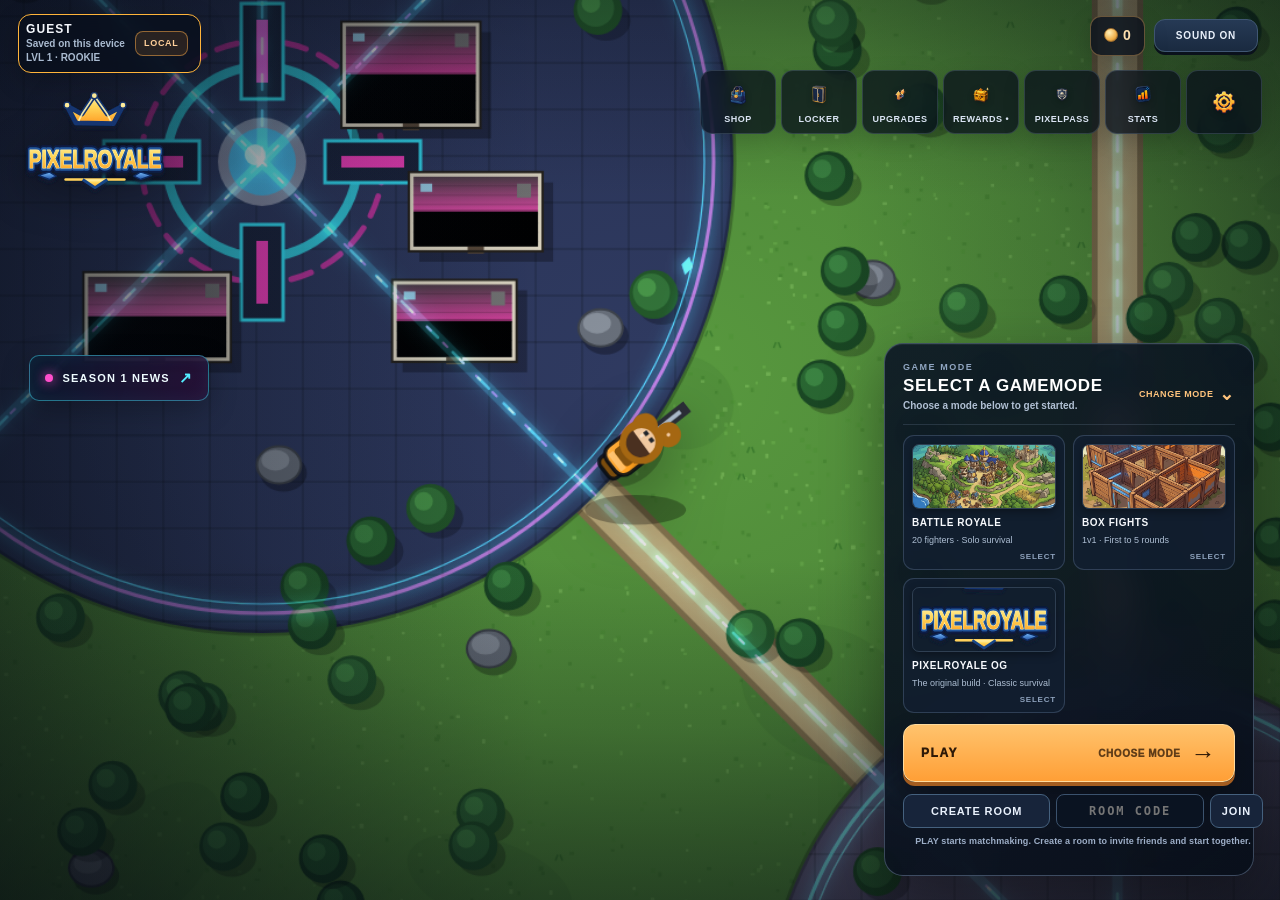
==== commit 4e21510e: "Keep shop tabs on one line and request fullscreen" ====
--- a/index.html
+++ b/index.html
@@ -772,6 +772,11 @@
   #wp{max-width:calc(100vw - 145px)}
   #wp .sl{flex-basis:70px;min-width:70px;max-width:70px}
 }
+
+/* Keep shop category tabs on one row at every viewport size. */
+#pc > .row{display:flex;flex-wrap:nowrap;gap:6px;width:100%;max-width:100%;}
+#pc > .row .b{flex:1 1 0;min-width:0;padding:9px 5px;font-size:clamp(9px,1.6vw,12px);letter-spacing:.02em;white-space:nowrap;}
+@media(max-width:380px){#pc > .row{gap:4px}#pc > .row .b{padding:8px 2px;font-size:9px;letter-spacing:0}}
 </style><style>
 .mp-actions{width:min(360px,88vw);display:flex;flex-direction:column;gap:7px;margin-top:2px}
 .mp-primary,.mp-secondary{border:1px solid #45617e;border-radius:9px;font:900 11px Inter,"Segoe UI",Arial,sans-serif;letter-spacing:.08em;padding:10px 11px;cursor:pointer}
@@ -1952,4 +1957,9 @@
   <button type="button" id="ogReturnButton" onclick="exitOGMode()" aria-label="Return to the main PixelRoyale menu"><span aria-hidden="true">←</span> MAIN GAME</button>
 </div>
 <div id="pulseTrailer" aria-hidden="true" role="dialog" aria-label="PixelRoyale Season 1 Pulse cinematic trailer"><canvas id="pulseTrailerCanvas" aria-label="Animated PixelRoyale Season 1 trailer"></canvas><div id="pulseTrailerMeta">PIXELFORGE STUDIOS PRESENTS&nbsp; / &nbsp;SEASON 01</div><button id="pulseTrailerExit" type="button" onclick="closePulseTrailer()" aria-label="Exit trailer"><span>×</span><b>EXIT TRAILER</b></button><div id="pulseTrailerProgress" aria-hidden="true"><i></i></div></div>
-<script src="pulse-trailer.js"></script></body></html>
+<script src="pulse-trailer.js"></script>
+<script>
+/* Browsers require a user gesture before fullscreen can be requested. */
+(function(){let requested=false;function requestGameFullscreen(){if(requested||document.fullscreenElement)return;requested=true;const root=document.documentElement;const request=root.requestFullscreen||root.webkitRequestFullscreen;if(request){try{const result=request.call(root);if(result&&result.catch)result.catch(function(){requested=false;});}catch(_){requested=false;}}}window.addEventListener('pointerdown',requestGameFullscreen,{once:true,capture:true});window.addEventListener('keydown',requestGameFullscreen,{once:true,capture:true});document.addEventListener('fullscreenchange',function(){if(!document.fullscreenElement)requested=false;});document.addEventListener('webkitfullscreenchange',function(){if(!document.webkitFullscreenElement)requested=false;});})();
+</script>
+</body></html>
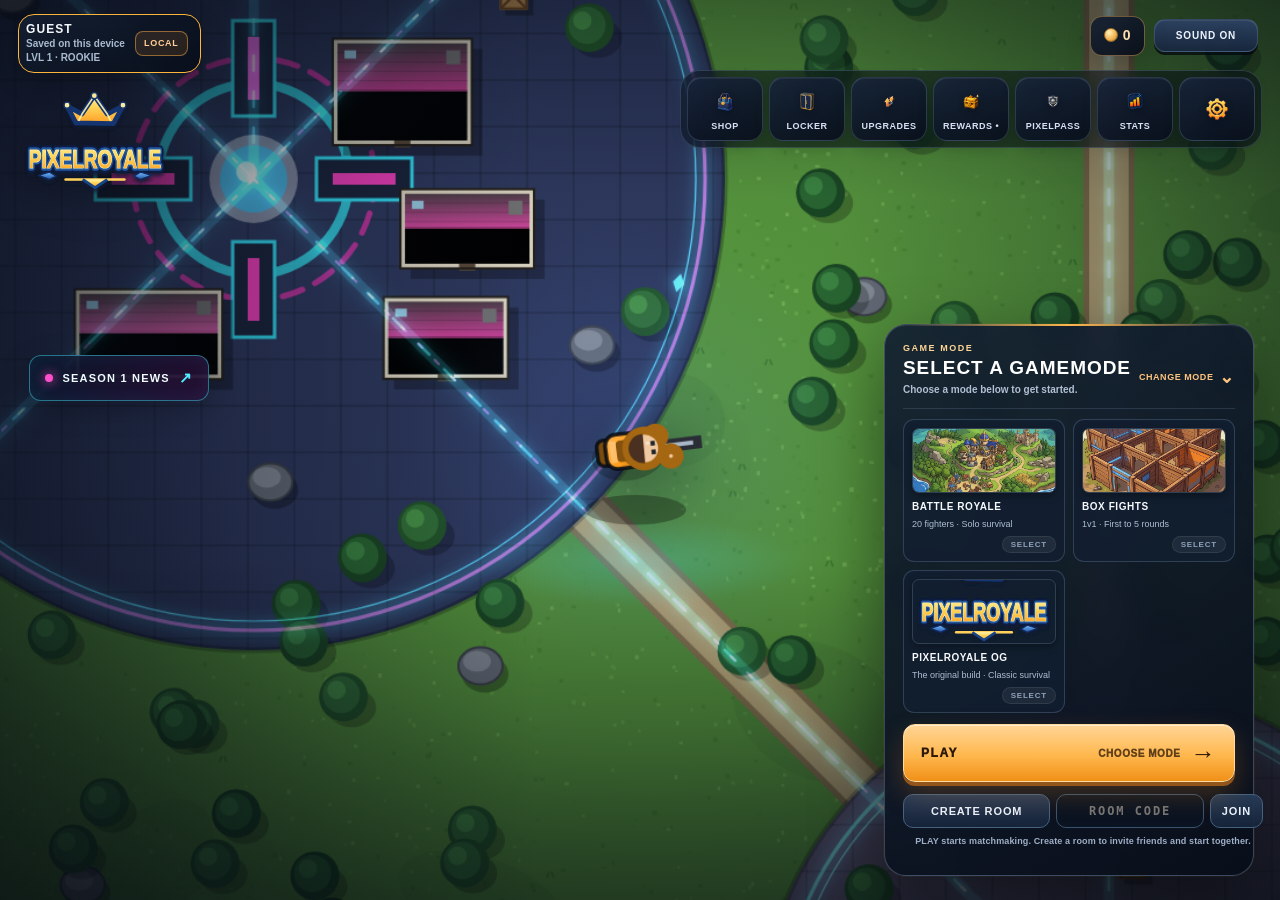
==== commit adc8acc4: "Load new UI polish stylesheet" ====
--- a/index.html
+++ b/index.html
@@ -880,7 +880,8 @@
 }
 @media(prefers-reduced-motion:reduce){#mn #modePicker .mode-option,#mn #modeSelect .mode-play,#mn .menu-nav,#ogReturnButton{transition:none}}
 </style>
-<link rel="stylesheet" href="pixelpass.css"></head><body>
+<link rel="stylesheet" href="pixelpass.css">
+<link rel="stylesheet" href="ui-polish.css"></head><body>
 <canvas id="g"></canvas>
 <div id="boot" aria-label="Loading PixelRoyale"><div class="boot-inner">
 <svg class="boot-logo" viewBox="0 0 500 330" role="img" aria-label="PixelForge Studios">
--- a/ui-polish.css
+++ b/ui-polish.css
@@ -0,0 +1,183 @@
+/* PixelRoyale UI refresh: drop-in override.
+   Add AFTER pixelpass.css:  <link rel="stylesheet" href="ui-polish.css">
+   Visual only. No markup, IDs or JS are touched; remove the link to revert.
+   Layout and sizing changes are limited to wide desktop (min-width:1051px) so the
+   existing mobile and landscape rules keep working. */
+
+:root{
+  --pr-amber:#ffb74d;--pr-amber-hi:#ffd596;--pr-amber-lo:#f09018;
+  --pr-teal:#4fe3cf;--pr-cyan:#4aeaff;
+  --pr-text:#eef4ff;--pr-dim:#9fb1cb;
+  --pr-line:rgba(140,166,204,.24);
+  --pr-glass:linear-gradient(150deg,rgba(19,31,50,.92),rgba(8,14,25,.94));
+  --pr-ease:cubic-bezier(.2,.8,.2,1);
+}
+::selection{background:rgba(255,183,77,.35)}
+*{scrollbar-width:thin;scrollbar-color:#3a5073 transparent}
+button:focus-visible,[role=button]:focus-visible,input:focus-visible,select:focus-visible{outline:2px solid var(--pr-amber-hi);outline-offset:3px}
+
+/* ---------- Buttons ---------- */
+.b{
+  border-radius:12px;border:1px solid rgba(255,226,172,.75);
+  background:linear-gradient(180deg,var(--pr-amber-hi) 0%,var(--pr-amber) 45%,var(--pr-amber-lo) 100%);
+  color:#2a1700;font-weight:900;letter-spacing:.1em;
+  box-shadow:0 3px 0 #94551a,0 10px 22px rgba(0,0,0,.28),inset 0 1px 0 rgba(255,255,255,.5);
+  transition:transform .16s var(--pr-ease),filter .16s,box-shadow .16s,border-color .16s;
+}
+.b:active{transform:translateY(2px);box-shadow:0 1px 0 #94551a,inset 0 1px 0 rgba(255,255,255,.4)}
+.b.g{
+  background:linear-gradient(180deg,rgba(44,66,98,.96),rgba(24,39,62,.96));color:var(--pr-text);
+  border-color:var(--pr-line);box-shadow:0 3px 0 rgba(3,7,14,.75),inset 0 1px 0 rgba(255,255,255,.08);
+}
+.b.d{filter:grayscale(.5)}
+@media(hover:hover){
+  .b:hover{filter:brightness(1.07) saturate(1.05);transform:translateY(-2px);box-shadow:0 5px 0 #94551a,0 14px 26px rgba(0,0,0,.32),inset 0 1px 0 rgba(255,255,255,.5)}
+  .b.g:hover{border-color:rgba(255,190,104,.6);box-shadow:0 5px 0 rgba(3,7,14,.75),0 0 0 1px rgba(255,190,104,.2),inset 0 1px 0 rgba(255,255,255,.1)}
+}
+
+/* ---------- Main menu ---------- */
+#mn #pf{border-radius:16px;background:var(--pr-glass);border-color:var(--pr-line);transition:border-color .18s}
+#mn #pf:hover{border-color:rgba(255,190,104,.55)}
+#mn #av{border-radius:11px;border:2px solid var(--pr-amber);box-shadow:0 0 0 3px rgba(255,183,77,.12)}
+#mn #lvlBadge{color:var(--pr-amber-hi);font-weight:800;letter-spacing:.08em}
+#mn #cn{border-radius:12px;background:var(--pr-glass);border-color:rgba(255,190,104,.4);font-variant-numeric:tabular-nums;letter-spacing:.03em}
+
+/* Nav buttons: quiet glass tiles, amber underline on hover */
+#mn>.row .b.menu-nav{
+  position:relative;border-radius:14px;color:#d6e2f5;border:1px solid var(--pr-line);
+  background:linear-gradient(160deg,rgba(24,38,60,.88),rgba(9,16,28,.92));
+  box-shadow:inset 0 1px 0 rgba(255,255,255,.06),0 6px 16px rgba(0,0,0,.2);
+}
+#mn>.row .b.menu-nav::after{
+  content:"";position:absolute;left:24%;right:24%;bottom:3px;height:2px;border-radius:2px;
+  background:var(--pr-amber);opacity:0;transform:scaleX(.3);transition:opacity .18s,transform .18s var(--pr-ease);
+}
+#mn>.row .b.menu-nav:hover,#mn>.row .b.menu-nav:focus-visible{color:#fff;border-color:rgba(255,190,104,.7);background:linear-gradient(160deg,rgba(40,52,70,.96),rgba(14,22,34,.97))}
+#mn>.row .b.menu-nav:hover::after,#mn>.row .b.menu-nav:focus-visible::after{opacity:1;transform:none}
+
+/* Mode card */
+#mn #modeSelect{
+  background:var(--pr-glass);border-color:rgba(160,184,218,.3);
+  box-shadow:0 26px 70px rgba(0,0,0,.45),0 0 0 1px rgba(255,183,77,.06),inset 0 1px 0 rgba(255,255,255,.07);
+}
+#mn #modeSelect::before{content:"";position:absolute;left:24px;right:24px;top:-1px;height:2px;border-radius:2px;background:linear-gradient(90deg,transparent,var(--pr-amber),transparent)}
+#mn #modeSelect .mode-kicker{color:var(--pr-amber-hi)}
+#mn #selectedModeName{font-weight:900;letter-spacing:.05em}
+#mn #modePicker .mode-option span{padding:3px 8px;border-radius:999px;background:rgba(255,255,255,.06);border:1px solid rgba(255,255,255,.08);letter-spacing:.1em}
+#mn #modePicker .mode-option.active span{color:#1b1100;background:var(--pr-amber);border-color:transparent}
+#mn #modePicker .mode-option:hover img{filter:brightness(1.12) saturate(1.1)}
+
+/* The one signature moment: PLAY button with a slow light sweep */
+#mn #modeSelect .mode-play{
+  position:relative;overflow:hidden;
+  background:linear-gradient(180deg,var(--pr-amber-hi),var(--pr-amber) 55%,var(--pr-amber-lo));
+  box-shadow:0 4px 0 #94551a,0 12px 28px rgba(255,150,30,.22),inset 0 1px 0 rgba(255,255,255,.5);
+}
+#mn #modeSelect .mode-play::after{
+  content:"";position:absolute;top:0;bottom:0;width:38%;left:-60%;pointer-events:none;
+  background:linear-gradient(100deg,transparent,rgba(255,255,255,.45),transparent);transform:skewX(-18deg);
+  animation:prShine 4s ease-in-out infinite;
+}
+@keyframes prShine{0%,62%{left:-60%}100%{left:130%}}
+
+/* Private room controls */
+.mp-actions{border-radius:14px}
+.mp-secondary{border-radius:10px;background:linear-gradient(180deg,rgba(40,60,90,.95),rgba(22,36,58,.95))}
+.mp-primary{border-radius:10px}
+#mpRoomCode{border-radius:10px}
+#mpRoomCode:focus{outline:none;border-color:var(--pr-teal);box-shadow:0 0 0 3px rgba(79,227,207,.18)}
+
+/* Season news */
+.pulse-news-toggle{border-radius:12px}
+.pulse-news-dot{animation:prPing 2s ease-out infinite}
+@keyframes prPing{0%{box-shadow:0 0 0 0 rgba(255,78,203,.7)}100%{box-shadow:0 0 0 10px rgba(255,78,203,0)}}
+
+/* Wide desktop only: stage lighting under the fighter, grouped nav dock, larger mode title */
+@media(min-width:1051px){
+  #mn:after{
+    background:
+      radial-gradient(ellipse 230px 62px at 50% calc(50% + 112px),rgba(74,234,255,.22),transparent 72%),
+      radial-gradient(ellipse 330px 330px at 50% 50%,rgba(70,110,190,.2),transparent 70%),
+      linear-gradient(180deg,rgba(4,9,17,.3),transparent 22%,transparent 62%,rgba(4,9,17,.5));
+  }
+  #mn>.row{padding:6px;gap:6px;background:rgba(6,12,22,.55);border:1px solid var(--pr-line);border-radius:20px;backdrop-filter:blur(12px)}
+  #mn #modeSelect{border-radius:22px}
+  #mn #selectedModeName{font-size:19px}
+}
+
+/* ---------- In-game HUD ---------- */
+.chip{border-radius:12px;background:linear-gradient(160deg,rgba(16,26,43,.9),rgba(7,13,23,.9));border:1px solid var(--pr-line);box-shadow:inset 0 1px 0 rgba(255,255,255,.06),0 6px 16px rgba(0,0,0,.25)}
+.chip b{color:#fff;font-variant-numeric:tabular-nums}
+#zt{background:linear-gradient(160deg,rgba(28,17,50,.92),rgba(10,10,26,.92));border-color:rgba(170,120,255,.55);box-shadow:0 0 18px rgba(150,90,255,.2);font-variant-numeric:tabular-nums}
+#feed:empty,#tip:empty{display:none}
+#feed{padding:6px 10px 6px 28px;border-radius:12px;background:linear-gradient(270deg,rgba(6,11,20,.62),transparent);font-weight:800}
+#tip{background:rgba(7,12,21,.74);backdrop-filter:blur(8px);border-color:rgba(255,190,104,.3);color:#fff3dd}
+#mm{border-color:rgba(160,184,218,.55);box-shadow:0 0 0 3px rgba(5,9,16,.8),0 8px 24px rgba(0,0,0,.45),0 0 22px rgba(74,234,255,.15)}
+#pa{background:rgba(9,16,28,.82);color:#eaf2ff;border-color:var(--pr-line);box-shadow:none}
+
+/* Health and shield: glossy fill with 10% tick marks */
+.bar{height:20px;border-radius:8px;background:rgba(5,9,16,.82);border:1px solid rgba(255,255,255,.12);box-shadow:0 4px 12px rgba(0,0,0,.3)}
+.bar i{border-radius:6px;box-shadow:inset 0 1px 0 rgba(255,255,255,.4)}
+.bar::after{content:"";position:absolute;inset:0;pointer-events:none;background:repeating-linear-gradient(90deg,transparent 0 calc(10% - 1px),rgba(0,0,0,.28) calc(10% - 1px) 10%)}
+.bar b{z-index:2;font-weight:900;letter-spacing:.04em;font-variant-numeric:tabular-nums}
+.hp i{background:linear-gradient(180deg,#9bf79b,#2db52d)}
+.sh i{background:linear-gradient(180deg,#9be4ff,#2a8fd4)}
+
+/* Hotbar: the active slot is now unmistakable even with a rarity border colour */
+#wp .sl{
+  border-radius:11px;background:linear-gradient(160deg,rgba(18,29,47,.92),rgba(7,13,23,.94));
+  box-shadow:inset 0 1px 0 rgba(255,255,255,.06),0 8px 18px rgba(0,0,0,.28);
+  transition:transform .16s var(--pr-ease),background .16s,box-shadow .16s;
+}
+#wp .sl small{background:rgba(255,255,255,.1);border-radius:5px;padding:1px 5px;color:#dbe6f8;font-weight:900}
+#wp .sl.on{background:linear-gradient(160deg,rgba(120,78,28,.55),rgba(26,34,50,.95));box-shadow:0 0 0 1px rgba(255,190,104,.6),0 0 18px rgba(255,183,77,.28),0 8px 18px rgba(0,0,0,.3)}
+#wp .sl.on small{background:var(--pr-amber);color:#1b1100}
+#wp .sl.z{filter:grayscale(.6)}
+@media(min-width:701px){#wp .sl.on{transform:translateY(-4px)}}
+
+/* Touch controls */
+.pad-ring{box-shadow:inset 0 1px 0 rgba(255,255,255,.14),0 6px 20px rgba(0,0,0,.3)}
+.pad-knob{background:radial-gradient(circle at 35% 30%,rgba(220,238,255,.9),rgba(88,122,166,.7))}
+#mb #bf{box-shadow:0 3px 0 #7f1f25,0 0 22px rgba(255,90,90,.35)}
+
+/* ---------- Panels: shop, locker, upgrades, settings, stats ---------- */
+.p{background:var(--pr-glass);border-color:rgba(160,184,218,.3);box-shadow:0 30px 80px rgba(0,0,0,.55),inset 0 1px 0 rgba(255,255,255,.06)}
+#pc:not(.pixelpass-panel) h2{padding-bottom:10px;margin-bottom:12px;border-bottom:1px solid var(--pr-line)}
+.it{border-radius:12px;border-left-color:var(--pr-amber)}
+.pv{background:radial-gradient(circle at 50% 35%,#2a4170,#14213a);border-radius:12px;border-color:var(--pr-line)}
+
+/* Category tabs become a segmented control */
+#pc:not(.pixelpass-panel)>.row,.locker-tabs{padding:5px;background:rgba(4,8,15,.55);border:1px solid var(--pr-line);border-radius:14px}
+#pc:not(.pixelpass-panel)>.row .b,.locker-tabs .b{border-radius:10px;box-shadow:none;transform:none}
+#pc:not(.pixelpass-panel)>.row .b.g,.locker-tabs .b.g{background:transparent;border-color:transparent;color:var(--pr-dim)}
+#pc:not(.pixelpass-panel)>.row .b.g:hover,.locker-tabs .b.g:hover{color:#fff;background:rgba(255,255,255,.06);box-shadow:none}
+.locker-card{border-radius:12px;background:linear-gradient(160deg,rgba(20,32,52,.9),rgba(10,18,31,.9))}
+
+/* Settings: real toggle switches */
+.settings-section{border-radius:14px;background:linear-gradient(160deg,rgba(14,24,40,.7),rgba(7,13,23,.6))}
+.bind-row{border-radius:10px}
+.setting-line input[type=checkbox]{
+  -webkit-appearance:none;appearance:none;position:relative;width:44px;height:25px;border-radius:999px;
+  background:#0a1422;border:1px solid #405773;cursor:pointer;transition:background .2s,border-color .2s;
+}
+.setting-line input[type=checkbox]::before{
+  content:"";position:absolute;top:2px;left:2px;width:19px;height:19px;border-radius:50%;
+  background:#8da2c2;transition:transform .2s var(--pr-ease),background .2s;
+}
+.setting-line input[type=checkbox]:checked{background:linear-gradient(180deg,#ffcb7a,#f2931f);border-color:#ffd9a0}
+.setting-line input[type=checkbox]:checked::before{transform:translateX(19px);background:#fff}
+
+/* ---------- Pause, end screen, lobby, boot ---------- */
+#en,#pz{background:radial-gradient(ellipse at 50% 35%,rgba(26,40,70,.78),rgba(3,6,12,.93) 75%)!important;backdrop-filter:blur(10px)}
+#pz h1,#en h1{letter-spacing:.14em;text-shadow:0 0 30px currentColor}
+#en #ec{min-width:min(340px,88vw)}
+.mp-lobby-card{position:relative;border-radius:22px;background:var(--pr-glass);box-shadow:0 30px 90px rgba(0,0,0,.6),inset 0 1px 0 rgba(255,255,255,.06)}
+.mp-lobby-card::before{content:"";position:absolute;left:28px;right:28px;top:-1px;height:2px;background:linear-gradient(90deg,transparent,var(--pr-cyan),transparent)}
+.mp-lobby-code strong{color:var(--pr-amber-hi);text-shadow:0 0 18px rgba(255,183,77,.35)}
+.boot-track{height:6px}
+#bootBar{box-shadow:0 0 14px rgba(22,183,255,.7)}
+
+@media(prefers-reduced-motion:reduce){
+  #mn #modeSelect .mode-play::after,.pulse-news-dot{animation:none}
+  .b,#wp .sl,#mn>.row .b.menu-nav::after{transition:none}
+}
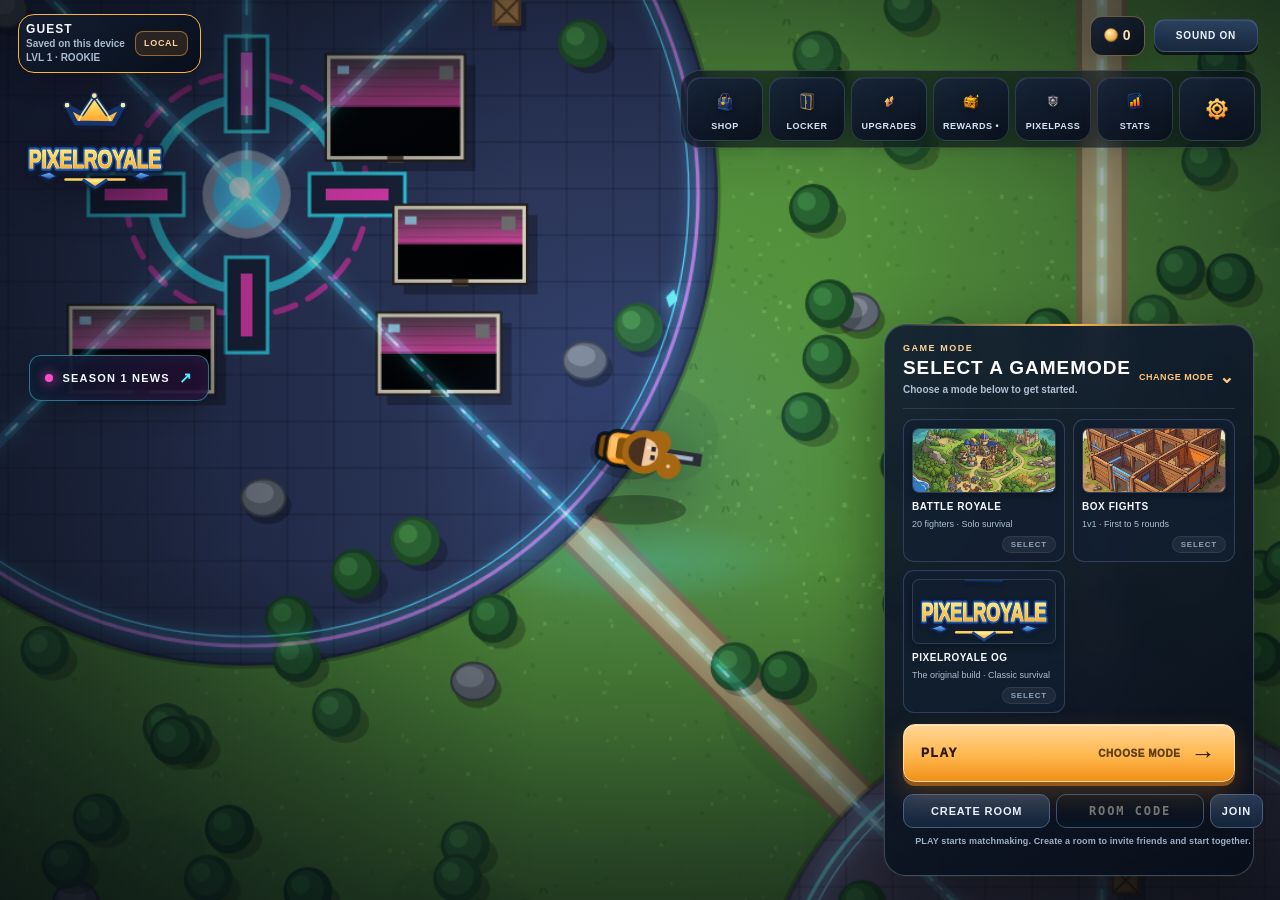
==== commit 71a7f122: "Avoid idle render-loop work while paused offline" ====
--- a/index.html
+++ b/index.html
@@ -1381,7 +1381,7 @@
 $('x2').onclick=()=>ad('rewarded').then(ok=>{if(ok){S.coins+=G.c;save();$('x2').classList.add('d');$('ec').innerHTML+='<br>Doubled!'}else if(window.PixelProgress)window.PixelProgress.notify('No reward was granted. Ads may be unavailable or on cooldown.',false)});
 let last=0;function getRenderSize(){return{w:Math.max(1,Math.round(innerWidth)),h:Math.max(1,Math.round(innerHeight))}}
 let fpsWindowStart=0,fpsFrames=0,fpsLast=0;
-function loop(t){if(!G)return;const dt=Math.min(.05,(t-last)/1e3);last=t;if(G.run&&(!G.paused||mpOnline)){upd(dt)}if(S.settings.showFps){fpsFrames++;if(t-fpsWindowStart>=500){fpsLast=Math.round(fpsFrames*1000/Math.max(1,t-fpsWindowStart));fpsFrames=0;fpsWindowStart=t}$('fps').textContent='FPS: '+(fpsLast||'--');$('fps').classList.remove('h')}else $('fps').classList.add('h');draw();if(G.run)requestAnimationFrame(loop)}
+function loop(t){if(!G)return;const dt=Math.min(.05,(t-last)/1e3);last=t;if(G.run&&(!G.paused||mpOnline)){upd(dt)}if(S.settings.showFps){fpsFrames++;if(t-fpsWindowStart>=500){fpsLast=Math.round(fpsFrames*1000/Math.max(1,t-fpsWindowStart));fpsFrames=0;fpsWindowStart=t}$('fps').textContent='FPS: '+(fpsLast||'--');$('fps').classList.remove('h')}else $('fps').classList.add('h');draw();if(G.run&&(!G.paused||mpOnline))requestAnimationFrame(loop)}
 function drawWall(o,ghost=false,valid=true){
  cx.save();cx.globalAlpha=ghost?.38:1;
  cx.fillStyle='rgba(0,0,0,.25)';cx.fillRect(o.x+3,o.y+4,o.w,o.h);
--- a/ui-polish.css
+++ b/ui-polish.css
@@ -181,3 +181,36 @@
   #mn #modeSelect .mode-play::after,.pulse-news-dot{animation:none}
   .b,#wp .sl,#mn>.row .b.menu-nav::after{transition:none}
 }
+
+
+/* ---------- Quality pass: clearer combat feedback and match wrap-up ---------- */
+#dm{transition:opacity .08s linear;pointer-events:none}
+#hud .chip,#hud #zt,#hud #tip,#hud #wp .sl{backdrop-filter:none}
+#hud #feed{max-width:min(310px,38vw);overflow:hidden}
+#hud #tip{max-width:min(560px,86vw);text-align:center;line-height:1.4}
+#en{gap:13px;padding:22px 16px;overflow-y:auto}
+#en h1{max-width:94vw;font-size:clamp(30px,6vw,56px);line-height:1.02}
+#en #ec{width:min(480px,92vw);padding:20px 22px;line-height:1.85;font-size:13px}
+#en #ec>div:first-child{margin:0 auto 10px;padding:8px 12px;border-radius:12px;background:rgba(255,255,255,.045);font-weight:1000;letter-spacing:.03em;font-variant-numeric:tabular-nums}
+#en .b{width:min(340px,88vw);min-height:42px}
+#en #x2.d{display:none}
+#en #lg2{font-size:11px}
+#pz{gap:14px;padding:20px}
+#pz h1{font-size:clamp(32px,6vw,54px)}
+@media(max-width:700px){
+  #hud #feed{max-width:38vw;padding:4px 6px 4px 14px;font-size:10px}
+  #hud #tip{bottom:calc(105px + env(safe-area-inset-bottom,0px));max-width:78vw}
+  #en{gap:9px;padding:12px 10px}
+  #en #ec{padding:14px 12px;font-size:12px;line-height:1.7}
+  #en #ec>div:first-child{font-size:26px!important}
+  #en .b{min-height:38px;padding:9px 14px;font-size:11px}
+}
+@media(max-height:520px){
+  #en{gap:6px;padding:8px}
+  #en h1{font-size:clamp(25px,6vh,36px)}
+  #en #ec{padding:9px 12px;line-height:1.45}
+  #en .b{min-height:32px;padding:6px 12px}
+}
+@media(prefers-reduced-motion:reduce){
+  #dm{transition:none}
+}
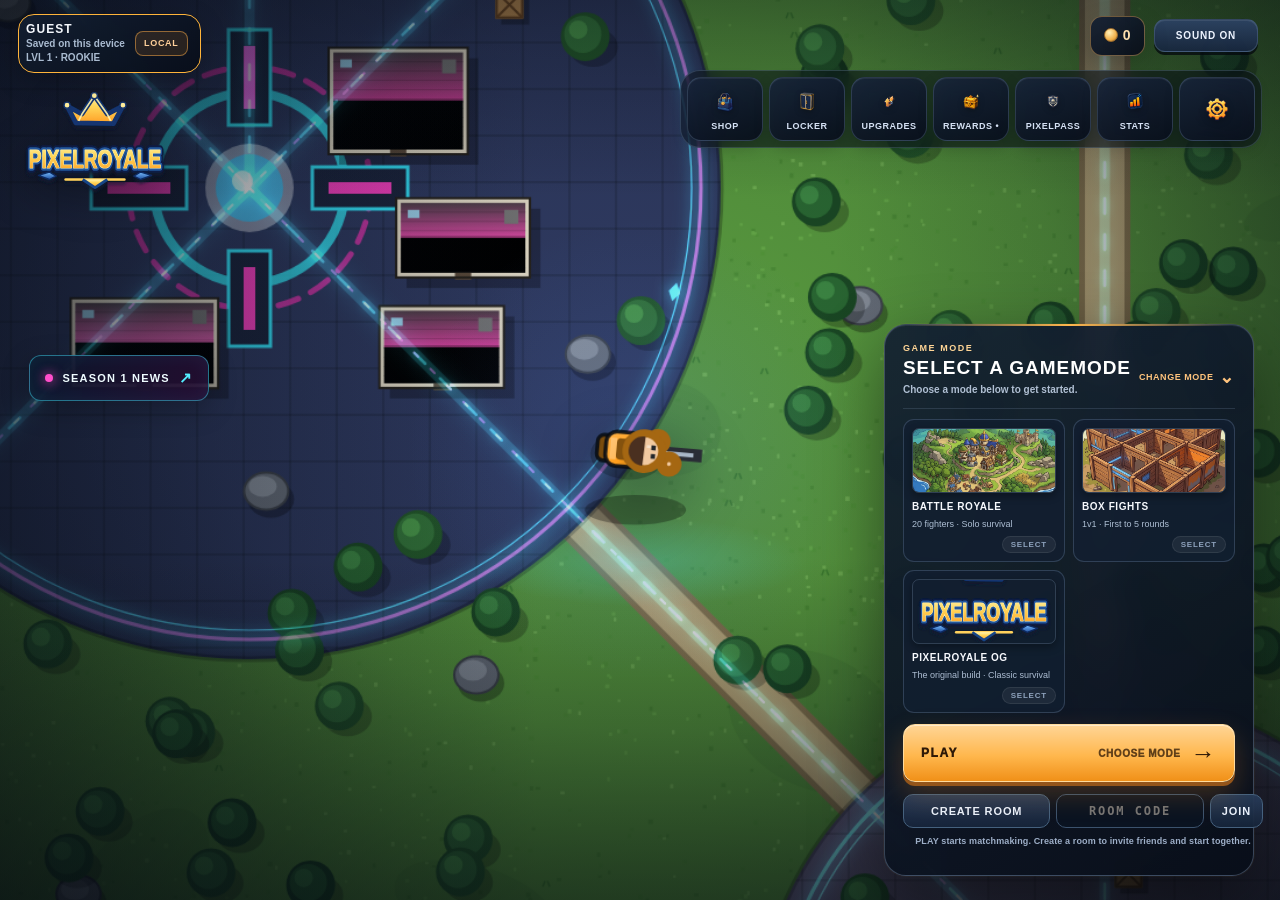
==== commit b428e1f5: "Preserve existing pause and resume render loop" ====
--- a/index.html
+++ b/index.html
@@ -1381,7 +1381,7 @@
 $('x2').onclick=()=>ad('rewarded').then(ok=>{if(ok){S.coins+=G.c;save();$('x2').classList.add('d');$('ec').innerHTML+='<br>Doubled!'}else if(window.PixelProgress)window.PixelProgress.notify('No reward was granted. Ads may be unavailable or on cooldown.',false)});
 let last=0;function getRenderSize(){return{w:Math.max(1,Math.round(innerWidth)),h:Math.max(1,Math.round(innerHeight))}}
 let fpsWindowStart=0,fpsFrames=0,fpsLast=0;
-function loop(t){if(!G)return;const dt=Math.min(.05,(t-last)/1e3);last=t;if(G.run&&(!G.paused||mpOnline)){upd(dt)}if(S.settings.showFps){fpsFrames++;if(t-fpsWindowStart>=500){fpsLast=Math.round(fpsFrames*1000/Math.max(1,t-fpsWindowStart));fpsFrames=0;fpsWindowStart=t}$('fps').textContent='FPS: '+(fpsLast||'--');$('fps').classList.remove('h')}else $('fps').classList.add('h');draw();if(G.run&&(!G.paused||mpOnline))requestAnimationFrame(loop)}
+function loop(t){if(!G)return;const dt=Math.min(.05,(t-last)/1e3);last=t;if(G.run&&(!G.paused||mpOnline)){upd(dt)}if(S.settings.showFps){fpsFrames++;if(t-fpsWindowStart>=500){fpsLast=Math.round(fpsFrames*1000/Math.max(1,t-fpsWindowStart));fpsFrames=0;fpsWindowStart=t}$('fps').textContent='FPS: '+(fpsLast||'--');$('fps').classList.remove('h')}else $('fps').classList.add('h');draw();if(G.run)requestAnimationFrame(loop)}
 function drawWall(o,ghost=false,valid=true){
  cx.save();cx.globalAlpha=ghost?.38:1;
  cx.fillStyle='rgba(0,0,0,.25)';cx.fillRect(o.x+3,o.y+4,o.w,o.h);
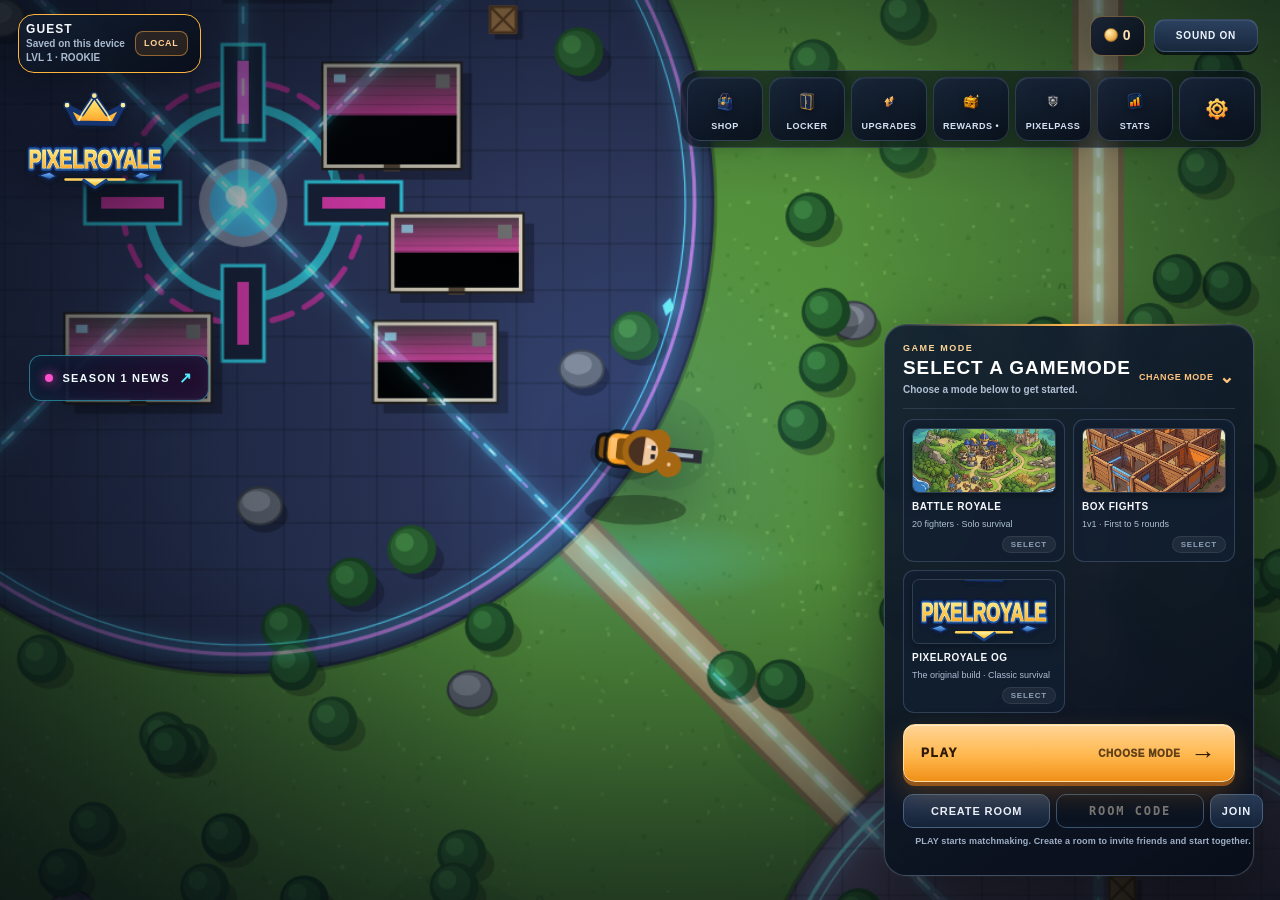
==== commit 46a86ff6: "Expand Pulse boss shards and improve boss loot" ====
--- a/index.html
+++ b/index.html
@@ -1044,13 +1044,26 @@
 GUNS.push(...PULSE_WEAPONS);
 // ---------- PULSE BOSSES & SHARDS (Season 1) ----------
 const BOSS_CONFIG={
- enabled:true,bossesPerMatch:3,weaponDropChance:.15,shardPerBoss:true,soloScale:.78,
+ enabled:true,bossesPerMatch:3,weaponDropChance:.8,shardPerBoss:true,soloScale:.78,
  bossHealth:760,phaseTwoAt:.5,attackTelegraph:1.05,attackCooldown:3.25,attackDamage:11,attackRadius:104,
  shardCooldown:18,
  shards:[
-  {id:'overdrive',name:'Overdrive Shard',color:'#42efff',duration:6,cooldown:18,damageMult:1.22,speedMult:1.08,tradeoff:'Take 10% more damage while active'},
-  {id:'phase',name:'Phase Shard',color:'#ff4bc8',duration:2.2,cooldown:16,speedMult:1.65,tradeoff:'Weapon damage is reduced by 15% while active'},
-  {id:'aegis',name:'Aegis Shard',color:'#9d8cff',duration:5,cooldown:20,shield:24,tradeoff:'Movement speed is reduced by 12% while active'}
+  {id:'overdrive',name:'Overdrive Shard',color:'#42efff',duration:6,cooldown:18,damageMult:1.18,incomingDamageMult:1.1,tradeoff:'Deal 18% more damage, but take 10% more damage'},
+  {id:'phase',name:'Phase Shard',color:'#ff4bc8',duration:2.5,cooldown:16,speedMult:1.45,damageMult:.9,tradeoff:'Move 45% faster, deal 10% less damage'},
+  {id:'aegis',name:'Aegis Shard',color:'#9d8cff',duration:5,cooldown:20,shield:24,speedMult:.88,tradeoff:'Gain 24 shield, move 12% slower'},
+  {id:'vitalflow',name:'Vitalflow Shard',color:'#6cffb1',duration:8,cooldown:24,healPerSec:3,shieldPerSec:2,tradeoff:'Regenerate health and shield over 8 seconds'},
+  {id:'dashcore',name:'Dashcore Shard',duration:0,cooldown:0,color:'#d88bff',dashRecharge:5,tradeoff:'Hold up to 3 Pulse Dashes; recharge one every 5 seconds'},
+  {id:'pulseSurge',name:'Pulse Surge Shard',color:'#48eaff',duration:7,cooldown:21,pulseDamageMult:1.16,tradeoff:'Pulse weapons deal 16% more damage'},
+  {id:'quickcycle',name:'Quickcycle Shard',color:'#ffd166',duration:7,cooldown:20,reloadMult:.78,tradeoff:'Reload 22% faster'},
+  {id:'deadeye',name:'Deadeye Shard',color:'#ff9b68',duration:6,cooldown:20,accuracyMult:.72,tradeoff:'Weapon spread reduced by 28%'},
+  {id:'kinetic',name:'Kinetic Shard',color:'#70d9ff',duration:5,cooldown:19,speedMult:1.2,tradeoff:'Move 20% faster'},
+  {id:'bulwark',name:'Bulwark Shard',color:'#a6b6ff',duration:6,cooldown:22,incomingDamageMult:.82,tradeoff:'Take 18% less damage'},
+  {id:'capacitor',name:'Capacitor Shard',color:'#ffdf70',duration:6,cooldown:20,fireRateMult:.88,tradeoff:'Fire 12% faster'},
+  {id:'medwave',name:'Medwave Shard',color:'#8dffcf',duration:0,cooldown:24,instantHeal:30,tradeoff:'Instantly restore 30 health'},
+  {id:'shieldwave',name:'Shieldwave Shard',color:'#78caff',duration:0,cooldown:24,shield:35,tradeoff:'Instantly restore up to 35 shield'},
+  {id:'pulseguard',name:'Pulseguard Shard',color:'#bd8bff',duration:6,cooldown:22,pulseDamageMult:1.1,incomingDamageMult:.92,tradeoff:'Pulse weapons deal 10% more damage; take 8% less damage'},
+  {id:'riftstep',name:'Riftstep Shard',color:'#ff70d2',duration:0,cooldown:18,grantDash:1,tradeoff:'Instantly gain one Pulse Dash, up to 3'},
+  {id:'overclock',name:'Overclock Shard',color:'#ffb15e',duration:5,cooldown:23,fireRateMult:.92,reloadMult:.9,tradeoff:'Fire and reload 8–10% faster'}
  ],
  bosses:[
   {id:'warden',name:'THE WARDEN',title:'Containment Unit',x:1680,y:1680,color:'#42efff',attack:'ring'},
@@ -1070,8 +1083,7 @@
 function initPulseBosses(){
  if(!G||G.mode==='box'||!BOSS_CONFIG.enabled)return;
  const bossSpot=cfg=>{for(let n=0;n<90;n++){const a=R()*Math.PI*2,d=150+R()*145,x=cfg.x+Math.cos(a)*d,y=cfg.y+Math.sin(a)*d;if(!hit(x,y,28))return[x,y]}return[cfg.x+300,cfg.y+300]};
- const shardBag=[...SHARD_CONFIG];for(let i=shardBag.length-1;i>0;i--){const j=R()*(i+1)|0;[shardBag[i],shardBag[j]]=[shardBag[j],shardBag[i]]}
- G.B=BOSS_CONFIG.bosses.slice(0,BOSS_CONFIG.bossesPerMatch).map((cfg,i)=>{const pos=bossSpot(cfg),scale=G.P.length>1?Math.min(1.3,BOSS_CONFIG.soloScale+(G.P.length-1)*.018):BOSS_CONFIG.soloScale,hp=BOSS_CONFIG.bossHealth*scale;return({...cfg,n:cfg.name,k:0,x:pos[0],y:pos[1],hp,mh:hp,phase:1,attackTimer:2.4+i*.75,telegraph:0,attackAngle:0,alive:true,shard:shardBag[i%shardBag.length].id,weaponIndex:BASE_GUN_COUNT+PULSE_WEAPONS.length+i,hitFlash:0})});
+ G.B=BOSS_CONFIG.bosses.slice(0,BOSS_CONFIG.bossesPerMatch).map((cfg,i)=>{const pos=bossSpot(cfg),scale=G.P.length>1?Math.min(1.3,BOSS_CONFIG.soloScale+(G.P.length-1)*.018):BOSS_CONFIG.soloScale,hp=BOSS_CONFIG.bossHealth*scale;return({...cfg,n:cfg.name,k:0,x:pos[0],y:pos[1],hp,mh:hp,phase:1,attackTimer:2.4+i*.75,telegraph:0,attackAngle:0,alive:true,weaponIndex:BASE_GUN_COUNT+PULSE_WEAPONS.length+i,hitFlash:0})});
  G.eb=[];
 }
 function activateShard(p){
@@ -1080,6 +1092,9 @@
  if((p.shardCooldownUntil||0)>G.T){G.tip='Shard cooling down · '+Math.ceil(p.shardCooldownUntil-G.T)+'s';G.tt=1.2;return}
  p.shardActiveUntil=G.T+cfg.duration;p.shardCooldownUntil=G.T+cfg.cooldown;
  if(cfg.shield)p.sh=Math.min(100,p.sh+cfg.shield);
+ if(cfg.instantHeal)p.hp=Math.min(p.mh,p.hp+cfg.instantHeal);
+ if(cfg.grantDash)p.pulseDashes=Math.min(3,(p.pulseDashes||0)+cfg.grantDash);
+ if(cfg.id==='dashcore'){p.pulseDashes=Math.min(3,Math.max(1,p.pulseDashes||0));p.shardDashChargeAt=G.T+cfg.dashRecharge}
  if(p===G.u){G.tip=cfg.name+' activated · '+cfg.tradeoff;G.tt=2.4}
  for(let j=0;j<18;j++)G.fx.push({x:p.x,y:p.y,vx:(R()-.5)*180,vy:(R()-.5)*180,l:.55,c:cfg.color,r:2.5});
  if(p===G.u)snd(740,.16,'triangle',.045);
@@ -1089,7 +1104,8 @@
  b.hp=Math.max(0,b.hp-amount);b.hitFlash=.12;
  if(b.hp<=0){
   b.alive=false;G.feed.push([b.name+' defeated',G.T]);
-  G.L.push({x:b.x+20,y:b.y,k:'shard',shardType:b.shard,ok:0,dropped:false,createdAt:G.T});
+  const droppedShard=SHARD_CONFIG[(R()*SHARD_CONFIG.length)|0];
+  G.L.push({x:b.x+20,y:b.y,k:'shard',shardType:droppedShard.id,ok:0,dropped:false,createdAt:G.T});
   if(R()<BOSS_CONFIG.weaponDropChance)G.L.push({x:b.x-24,y:b.y+18,k:'g',t:b.weaponIndex,r:3,ok:0,dropped:false,createdAt:G.T,bossDrop:true});
   for(let j=0;j<38;j++)G.fx.push({x:b.x,y:b.y,vx:(R()-.5)*280,vy:(R()-.5)*280,l:.85,c:b.color,r:2+R()*3});
   if(owner===G.u){G.tip=b.name+' defeated! Guaranteed shard dropped.';G.tt=3}
@@ -1271,7 +1287,7 @@
 $('hud').classList.remove('h');$('mb').style.display=MOB?'grid':'none';syncMobileOrientation();gp(1);last=performance.now();requestAnimationFrame(loop)};
 go();window._f=0}
 function menu(){$('en').classList.add('h');$('hud').classList.add('h');$('mn').classList.remove('h');document.documentElement.classList.remove('rotate-required','mobile-portrait');resetTouchPads();ui()}
-function dmg(p,d,o){if(!p.alive||G.over&&p===G.u)return;const d0=d;if(p.shardType==='overdrive'&&p.shardActiveUntil>G.T)d*=1.1;p.fl=.1;p.use=0;if(o&&o!==p){p.lh=G.T;p.la=Math.atan2(o.y-p.y,o.x-p.x)}const s=Math.min(p.sh,d);p.sh-=s;d-=s;p.hp-=d;if(p===G.u)G.hurt=.3;
+function dmg(p,d,o){if(!p.alive||G.over&&p===G.u)return;const d0=d,activeShard=p.shardType&&p.shardActiveUntil>G.T?SHARD_CONFIG.find(q=>q.id===p.shardType):null;if(activeShard&&activeShard.incomingDamageMult)d*=activeShard.incomingDamageMult;p.fl=.1;p.use=0;if(o&&o!==p){p.lh=G.T;p.la=Math.atan2(o.y-p.y,o.x-p.x)}const s=Math.min(p.sh,d);p.sh-=s;d-=s;p.hp-=d;if(p===G.u)G.hurt=.3;
 if((o===G.u||p===G.u)&&G.fx.length<300)G.fx.push({x:p.x+(R()-.5)*14,y:p.y-18,vx:0,vy:-50,l:.7,c:o===G.u?'#ffe28a':'#ff7a6a',t:d0|0});if(p.hp<=0)kill(p,o)}
 const BUILD_TILE=76;
 function cardinal(a){return Math.round(a/(Math.PI/2))*(Math.PI/2)}
@@ -1291,14 +1307,14 @@
 G.alive=G.P.filter(q=>q.alive).length;snd(120,.25,'sawtooth',.06);if(p===G.u)G.dead=G.T,G.place=G.alive+1;if(G.alive<=1&&!G.over){G.fin=G.T}}
 function pulseSplashBurst(x,y,owner,projectile){if(!G||projectile&&projectile.splashed)return;if(projectile)projectile.splashed=true;const radius=96;for(const p of G.P){if(!p.alive||Math.hypot(p.x-x,p.y-y)>radius)continue;const before=p.hp;p.hp=Math.min(p.mh,p.hp+32);p.pulseDashes=3;p.pulseDashCooldown=Math.min(p.pulseDashCooldown||0,G.T);for(let j=0;j<12;j++){const a=R()*Math.PI*2,d=8+R()*84;G.fx.push({x:p.x+Math.cos(a)*d,y:p.y+Math.sin(a)*d,vx:Math.cos(a)*55,vy:Math.sin(a)*55,l:.45,c:j%3?'#c765ff':'#f3d8ff',r:2+R()*2})}G.fx.push({x:p.x,y:p.y-22,vx:0,vy:-30,l:.7,c:'#bd70ff',t:'+'+(p.hp-before|0)+' HP'})}for(let j=0;j<26;j++){const a=R()*Math.PI*2,d=R()*radius;G.fx.push({x:x+Math.cos(a)*d,y:y+Math.sin(a)*d,vx:Math.cos(a)*95,vy:Math.sin(a)*95,l:.6,c:j%2?'#9f52ff':'#df8dff',r:2+R()*3})}if(owner===G.u){G.tip='Pulse Splash · healing wave + 3 Pulse Dashes ('+(MOB?'DASH button':'SHIFT')+')';G.tt=2.3;snd(580,.2,'triangle',.065)}}
 function usePulseDash(p){if(!G||!G.run||G.paused||!p||!p.alive||!(p.pulseDashes>0)||G.T<(p.pulseDashCooldown||0))return false;let dx=0,dy=0;if(p===G.u){dx=(keys.d||0)-(keys.a||0);dy=(keys.s||0)-(keys.w||0)}else if(p.tg){dx=p.tg.x-p.x;dy=p.tg.y-p.y}if(Math.hypot(dx,dy)<.1){dx=Math.cos(p.ang||0);dy=Math.sin(p.ang||0)}const m=Math.hypot(dx,dy)||1;dx/=m;dy/=m;p.pulseDashes=Math.max(0,p.pulseDashes-1);p.pulseDashCooldown=G.T+.55;const ox=p.x,oy=p.y;for(let n=0;n<10;n++)mv(p,dx*13,dy*13);for(let n=0;n<14;n++){const t=n/14;G.fx.push({x:ox+(p.x-ox)*t+(R()-.5)*12,y:oy+(p.y-oy)*t+(R()-.5)*12,vx:-dx*25,vy:-dy*25,l:.32,c:n%3?'#9f52ff':'#f2c7ff',r:2+R()*2})}G.fx.push({x:p.x,y:p.y,vx:0,vy:0,l:.18,c:'#ecbfff',r:18});if(p===G.u){G.tip='PULSE DASH · '+p.pulseDashes+' LEFT';G.tt=.9;snd(820,.09,'triangle',.05)}return true}
-function fire(p,altFire=false){const g=p.guns[p.cur];if(!g||p.cd>0||p.rl>0)return;const base=GUNS[g.t];if(base.pulseSplash){if(g.a<=0){const i=p.cur;p.guns.splice(i,1);p.cur=Math.max(0,Math.min(i,p.guns.length-1));return}g.a--;p.cd=.48;p.use=0;const selfThrow=!!(p.bot&&p.pulseSplashSelfUse),angle=p.ang||0,travel=selfThrow?0:1;G.bl.push({x:p.x+Math.cos(angle)*(selfThrow?0:20),y:p.y+Math.sin(angle)*(selfThrow?0:20),vx:Math.cos(angle)*base.s*travel,vy:Math.sin(angle)*base.s*travel,l:selfThrow?0.06:0.78,d:0,o:p,c:'#bf63ff',knock:0,perk:'',weapon:g.t,pulseSplash:true,hitPlayers:[]});if(p===G.u)snd(460,.11,'triangle',.055);if(g.a<=0){const i=p.cur;p.guns.splice(i,1);p.cur=Math.max(0,Math.min(i,p.guns.length-1));p.rl=0}return}const altFirePulse=g.t===5&&altFire,w=altFirePulse?{...base,d:34,r:.58,s:900,sp:.045,p:1}:base;if(g.a<=0)return rld(p);const tier=TIERS[g.r||0]||TIERS[0];g.a--;p.cd=w.r;p.use=0;if(G.fx.length<300)G.fx.push({x:p.x+Math.cos(p.ang)*28,y:p.y+Math.sin(p.ang)*28,vx:0,vy:0,l:.06,c:'#ffe9a0',r:8});if(w.selfKnock)mv(p,-Math.cos(p.ang)*w.selfKnock,-Math.sin(p.ang)*w.selfKnock);if(w.perk==='overcharge')p.pulseCharge=(p.pulseCharge||0)+1;if(w.perk==='heat')p.pulseHeat=(p.pulseHeat||0)+1;
-const mpShots=[];for(let i=0;i<w.p;i++){const spread=w.perk==='steady'?w.sp*.55:w.sp;const a=p.ang+(R()-.5)*2*(spread+p.err);const shardCfg=p.shardType&&p.shardActiveUntil>G.T?SHARD_CONFIG.find(q=>q.id===p.shardType):null;const shardDamage=shardCfg&&shardCfg.damageMult?shardCfg.damageMult:shardCfg&&shardCfg.id==='phase'?.85:1;const shot={x:p.x+Math.cos(p.ang)*20,y:p.y+Math.sin(p.ang)*20,vx:Math.cos(a)*w.s,vy:Math.sin(a)*w.s,l:w.rg/w.s,d:w.d*tier.mult*p.dm*shardDamage*((w.perk==='ramp'?(1+Math.min(4,p.pulseRamp||0)*.035):1)),o:p,c:w.pulse?(R()<.5?'#42efff':'#ff4bc8'):(p===G.u?tcol(w.c):w.c),knock:w.knock||0,perk:w.perk||'',weapon:g.t,hitPlayers:[]};G.bl.push(shot);mpShots.push({x:shot.x,y:shot.y,vx:shot.vx,vy:shot.vy,l:shot.l,d:shot.d,c:shot.c,knock:shot.knock||0,perk:shot.perk||'',weapon:shot.weapon})}if(p===G.u&&mpOnline)mpSend({type:"shots",shots:mpShots});
+function fire(p,altFire=false){const g=p.guns[p.cur];if(!g||p.cd>0||p.rl>0)return;const base=GUNS[g.t];if(base.pulseSplash){if(g.a<=0){const i=p.cur;p.guns.splice(i,1);p.cur=Math.max(0,Math.min(i,p.guns.length-1));return}g.a--;p.cd=.48;p.use=0;const selfThrow=!!(p.bot&&p.pulseSplashSelfUse),angle=p.ang||0,travel=selfThrow?0:1;G.bl.push({x:p.x+Math.cos(angle)*(selfThrow?0:20),y:p.y+Math.sin(angle)*(selfThrow?0:20),vx:Math.cos(angle)*base.s*travel,vy:Math.sin(angle)*base.s*travel,l:selfThrow?0.06:0.78,d:0,o:p,c:'#bf63ff',knock:0,perk:'',weapon:g.t,pulseSplash:true,hitPlayers:[]});if(p===G.u)snd(460,.11,'triangle',.055);if(g.a<=0){const i=p.cur;p.guns.splice(i,1);p.cur=Math.max(0,Math.min(i,p.guns.length-1));p.rl=0}return}const altFirePulse=g.t===5&&altFire,w=altFirePulse?{...base,d:34,r:.58,s:900,sp:.045,p:1}:base;if(g.a<=0)return rld(p);const tier=TIERS[g.r||0]||TIERS[0];g.a--;const activeFireShard=p.shardType&&p.shardActiveUntil>G.T?SHARD_CONFIG.find(q=>q.id===p.shardType):null;p.cd=w.r*(activeFireShard&&activeFireShard.fireRateMult||1);p.use=0;if(G.fx.length<300)G.fx.push({x:p.x+Math.cos(p.ang)*28,y:p.y+Math.sin(p.ang)*28,vx:0,vy:0,l:.06,c:'#ffe9a0',r:8});if(w.selfKnock)mv(p,-Math.cos(p.ang)*w.selfKnock,-Math.sin(p.ang)*w.selfKnock);if(w.perk==='overcharge')p.pulseCharge=(p.pulseCharge||0)+1;if(w.perk==='heat')p.pulseHeat=(p.pulseHeat||0)+1;
+const mpShots=[];for(let i=0;i<w.p;i++){const spread=w.perk==='steady'?w.sp*.55:w.sp;const shardAccuracy=p.shardType&&p.shardActiveUntil>G.T?((SHARD_CONFIG.find(q=>q.id===p.shardType)||{}).accuracyMult||1):1;const a=p.ang+(R()-.5)*2*(spread+p.err)*shardAccuracy;const shardCfg=p.shardType&&p.shardActiveUntil>G.T?SHARD_CONFIG.find(q=>q.id===p.shardType):null;const shardDamage=shardCfg?(shardCfg.damageMult||1)*(w.pulse?(shardCfg.pulseDamageMult||1):1):1;const shot={x:p.x+Math.cos(p.ang)*20,y:p.y+Math.sin(p.ang)*20,vx:Math.cos(a)*w.s,vy:Math.sin(a)*w.s,l:w.rg/w.s,d:w.d*tier.mult*p.dm*shardDamage*((w.perk==='ramp'?(1+Math.min(4,p.pulseRamp||0)*.035):1)),o:p,c:w.pulse?(R()<.5?'#42efff':'#ff4bc8'):(p===G.u?tcol(w.c):w.c),knock:w.knock||0,perk:w.perk||'',weapon:g.t,hitPlayers:[]};G.bl.push(shot);mpShots.push({x:shot.x,y:shot.y,vx:shot.vx,vy:shot.vy,l:shot.l,d:shot.d,c:shot.c,knock:shot.knock||0,perk:shot.perk||'',weapon:shot.weapon})}if(p===G.u&&mpOnline)mpSend({type:"shots",shots:mpShots});
 if(p===G.u||Math.hypot(p.x-G.u.x,p.y-G.u.y)<500){
 const shotFreq=w.p>1?90:[220,330,90,260,60,420,100,105,300,520,70,370,95,280][g.t]||220;
 const shotWave=['square','sawtooth','sawtooth','square','sawtooth','triangle','sawtooth','sawtooth','square','triangle','sawtooth','triangle','sawtooth','square'][g.t]||'sawtooth';
 snd(shotFreq,g.t===9?.11:.07,shotWave,p===G.u?.05:.02);
 }if(g.a<=0)rld(p)}
-function rld(p){const g=p.guns[p.cur];if(p.rl>0||g.a>=GUNS[g.t].m)return;p.rl=GUNS[g.t].rl}
+function rld(p){const g=p.guns[p.cur];if(p.rl>0||g.a>=GUNS[g.t].m)return;const sc=p.shardType&&p.shardActiveUntil>G.T?SHARD_CONFIG.find(q=>q.id===p.shardType):null;p.rl=GUNS[g.t].rl*(sc&&sc.reloadMult||1)}
 function swap(p,i){if(i<0||i>=p.guns.length||i==p.cur)return;p.cur=i;p.rl=0}
 function want(b,l){
 if(l.k==='shard')return !b.shardType;
@@ -1321,7 +1337,7 @@
  if(l.k==='h')p.med++;
  else if(l.k==='s')p.shd++;
  else if(l.k==='j')p.chug++;
- else if(l.k==='shard'){p.shardType=l.shardType;p.shardActiveUntil=0;p.shardCooldownUntil=0;const sc=SHARD_CONFIG.find(q=>q.id===l.shardType)||SHARD_CONFIG[0];if(p===G.u){G.tip=sc.name+' acquired · press Q to activate';G.tt=3}}
+ else if(l.k==='shard'){p.shardType=l.shardType;p.shardActiveUntil=0;p.shardCooldownUntil=0;p.shardDashChargeAt=G.T+5;if(l.shardType==='dashcore')p.pulseDashes=3;const sc=SHARD_CONFIG.find(q=>q.id===l.shardType)||SHARD_CONFIG[0];if(p===G.u){G.tip=sc.name+' acquired · '+(sc.id==='dashcore'?'Dashes recharge every 5 seconds':sc.duration===0?'press Q to use':'press Q to activate');G.tt=3}}
  else{
   const n={t:l.t,a:GUNS[l.t].m,r:l.r||0};let slot=p.guns.length<3?p.guns.length:-1;
   if(slot<0){let worst=Infinity;for(let j=0;j<p.guns.length;j++){const g=p.guns[j],score=GUNS[g.t].v+(g.r||0)*.12;if(score<worst){worst=score;slot=j}}
@@ -1363,7 +1379,11 @@
 for(const t of Object.values(tc)){const dx=t.x-t.ox,dy=t.y-t.oy,d=Math.hypot(dx,dy);if(t.s==='m'){if(d<7){ix=0;iy=0}else{const power=Math.min(1,(d-7)/35),smooth=power*power*(3-2*power);ix=dx/d*smooth;iy=dy/d*smooth}}else if(t.s==='a'&&d>7){u.ang=Math.atan2(dy,dx)}}
 if(!MOB){/* Aim at the mouse in world space so the player rotates through the full 360 degrees around the map. */const aimX=cam.x+ms.x/Z,aimY=cam.y+ms.y/Z;u.ang=Math.atan2(aimY-u.y,aimX-u.x)}
 const m=Math.hypot(ix,iy);if(m>1){ix/=m;iy/=m}let shardSpeed=1;if(u.shardType&&u.shardActiveUntil>G.T){const sc=SHARD_CONFIG.find(q=>q.id===u.shardType);if(sc&&sc.speedMult)shardSpeed=sc.speedMult;if(sc&&sc.id==='aegis')shardSpeed=.88}mv(u,ix*u.sp*shardSpeed*dt,iy*u.sp*shardSpeed*dt);autoPickupHealing(u);if(fr){if(G.buildMode)build(u,u.ang);else if(G.T>(G.preventFireUntil||0))fire(u,ms.b===2)}if(G.tt<=0.12){const near=nearestLoot(u,46);if(near&&!['h','s','j'].includes(near.k)){const label=near.k==='g'?GUNS[near.t].n:near.k==='shard'?(SHARD_CONFIG.find(q=>q.id===near.shardType)||SHARD_CONFIG[0]).name:'item';G.tip='Press '+controlKey('pickup','e').toUpperCase()+' to pick up '+label;G.tt=.18}}}
-updatePulseBosses(dt);for(const p of G.P){if(!p.alive)continue;if(p.shardActiveUntil&&G.T>p.shardActiveUntil)p.shardActiveUntil=0;if(p.pulseRampUntil&&G.T>p.pulseRampUntil){p.pulseRamp=0;p.pulseRampUntil=0}p.cd-=dt;p.fl-=dt;p.wc-=dt;if(p.use){p.use.t-=dt;if(p.use.t<=0){const k=p.use.k;if(k==='h'){p.med--;p.hp=Math.min(p.mh,p.hp+60)}else if(k==='s'){p.shd--;p.sh=Math.min(100,p.sh+50)}else if(k==='j'){p.chug--;p.hp=p.mh;p.sh=100}for(let j=0;j<8;j++)G.fx.push({x:p.x,y:p.y,vx:(R()-.5)*60,vy:-30-R()*40,l:.7,c:k==='h'?'#5be35b':k==='j'?'#54d6a8':'#4dc9ff',t:'+'});p.use=0;snd(k==='j'?360:520,.15,'triangle')}}if(p.rl>0){p.rl-=dt;if(p.rl<=0)p.guns[p.cur].a=GUNS[p.guns[p.cur].t].m}if(p.bot){ai(p,dt);pick(p)}
+updatePulseBosses(dt);for(const p of G.P){if(!p.alive)continue;if(p.shardActiveUntil&&G.T>p.shardActiveUntil)p.shardActiveUntil=0;
+if(p.shardType==='dashcore'&&(p.pulseDashes||0)<3&&G.T>=(p.shardDashChargeAt||G.T+5)){p.pulseDashes=Math.min(3,(p.pulseDashes||0)+1);p.shardDashChargeAt=G.T+5;if(p===G.u){G.tip='DASH RECHARGED · '+p.pulseDashes+' LEFT';G.tt=.9}}
+const activeShard=p.shardType&&p.shardActiveUntil>G.T?SHARD_CONFIG.find(q=>q.id===p.shardType):null;
+if(activeShard&&activeShard.healPerSec)p.hp=Math.min(p.mh,p.hp+activeShard.healPerSec*dt);
+if(activeShard&&activeShard.shieldPerSec)p.sh=Math.min(100,p.sh+activeShard.shieldPerSec*dt);if(p.pulseRampUntil&&G.T>p.pulseRampUntil){p.pulseRamp=0;p.pulseRampUntil=0}p.cd-=dt;p.fl-=dt;p.wc-=dt;if(p.use){p.use.t-=dt;if(p.use.t<=0){const k=p.use.k;if(k==='h'){p.med--;p.hp=Math.min(p.mh,p.hp+60)}else if(k==='s'){p.shd--;p.sh=Math.min(100,p.sh+50)}else if(k==='j'){p.chug--;p.hp=p.mh;p.sh=100}for(let j=0;j<8;j++)G.fx.push({x:p.x,y:p.y,vx:(R()-.5)*60,vy:-30-R()*40,l:.7,c:k==='h'?'#5be35b':k==='j'?'#54d6a8':'#4dc9ff',t:'+'});p.use=0;snd(k==='j'?360:520,.15,'triangle')}}if(p.rl>0){p.rl-=dt;if(p.rl<=0)p.guns[p.cur].a=GUNS[p.guns[p.cur].t].m}if(p.bot){ai(p,dt);pick(p)}
 if(G.mode!=='box'&&Math.hypot(p.x-z.x,p.y-z.y)>z.r){p.hp-=(1+z.ph*1.5)*dt;if(p.hp<=0)kill(p,0)}}
 if(G.mode!=='box'){if(!z.shr){z.t-=dt;if(z.t<=0){z.shr=1;z.t=z.T=24+z.ph*2;z.sx=z.x;z.sy=z.y;z.sr=z.r;G.tip='The storm is closing!';G.tt=3}}
 else{z.t-=dt;const k=1-z.t/z.T;z.x=z.sx+(z.tx-z.sx)*k;z.y=z.sy+(z.ty-z.sy)*k;z.r=z.sr+(z.tr-z.sr)*k;if(z.t<=0){z.shr=0;z.ph++;z.t=Math.max(10,22-z.ph*3);const nr=[720,500,320,180,80,35][Math.min(z.ph,5)],a=R()*7,d=Math.max(0,z.r-nr)*.6*R();z.tr=z.ph>5?30:nr;z.tx=z.x+Math.cos(a)*d;z.ty=z.y+Math.sin(a)*d}}}
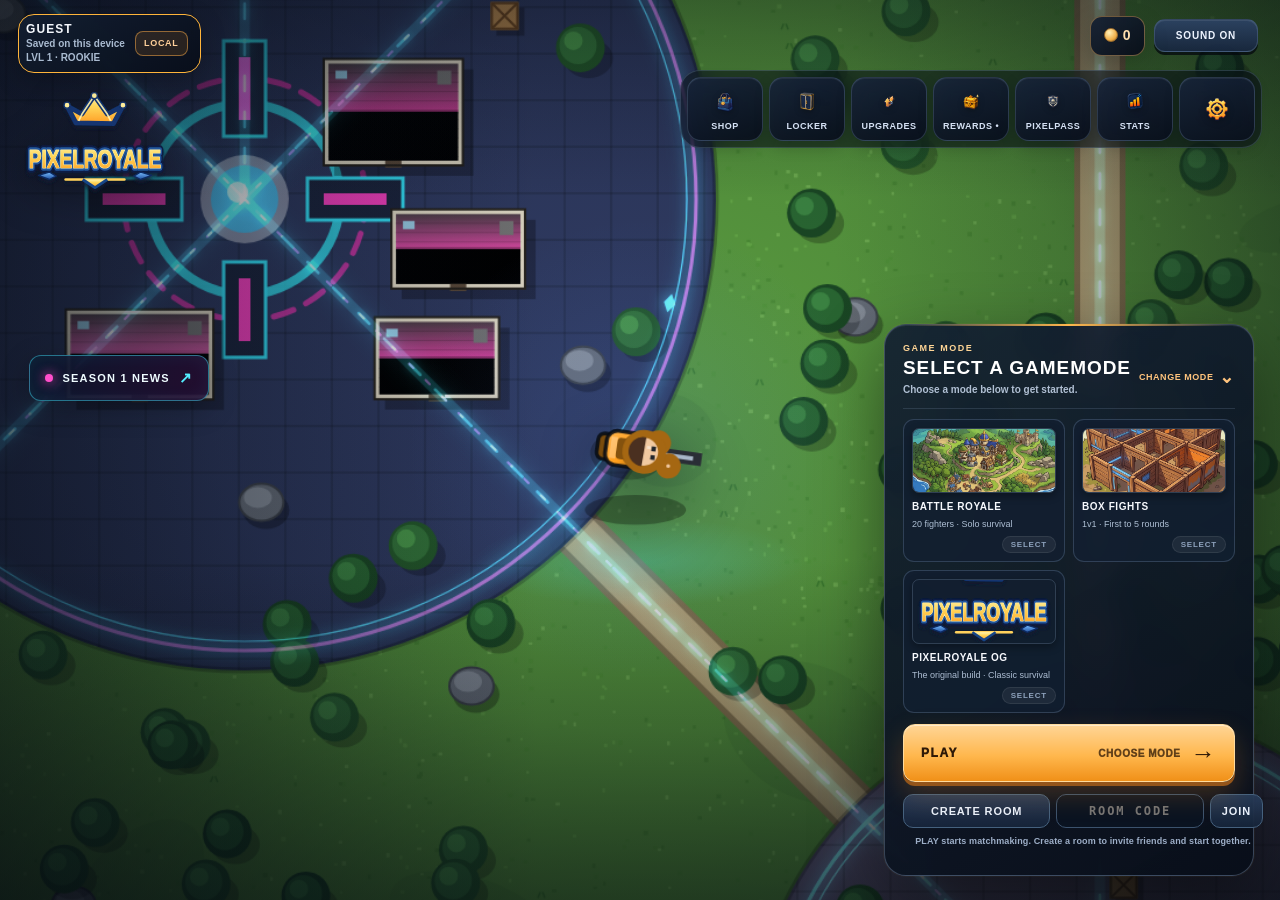
==== commit 8a0ff99b: "Prevent duplicate Overdrive damage bonus" ====
--- a/index.html
+++ b/index.html
@@ -1388,7 +1388,7 @@
 if(G.mode!=='box'){if(!z.shr){z.t-=dt;if(z.t<=0){z.shr=1;z.t=z.T=24+z.ph*2;z.sx=z.x;z.sy=z.y;z.sr=z.r;G.tip='The storm is closing!';G.tt=3}}
 else{z.t-=dt;const k=1-z.t/z.T;z.x=z.sx+(z.tx-z.sx)*k;z.y=z.sy+(z.ty-z.sy)*k;z.r=z.sr+(z.tr-z.sr)*k;if(z.t<=0){z.shr=0;z.ph++;z.t=Math.max(10,22-z.ph*3);const nr=[720,500,320,180,80,35][Math.min(z.ph,5)],a=R()*7,d=Math.max(0,z.r-nr)*.6*R();z.tr=z.ph>5?30:nr;z.tx=z.x+Math.cos(a)*d;z.ty=z.y+Math.sin(a)*d}}}
 for(let i=G.bl.length;i--;){if(G.mode==='box'&&G.box&&G.box.roundEndedAt!=null)break;const b=G.bl[i];let dead=0;const steps=Math.max(2,Math.ceil(Math.hypot(b.vx,b.vy)*dt/5));for(let s=0;s<steps&&!dead;s++){const px=b.x,py=b.y;b.x+=b.vx*dt/steps;b.y+=b.vy*dt/steps;if(hit(b.x,b.y,0,b.o)){if(b.pulseSplash){pulseSplashBurst(b.x,b.y,b.o,b);dead=1;break}dead=1;const q=G.W.find(o=>Math.max(px,b.x)>o.x&&Math.min(px,b.x)<o.x+o.w&&Math.max(py,b.y)>o.y&&Math.min(py,b.y)<o.y+o.h);if(q){q.hp-=b.d;for(let j=0;j<3;j++)G.fx.push({x:b.x,y:b.y,vx:(R()-.5)*160,vy:(R()-.5)*160,l:.3,c:'#c8964e'});if(q.hp<=0){G.W.splice(G.W.indexOf(q),1);for(let j=0;j<14;j++)G.fx.push({x:q.x+q.w*R(),y:q.y+q.h*R(),vx:(R()-.5)*220,vy:(R()-.5)*220,l:.6,c:'#a8793f'});snd(90,.15,'sawtooth',.05)}}break}
-if(G.B&&G.mode!=='box'){for(const boss of G.B){if(boss.alive&&Math.hypot(boss.x-b.x,boss.y-b.y)<28){if(b.pulseSplash)pulseSplashBurst(b.x,b.y,b.o,b);else{bossDamage(boss,b.d,b.o);if(b.perk==='bossArc'){for(const other of G.B)if(other!==boss&&other.alive&&Math.hypot(other.x-boss.x,other.y-boss.y)<120)bossDamage(other,b.d*.2,b.o)}}dead=1;break}}}if(dead)break;for(const p of G.P)if(p.alive&&p!==b.o&&!(b.hitPlayers||[]).includes(p)&&Math.abs(p.x-b.x)<15&&Math.abs(p.y-b.y)<15&&Math.hypot(p.x-b.x,p.y-b.y)<15){if(b.pulseSplash){pulseSplashBurst(b.x,b.y,b.o,b);dead=1;break}if(!b.hitPlayers)b.hitPlayers=[];b.hitPlayers.push(p);let hitDamage=b.d;if(b.o&&b.o.shardType&&b.o.shardActiveUntil>G.T&&b.o.shardType==='overdrive')hitDamage*=1.22;if(b.perk==='closeBurst'&&Math.hypot(p.x-b.o.x,p.y-b.o.y)<180)hitDamage*=1.18;if(b.perk==='shieldbreak'&&p.sh>0)hitDamage*=1.16;if(b.perk==='overcharge'&&b.o.pulseCharge>=4){hitDamage*=1.3;b.o.pulseCharge=0}if(b.perk==='heat'&&b.o.pulseHeat>=5){hitDamage*=1.28;b.o.pulseHeat=0}if(b.perk==='echo')hitDamage*=1.12;if(b.perk==='mark')p.pulseMarkedUntil=G.T+1.6;if(p.pulseMarkedUntil>G.T)hitDamage*=1.12;dmg(p,hitDamage,b.o);if(b.perk==='shieldSiphon'&&b.o.sh!=null)b.o.sh=Math.min(100,b.o.sh+3);if(b.perk==='ramp'){b.o.pulseRamp=Math.min(4,(b.o.pulseRamp||0)+1);b.o.pulseRampUntil=G.T+2.2}if(b.perk==='chain'){let near=null,nd=105;for(const other of G.P)if(other.alive&&other!==p&&other!==b.o){const dd=Math.hypot(other.x-p.x,other.y-p.y);if(dd<nd){nd=dd;near=other}}if(near){dmg(near,hitDamage*.28,b.o);for(let j=0;j<5;j++)G.fx.push({x:near.x,y:near.y,vx:(R()-.5)*100,vy:(R()-.5)*100,l:.3,c:'#42efff'})}}if(b.perk==='ion'){for(const other of G.P)if(other.alive&&other!==p&&other!==b.o&&Math.hypot(other.x-p.x,other.y-p.y)<58)dmg(other,hitDamage*.22,b.o)}if((b.perk==='pierce'||b.perk==='bossPierce')&&!b.pierced){b.pierced=1;b.d*=.55;b.l*=.65}else dead=1;if(b.knock&&p.alive){const dx=p.x-b.o.x,dy=p.y-b.o.y,d=Math.hypot(dx,dy)||1,knockScale=b.perk==='backblast'?1.22:1;mv(p,dx/d*b.knock*knockScale,dy/d*b.knock*knockScale);for(let j=0;j<9;j++)G.fx.push({x:p.x,y:p.y,vx:(R()-.5)*250,vy:(R()-.5)*250,l:.35,c:'#f5bd78'})}for(let j=0;j<5;j++)G.fx.push({x:b.x,y:b.y,vx:(R()-.5)*200,vy:(R()-.5)*200,l:.3,c:'#ff6a5a'});if(p===G.u||b.o===G.u)snd(p===G.u?160:420,.05,'square',.04);dead=1;break}}
+if(G.B&&G.mode!=='box'){for(const boss of G.B){if(boss.alive&&Math.hypot(boss.x-b.x,boss.y-b.y)<28){if(b.pulseSplash)pulseSplashBurst(b.x,b.y,b.o,b);else{bossDamage(boss,b.d,b.o);if(b.perk==='bossArc'){for(const other of G.B)if(other!==boss&&other.alive&&Math.hypot(other.x-boss.x,other.y-boss.y)<120)bossDamage(other,b.d*.2,b.o)}}dead=1;break}}}if(dead)break;for(const p of G.P)if(p.alive&&p!==b.o&&!(b.hitPlayers||[]).includes(p)&&Math.abs(p.x-b.x)<15&&Math.abs(p.y-b.y)<15&&Math.hypot(p.x-b.x,p.y-b.y)<15){if(b.pulseSplash){pulseSplashBurst(b.x,b.y,b.o,b);dead=1;break}if(!b.hitPlayers)b.hitPlayers=[];b.hitPlayers.push(p);let hitDamage=b.d;if(b.perk==='closeBurst'&&Math.hypot(p.x-b.o.x,p.y-b.o.y)<180)hitDamage*=1.18;if(b.perk==='shieldbreak'&&p.sh>0)hitDamage*=1.16;if(b.perk==='overcharge'&&b.o.pulseCharge>=4){hitDamage*=1.3;b.o.pulseCharge=0}if(b.perk==='heat'&&b.o.pulseHeat>=5){hitDamage*=1.28;b.o.pulseHeat=0}if(b.perk==='echo')hitDamage*=1.12;if(b.perk==='mark')p.pulseMarkedUntil=G.T+1.6;if(p.pulseMarkedUntil>G.T)hitDamage*=1.12;dmg(p,hitDamage,b.o);if(b.perk==='shieldSiphon'&&b.o.sh!=null)b.o.sh=Math.min(100,b.o.sh+3);if(b.perk==='ramp'){b.o.pulseRamp=Math.min(4,(b.o.pulseRamp||0)+1);b.o.pulseRampUntil=G.T+2.2}if(b.perk==='chain'){let near=null,nd=105;for(const other of G.P)if(other.alive&&other!==p&&other!==b.o){const dd=Math.hypot(other.x-p.x,other.y-p.y);if(dd<nd){nd=dd;near=other}}if(near){dmg(near,hitDamage*.28,b.o);for(let j=0;j<5;j++)G.fx.push({x:near.x,y:near.y,vx:(R()-.5)*100,vy:(R()-.5)*100,l:.3,c:'#42efff'})}}if(b.perk==='ion'){for(const other of G.P)if(other.alive&&other!==p&&other!==b.o&&Math.hypot(other.x-p.x,other.y-p.y)<58)dmg(other,hitDamage*.22,b.o)}if((b.perk==='pierce'||b.perk==='bossPierce')&&!b.pierced){b.pierced=1;b.d*=.55;b.l*=.65}else dead=1;if(b.knock&&p.alive){const dx=p.x-b.o.x,dy=p.y-b.o.y,d=Math.hypot(dx,dy)||1,knockScale=b.perk==='backblast'?1.22:1;mv(p,dx/d*b.knock*knockScale,dy/d*b.knock*knockScale);for(let j=0;j<9;j++)G.fx.push({x:p.x,y:p.y,vx:(R()-.5)*250,vy:(R()-.5)*250,l:.35,c:'#f5bd78'})}for(let j=0;j<5;j++)G.fx.push({x:b.x,y:b.y,vx:(R()-.5)*200,vy:(R()-.5)*200,l:.3,c:'#ff6a5a'});if(p===G.u||b.o===G.u)snd(p===G.u?160:420,.05,'square',.04);dead=1;break}}
 if((b.perk==='pierce'||b.perk==='bossPierce')&&b.pierced&&(b.hitPlayers||[]).length>=2)dead=1;b.l-=dt;if(b.pulseSplash&&b.l<=0&&!b.splashed)pulseSplashBurst(b.x,b.y,b.o,b);if(dead||b.l<=0)G.bl.splice(i,1)}if(G.mode==='box'&&G.box&&G.box.roundEndedAt!=null)G.bl.length=0;
 const fxLimit=S.settings.graphicsQuality==='low'?40:S.settings.graphicsQuality==='medium'?100:300;if(G.fx.length>fxLimit)G.fx.splice(0,G.fx.length-fxLimit);for(let i=G.fx.length;i--;){const f=G.fx[i];f.x+=f.vx*dt;f.y+=f.vy*dt;if((f.l-=dt)<=0)G.fx.splice(i,1)}
 if(G.mode==='box'){if(G.box&&G.box.roundEndedAt!=null&&!G.box.transitioning&&G.T-G.box.roundEndedAt>1.4){G.box.transitioning=true;advanceBoxRound()}}else if((G.dead&&!G.over&&G.T-G.dead>1.6)||(G.fin&&!G.over&&G.T-G.fin>1.2))finish()}
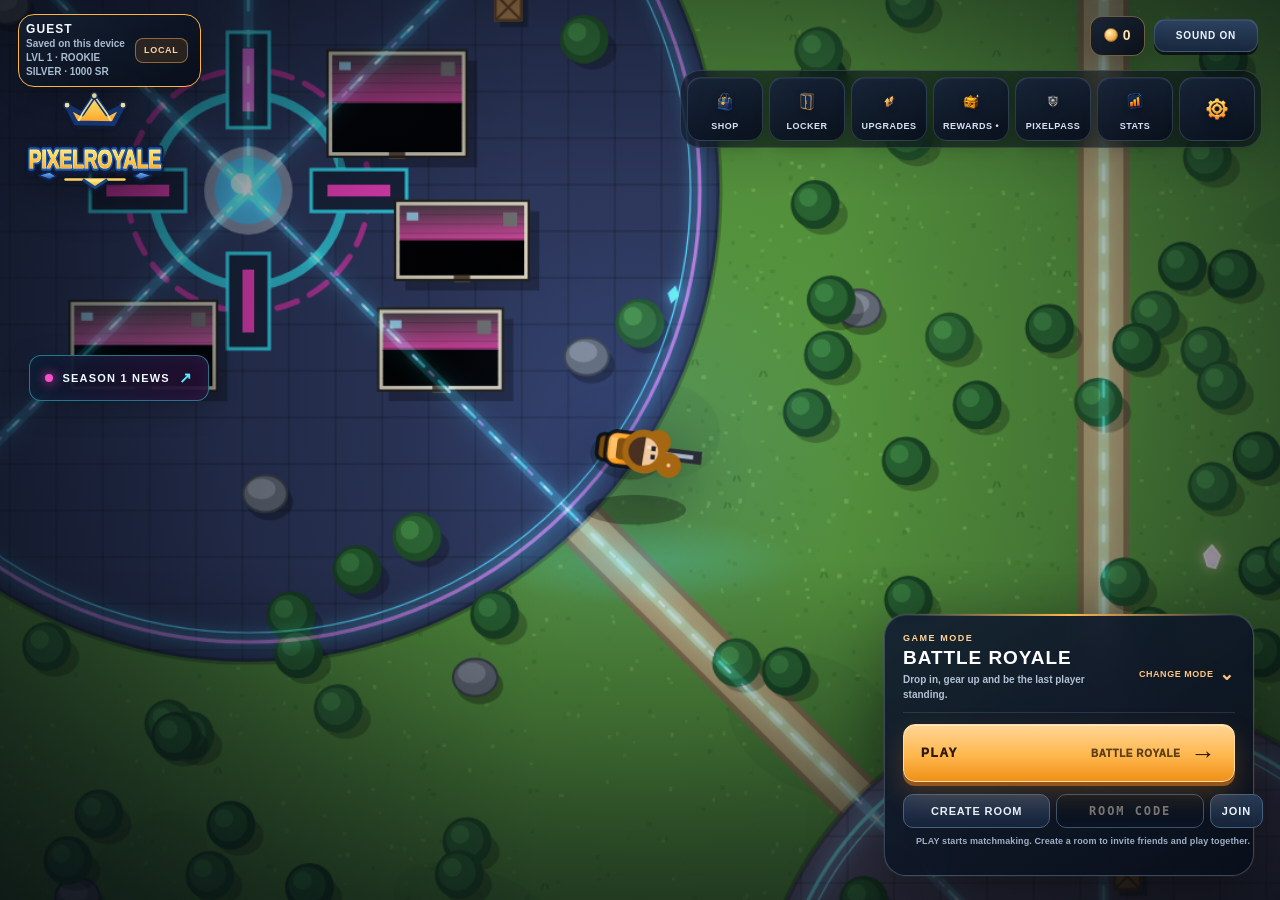
==== commit 4a1a68d6: "Load game-upgrade.js after the main game scripts" ====
--- a/index.html
+++ b/index.html
@@ -1983,4 +1983,5 @@
 /* Browsers require a user gesture before fullscreen can be requested. */
 (function(){let requested=false;function requestGameFullscreen(){if(requested||document.fullscreenElement)return;requested=true;const root=document.documentElement;const request=root.requestFullscreen||root.webkitRequestFullscreen;if(request){try{const result=request.call(root);if(result&&result.catch)result.catch(function(){requested=false;});}catch(_){requested=false;}}}window.addEventListener('pointerdown',requestGameFullscreen,{once:true,capture:true});window.addEventListener('keydown',requestGameFullscreen,{once:true,capture:true});document.addEventListener('fullscreenchange',function(){if(!document.fullscreenElement)requested=false;});document.addEventListener('webkitfullscreenchange',function(){if(!document.webkitFullscreenElement)requested=false;});})();
 </script>
+<script src="game-upgrade.js"></script>
 </body></html>
